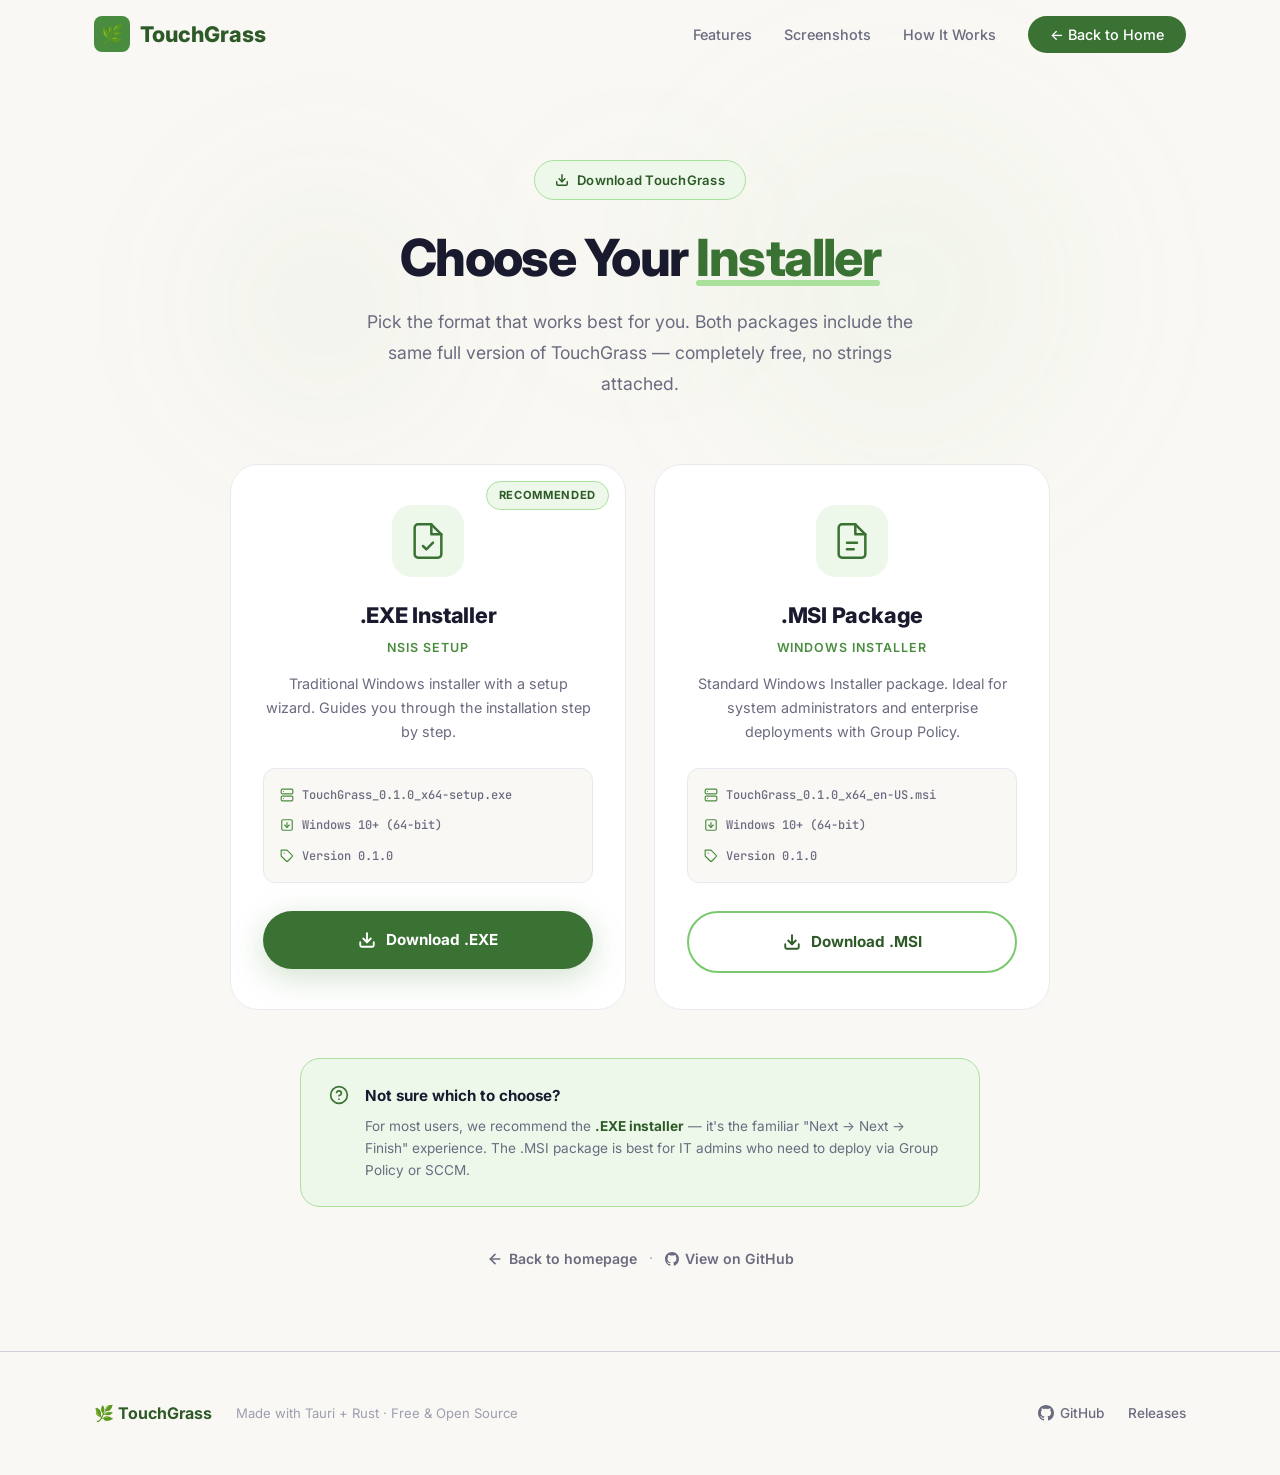
==== download.html @ 391ecb4e "Adding screenshot and creating a download page for setup" ====
<!DOCTYPE html>
<html lang="en">
<head>
  <!-- ===== Core Meta ===== -->
  <meta charset="UTF-8">
  <meta name="viewport" content="width=device-width, initial-scale=1.0">
  <title>Download TouchGrass — Choose Your Installer</title>
  <meta name="description" content="Download TouchGrass for Windows. Choose between the NSIS (.exe) installer or the MSI (.msi) package — both free and open source.">
  <meta name="keywords" content="TouchGrass download, Windows installer, exe download, msi download, screen time tracker download">
  <meta name="author" content="TouchGrass">
  <meta name="theme-color" content="#3a7234">

  <!-- ===== Canonical ===== -->
  <link rel="canonical" href="https://touchgrass.app/download.html">

  <!-- ===== Preconnect (Google Fonts) ===== -->
  <link rel="preconnect" href="https://fonts.googleapis.com">
  <link rel="preconnect" href="https://fonts.gstatic.com" crossorigin>

  <!-- ===== Favicon ===== -->
  <link rel="icon" href="data:image/svg+xml,<svg xmlns='http://www.w3.org/2000/svg' viewBox='0 0 100 100'><text y='.9em' font-size='90'>🌿</text></svg>">
  <link rel="apple-touch-icon" href="assets/apple-touch-icon.png">

  <!-- ===== Open Graph ===== -->
  <meta property="og:type" content="website">
  <meta property="og:locale" content="en_US">
  <meta property="og:title" content="Download TouchGrass — Choose Your Installer">
  <meta property="og:description" content="Download TouchGrass for Windows. Choose between the NSIS (.exe) installer or the MSI (.msi) package.">
  <meta property="og:image" content="https://touchgrass.app/assets/og-image.png">
  <meta property="og:url" content="https://touchgrass.app/download.html">
  <meta property="og:site_name" content="TouchGrass">

  <!-- ===== Font Preload ===== -->
  <link rel="preload" as="style" href="https://fonts.googleapis.com/css2?family=Inter:wght@400;500;600;700;800&family=JetBrains+Mono:wght@500&display=swap">
  <link href="https://fonts.googleapis.com/css2?family=Inter:wght@400;500;600;700;800&family=JetBrains+Mono:wght@500&display=swap" rel="stylesheet" media="print" onload="this.media='all'">
  <noscript><link href="https://fonts.googleapis.com/css2?family=Inter:wght@400;500;600;700;800&family=JetBrains+Mono:wght@500&display=swap" rel="stylesheet"></noscript>

  <!-- ===== Stylesheets ===== -->
  <link rel="preload" href="styles/main.css" as="style" onload="this.onload=null;this.rel='stylesheet'">
  <noscript><link rel="stylesheet" href="styles/main.css"></noscript>
  <link rel="preload" href="styles/download.css" as="style" onload="this.onload=null;this.rel='stylesheet'">
  <noscript><link rel="stylesheet" href="styles/download.css"></noscript>

  <!-- ===== Critical CSS ===== -->
  <style>*,*::before,*::after{margin:0;padding:0;box-sizing:border-box}:root{--green-900:#1a3a1a;--green-800:#234d23;--green-700:#2d5a27;--green-600:#3a7234;--green-500:#4a8c3f;--green-400:#5da651;--green-300:#7bc96f;--green-200:#a8e09c;--green-100:#d4f0ce;--green-50:#edf8ea;--charcoal:#1a1a2e;--dark:#232336;--gray-800:#3a3a4e;--gray-600:#6b6b80;--gray-400:#9e9eb0;--gray-200:#d1d1dc;--gray-100:#e8e8ef;--off-white:#f5f2eb;--cream:#faf8f4;--white:#fff;--amber:#d4a04a;--amber-light:#f0d48a;--bg-primary:var(--cream);--bg-section-alt:var(--off-white);--text-primary:var(--charcoal);--text-secondary:var(--gray-600);--text-muted:var(--gray-400);--border-color:var(--gray-200);--font-sans:'Inter',-apple-system,BlinkMacSystemFont,'Segoe UI',sans-serif;--font-mono:'JetBrains Mono','Cascadia Code',monospace;--section-padding:120px 0;--container-max:1140px;--container-padding:0 24px;--radius-sm:8px;--radius-md:12px;--radius-lg:20px;--radius-xl:28px;--radius-full:9999px;--shadow-sm:0 1px 3px rgba(26,26,46,.06);--shadow-md:0 4px 16px rgba(26,26,46,.08);--shadow-lg:0 8px 32px rgba(26,26,46,.10);--shadow-xl:0 16px 48px rgba(26,26,46,.12);--shadow-green:0 8px 32px rgba(74,140,63,.25);--ease-out:cubic-bezier(.16,1,.3,1);--transition-fast:.2s var(--ease-out);--transition-base:.35s var(--ease-out);--transition-slow:.6s var(--ease-out)}html{scroll-behavior:smooth;-webkit-font-smoothing:antialiased;-moz-osx-font-smoothing:grayscale;font-size:16px}body{font-family:var(--font-sans);color:var(--text-primary);background:var(--bg-primary);line-height:1.7;overflow-x:hidden}img{max-width:100%;display:block}a{text-decoration:none;color:inherit}button{border:none;cursor:pointer;font-family:inherit}.container{max-width:var(--container-max);margin:0 auto;padding:var(--container-padding)}body.loading{opacity:0}body.loaded{opacity:1;transition:opacity .6s ease}.site-header{position:fixed;top:0;left:0;right:0;z-index:100;padding:16px 0;transition:background var(--transition-base),box-shadow var(--transition-base),padding var(--transition-base)}.site-header.scrolled{background:rgba(250,248,244,.92);backdrop-filter:blur(16px);-webkit-backdrop-filter:blur(16px);box-shadow:var(--shadow-sm);padding:10px 0}.nav-inner{display:flex;align-items:center;justify-content:space-between}.logo{display:flex;align-items:center;gap:10px;font-weight:800;font-size:1.35rem;color:var(--green-700)}.logo-icon{width:36px;height:36px;background:var(--green-500);border-radius:var(--radius-sm);display:flex;align-items:center;justify-content:center;color:#fff;font-size:1.1rem}.nav-links{display:flex;align-items:center;gap:32px;list-style:none}.nav-links a{font-size:.9rem;font-weight:500;color:var(--text-secondary);transition:color var(--transition-fast);position:relative}.nav-cta{background:var(--green-600);color:#fff!important;padding:10px 22px;border-radius:var(--radius-full);font-weight:600;font-size:.875rem}.nav-toggle{display:none;flex-direction:column;gap:5px;background:none;padding:4px}.nav-toggle span{width:24px;height:2px;background:var(--charcoal);border-radius:2px}</style>
</head>
<body class="loading">

  <!-- ===== HEADER ===== -->
  <header class="site-header" id="site-header">
    <div class="container">
      <nav class="nav-inner" aria-label="Main navigation">
        <a href="index.html" class="logo" aria-label="TouchGrass Home">
          <span class="logo-icon">🌿</span>
          TouchGrass
        </a>

        <ul class="nav-links" id="nav-links">
          <li><a href="index.html#features">Features</a></li>
          <li><a href="index.html#screenshots">Screenshots</a></li>
          <li><a href="index.html#how-it-works">How It Works</a></li>
          <li><a href="index.html" class="nav-cta">← Back to Home</a></li>
        </ul>

        <button class="nav-toggle" id="nav-toggle" aria-label="Toggle navigation" aria-expanded="false">
          <span></span><span></span><span></span>
        </button>
      </nav>
    </div>
  </header>

  <main>
    <!-- ===== DOWNLOAD HERO ===== -->
    <section class="dl-hero" id="dl-hero">
      <div class="container">
        <div class="dl-hero-content">
          <!-- Animated background orbs -->
          <div class="dl-orb dl-orb-1" aria-hidden="true"></div>
          <div class="dl-orb dl-orb-2" aria-hidden="true"></div>
          <div class="dl-orb dl-orb-3" aria-hidden="true"></div>

          <div class="dl-badge">
            <svg width="14" height="14" viewBox="0 0 24 24" fill="none" stroke="currentColor" stroke-width="2.5" stroke-linecap="round" stroke-linejoin="round"><path d="M21 15v4a2 2 0 0 1-2 2H5a2 2 0 0 1-2-2v-4"/><polyline points="7 10 12 15 17 10"/><line x1="12" y1="15" x2="12" y2="3"/></svg>
            Download TouchGrass
          </div>

          <h1>Choose Your <span class="accent">Installer</span></h1>
          <p class="dl-subtitle">
            Pick the format that works best for you. Both packages include the same full version of TouchGrass — completely free, no strings attached.
          </p>
        </div>

        <!-- ===== INSTALLER CARDS ===== -->
        <div class="dl-cards">

          <!-- EXE Card -->
          <div class="dl-card" id="dl-card-exe">
            <div class="dl-card-badge dl-card-badge--recommended">Recommended</div>
            <div class="dl-card-icon">
              <svg width="40" height="40" viewBox="0 0 24 24" fill="none" stroke="currentColor" stroke-width="1.5" stroke-linecap="round" stroke-linejoin="round">
                <path d="M14 2H6a2 2 0 0 0-2 2v16a2 2 0 0 0 2 2h12a2 2 0 0 0 2-2V8z"/>
                <polyline points="14 2 14 8 20 8"/>
                <path d="M9 15l2 2 4-4"/>
              </svg>
            </div>
            <h2 class="dl-card-title">.EXE Installer</h2>
            <p class="dl-card-format">NSIS Setup</p>
            <p class="dl-card-desc">
              Traditional Windows installer with a setup wizard. Guides you through the installation step by step.
            </p>

            <div class="dl-card-details">
              <div class="dl-card-detail">
                <svg width="14" height="14" viewBox="0 0 24 24" fill="none" stroke="currentColor" stroke-width="2" stroke-linecap="round" stroke-linejoin="round"><rect x="2" y="2" width="20" height="8" rx="2"/><rect x="2" y="14" width="20" height="8" rx="2"/><line x1="6" y1="6" x2="6.01" y2="6"/><line x1="6" y1="18" x2="6.01" y2="18"/></svg>
                <span>TouchGrass_0.1.0_x64-setup.exe</span>
              </div>
              <div class="dl-card-detail">
                <svg width="14" height="14" viewBox="0 0 24 24" fill="none" stroke="currentColor" stroke-width="2" stroke-linecap="round" stroke-linejoin="round"><rect x="3" y="3" width="18" height="18" rx="2"/><polyline points="8 12 12 16 16 12"/><line x1="12" y1="8" x2="12" y2="16"/></svg>
                <span>Windows 10+ (64-bit)</span>
              </div>
              <div class="dl-card-detail">
                <svg width="14" height="14" viewBox="0 0 24 24" fill="none" stroke="currentColor" stroke-width="2" stroke-linecap="round" stroke-linejoin="round"><path d="M20.59 13.41l-7.17 7.17a2 2 0 0 1-2.83 0L2 12V2h10l8.59 8.59a2 2 0 0 1 0 2.82z"/><line x1="7" y1="7" x2="7.01" y2="7"/></svg>
                <span>Version 0.1.0</span>
              </div>
            </div>

            <a href="assets/setups/nsis/TouchGrass_0.1.0_x64-setup.exe" class="dl-card-btn dl-card-btn--primary" id="download-exe-btn" download>
              <svg width="18" height="18" viewBox="0 0 24 24" fill="none" stroke="currentColor" stroke-width="2.5" stroke-linecap="round" stroke-linejoin="round"><path d="M21 15v4a2 2 0 0 1-2 2H5a2 2 0 0 1-2-2v-4"/><polyline points="7 10 12 15 17 10"/><line x1="12" y1="15" x2="12" y2="3"/></svg>
              Download .EXE
            </a>
          </div>

          <!-- MSI Card -->
          <div class="dl-card" id="dl-card-msi">
            <div class="dl-card-icon">
              <svg width="40" height="40" viewBox="0 0 24 24" fill="none" stroke="currentColor" stroke-width="1.5" stroke-linecap="round" stroke-linejoin="round">
                <path d="M14 2H6a2 2 0 0 0-2 2v16a2 2 0 0 0 2 2h12a2 2 0 0 0 2-2V8z"/>
                <polyline points="14 2 14 8 20 8"/>
                <line x1="9" y1="13" x2="15" y2="13"/>
                <line x1="9" y1="17" x2="13" y2="17"/>
              </svg>
            </div>
            <h2 class="dl-card-title">.MSI Package</h2>
            <p class="dl-card-format">Windows Installer</p>
            <p class="dl-card-desc">
              Standard Windows Installer package. Ideal for system administrators and enterprise deployments with Group Policy.
            </p>

            <div class="dl-card-details">
              <div class="dl-card-detail">
                <svg width="14" height="14" viewBox="0 0 24 24" fill="none" stroke="currentColor" stroke-width="2" stroke-linecap="round" stroke-linejoin="round"><rect x="2" y="2" width="20" height="8" rx="2"/><rect x="2" y="14" width="20" height="8" rx="2"/><line x1="6" y1="6" x2="6.01" y2="6"/><line x1="6" y1="18" x2="6.01" y2="18"/></svg>
                <span>TouchGrass_0.1.0_x64_en-US.msi</span>
              </div>
              <div class="dl-card-detail">
                <svg width="14" height="14" viewBox="0 0 24 24" fill="none" stroke="currentColor" stroke-width="2" stroke-linecap="round" stroke-linejoin="round"><rect x="3" y="3" width="18" height="18" rx="2"/><polyline points="8 12 12 16 16 12"/><line x1="12" y1="8" x2="12" y2="16"/></svg>
                <span>Windows 10+ (64-bit)</span>
              </div>
              <div class="dl-card-detail">
                <svg width="14" height="14" viewBox="0 0 24 24" fill="none" stroke="currentColor" stroke-width="2" stroke-linecap="round" stroke-linejoin="round"><path d="M20.59 13.41l-7.17 7.17a2 2 0 0 1-2.83 0L2 12V2h10l8.59 8.59a2 2 0 0 1 0 2.82z"/><line x1="7" y1="7" x2="7.01" y2="7"/></svg>
                <span>Version 0.1.0</span>
              </div>
            </div>

            <a href="assets/setups/msi/TouchGrass_0.1.0_x64_en-US.msi" class="dl-card-btn dl-card-btn--secondary" id="download-msi-btn" download>
              <svg width="18" height="18" viewBox="0 0 24 24" fill="none" stroke="currentColor" stroke-width="2.5" stroke-linecap="round" stroke-linejoin="round"><path d="M21 15v4a2 2 0 0 1-2 2H5a2 2 0 0 1-2-2v-4"/><polyline points="7 10 12 15 17 10"/><line x1="12" y1="15" x2="12" y2="3"/></svg>
              Download .MSI
            </a>
          </div>

        </div>

        <!-- ===== HELP SECTION ===== -->
        <div class="dl-help">
          <div class="dl-help-card">
            <svg width="20" height="20" viewBox="0 0 24 24" fill="none" stroke="currentColor" stroke-width="2" stroke-linecap="round" stroke-linejoin="round"><circle cx="12" cy="12" r="10"/><path d="M9.09 9a3 3 0 0 1 5.83 1c0 2-3 3-3 3"/><line x1="12" y1="17" x2="12.01" y2="17"/></svg>
            <div>
              <h3>Not sure which to choose?</h3>
              <p>For most users, we recommend the <strong>.EXE installer</strong> — it's the familiar "Next → Next → Finish" experience. The .MSI package is best for IT admins who need to deploy via Group Policy or SCCM.</p>
            </div>
          </div>
        </div>

        <!-- ===== BACK LINK ===== -->
        <div class="dl-back">
          <a href="index.html" class="dl-back-link" id="back-home-btn">
            <svg width="16" height="16" viewBox="0 0 24 24" fill="none" stroke="currentColor" stroke-width="2.5" stroke-linecap="round" stroke-linejoin="round"><line x1="19" y1="12" x2="5" y2="12"/><polyline points="12 19 5 12 12 5"/></svg>
            Back to homepage
          </a>
          <span class="dl-back-divider">·</span>
          <a href="https://github.com/Pranayy1/TouchGrass" class="dl-back-link" target="_blank" rel="noopener noreferrer">
            <svg width="14" height="14" viewBox="0 0 24 24" fill="currentColor"><path d="M12 0c-6.626 0-12 5.373-12 12 0 5.302 3.438 9.8 8.207 11.387.599.111.793-.261.793-.577v-2.234c-3.338.726-4.033-1.416-4.033-1.416-.546-1.387-1.333-1.756-1.333-1.756-1.089-.745.083-.729.083-.729 1.205.084 1.839 1.237 1.839 1.237 1.07 1.834 2.807 1.304 3.492.997.107-.775.418-1.305.762-1.604-2.665-.305-5.467-1.334-5.467-5.931 0-1.311.469-2.381 1.236-3.221-.124-.303-.535-1.524.117-3.176 0 0 1.008-.322 3.301 1.23.957-.266 1.983-.399 3.003-.404 1.02.005 2.047.138 3.006.404 2.291-1.552 3.297-1.23 3.297-1.23.653 1.653.242 2.874.118 3.176.77.84 1.235 1.911 1.235 3.221 0 4.609-2.807 5.624-5.479 5.921.43.372.823 1.102.823 2.222v3.293c0 .319.192.694.801.576 4.765-1.589 8.199-6.086 8.199-11.386 0-6.627-5.373-12-12-12z"/></svg>
            View on GitHub
          </a>
        </div>

      </div>
    </section>
  </main>

  <!-- ===== FOOTER ===== -->
  <footer class="site-footer">
    <div class="container">
      <div class="footer-inner">
        <div class="footer-left">
          <div class="footer-brand">🌿 TouchGrass</div>
          <span class="footer-text">Made with Tauri + Rust · Free & Open Source</span>
        </div>
        <div class="footer-links">
          <a href="https://github.com/Pranayy1/TouchGrass" target="_blank" rel="noopener noreferrer">
            <svg width="16" height="16" viewBox="0 0 24 24" fill="currentColor"><path d="M12 0c-6.626 0-12 5.373-12 12 0 5.302 3.438 9.8 8.207 11.387.599.111.793-.261.793-.577v-2.234c-3.338.726-4.033-1.416-4.033-1.416-.546-1.387-1.333-1.756-1.333-1.756-1.089-.745.083-.729.083-.729 1.205.084 1.839 1.237 1.839 1.237 1.07 1.834 2.807 1.304 3.492.997.107-.775.418-1.305.762-1.604-2.665-.305-5.467-1.334-5.467-5.931 0-1.311.469-2.381 1.236-3.221-.124-.303-.535-1.524.117-3.176 0 0 1.008-.322 3.301 1.23.957-.266 1.983-.399 3.003-.404 1.02.005 2.047.138 3.006.404 2.291-1.552 3.297-1.23 3.297-1.23.653 1.653.242 2.874.118 3.176.77.84 1.235 1.911 1.235 3.221 0 4.609-2.807 5.624-5.479 5.921.43.372.823 1.102.823 2.222v3.293c0 .319.192.694.801.576 4.765-1.589 8.199-6.086 8.199-11.386 0-6.627-5.373-12-12-12z"/></svg>
            GitHub
          </a>
          <a href="https://github.com/Pranayy1/TouchGrass/releases/latest">
            Releases
          </a>
        </div>
      </div>
    </div>
  </footer>

  <script src="scripts/main.js" defer></script>
  <script src="scripts/download.js" defer></script>
</body>
</html>
---- styles/main.css ----
/* ========================================
   TouchGrass Landing Page — Design System
   ======================================== */

/* --- Google Fonts loaded via <link> in HTML head with preconnect --- */

/* --- CSS Custom Properties --- */
:root {
  /* Earthy Greens */
  --green-900: #1a3a1a;
  --green-800: #234d23;
  --green-700: #2d5a27;
  --green-600: #3a7234;
  --green-500: #4a8c3f;
  --green-400: #5da651;
  --green-300: #7bc96f;
  --green-200: #a8e09c;
  --green-100: #d4f0ce;
  --green-50:  #edf8ea;

  /* Neutrals */
  --charcoal: #1a1a2e;
  --dark: #232336;
  --gray-800: #3a3a4e;
  --gray-600: #6b6b80;
  --gray-400: #9e9eb0;
  --gray-200: #d1d1dc;
  --gray-100: #e8e8ef;
  --off-white: #f5f2eb;
  --cream: #faf8f4;
  --white: #ffffff;

  /* Accents */
  --amber: #d4a04a;
  --amber-light: #f0d48a;

  /* Functional */
  --bg-primary: var(--cream);
  --bg-section-alt: var(--off-white);
  --text-primary: var(--charcoal);
  --text-secondary: var(--gray-600);
  --text-muted: var(--gray-400);
  --border-color: var(--gray-200);

  /* Typography */
  --font-sans: 'Inter', -apple-system, BlinkMacSystemFont, 'Segoe UI', sans-serif;
  --font-mono: 'JetBrains Mono', 'Cascadia Code', monospace;

  /* Spacing */
  --section-padding: 120px 0;
  --container-max: 1140px;
  --container-padding: 0 24px;

  /* Radius */
  --radius-sm: 8px;
  --radius-md: 12px;
  --radius-lg: 20px;
  --radius-xl: 28px;
  --radius-full: 9999px;

  /* Shadows */
  --shadow-sm: 0 1px 3px rgba(26,26,46,0.06);
  --shadow-md: 0 4px 16px rgba(26,26,46,0.08);
  --shadow-lg: 0 8px 32px rgba(26,26,46,0.10);
  --shadow-xl: 0 16px 48px rgba(26,26,46,0.12);
  --shadow-green: 0 8px 32px rgba(74,140,63,0.25);

  /* Transitions */
  --ease-out: cubic-bezier(0.16, 1, 0.3, 1);
  --transition-fast: 0.2s var(--ease-out);
  --transition-base: 0.35s var(--ease-out);
  --transition-slow: 0.6s var(--ease-out);
}

/* --- Reset & Base --- */
*,*::before,*::after { margin:0; padding:0; box-sizing:border-box; }

html {
  scroll-behavior: smooth;
  -webkit-font-smoothing: antialiased;
  -moz-osx-font-smoothing: grayscale;
  font-size: 16px;
}

body {
  font-family: var(--font-sans);
  color: var(--text-primary);
  background: var(--bg-primary);
  line-height: 1.7;
  overflow-x: hidden;
}

img { max-width:100%; display:block; }
a { text-decoration:none; color:inherit; }
button { border:none; cursor:pointer; font-family:inherit; }

/* --- Utility --- */
.container {
  max-width: var(--container-max);
  margin: 0 auto;
  padding: var(--container-padding);
}

.sr-only {
  position:absolute; width:1px; height:1px;
  padding:0; margin:-1px; overflow:hidden;
  clip:rect(0,0,0,0); border:0;
}

/* --- Reveal Animation --- */
.reveal {
  opacity: 0;
  transform: translateY(32px);
  transition: opacity 0.7s var(--ease-out), transform 0.7s var(--ease-out);
}
.reveal.visible {
  opacity: 1;
  transform: translateY(0);
}
.reveal-delay-1 { transition-delay: 0.1s; }
.reveal-delay-2 { transition-delay: 0.2s; }
.reveal-delay-3 { transition-delay: 0.3s; }
.reveal-delay-4 { transition-delay: 0.4s; }

/* --- Page Load Fade --- */
body.loading { opacity: 0; }
body.loaded {
  opacity: 1;
  transition: opacity 0.6s ease;
}

/* ========================================
   HEADER / NAV
   ======================================== */
.site-header {
  position: fixed;
  top: 0; left: 0; right: 0;
  z-index: 100;
  padding: 16px 0;
  transition: background var(--transition-base), box-shadow var(--transition-base), padding var(--transition-base);
}
.site-header.scrolled {
  background: rgba(250,248,244,0.92);
  backdrop-filter: blur(16px);
  -webkit-backdrop-filter: blur(16px);
  box-shadow: var(--shadow-sm);
  padding: 10px 0;
}

.nav-inner {
  display: flex;
  align-items: center;
  justify-content: space-between;
}

.logo {
  display: flex;
  align-items: center;
  gap: 10px;
  font-weight: 800;
  font-size: 1.35rem;
  color: var(--green-700);
}
.logo-icon {
  width: 36px; height: 36px;
  background: var(--green-500);
  border-radius: var(--radius-sm);
  display: flex;
  align-items: center;
  justify-content: center;
  color: white;
  font-size: 1.1rem;
}

.nav-links {
  display: flex;
  align-items: center;
  gap: 32px;
  list-style: none;
}
.nav-links a {
  font-size: 0.9rem;
  font-weight: 500;
  color: var(--text-secondary);
  transition: color var(--transition-fast);
  position: relative;
}
.nav-links a::after {
  content:'';
  position:absolute;
  bottom:-4px; left:0;
  width:0; height:2px;
  background: var(--green-500);
  transition: width var(--transition-base);
  border-radius: 2px;
}
.nav-links a:hover { color: var(--green-700); }
.nav-links a:hover::after { width:100%; }

.nav-cta {
  background: var(--green-600);
  color: white !important;
  padding: 10px 22px;
  border-radius: var(--radius-full);
  font-weight: 600;
  font-size: 0.875rem;
  transition: background var(--transition-fast), transform var(--transition-fast), box-shadow var(--transition-fast);
}
.nav-cta::after { display:none !important; }
.nav-cta:hover {
  background: var(--green-700);
  transform: translateY(-1px);
  box-shadow: var(--shadow-green);
}

/* Mobile nav toggle */
.nav-toggle {
  display: none;
  flex-direction: column;
  gap: 5px;
  background: none;
  padding: 4px;
}
.nav-toggle span {
  width: 24px; height: 2px;
  background: var(--charcoal);
  border-radius: 2px;
  transition: var(--transition-fast);
}

/* ========================================
   HERO
   ======================================== */
.hero {
  padding: 160px 0 100px;
  position: relative;
  overflow: hidden;
}
.hero::before {
  content: '';
  position: absolute;
  top: -200px; right: -200px;
  width: 600px; height: 600px;
  background: radial-gradient(circle, rgba(123,201,111,0.12) 0%, transparent 70%);
  border-radius: 50%;
  pointer-events: none;
}
.hero::after {
  content: '';
  position: absolute;
  bottom: -100px; left: -150px;
  width: 400px; height: 400px;
  background: radial-gradient(circle, rgba(74,140,63,0.08) 0%, transparent 70%);
  border-radius: 50%;
  pointer-events: none;
}

.hero-inner {
  display: grid;
  grid-template-columns: 1fr 1fr;
  gap: 64px;
  align-items: center;
}

.hero-badge {
  display: inline-flex;
  align-items: center;
  gap: 8px;
  background: var(--green-50);
  border: 1px solid var(--green-200);
  color: var(--green-700);
  padding: 6px 16px;
  border-radius: var(--radius-full);
  font-size: 0.8rem;
  font-weight: 600;
  margin-bottom: 24px;
  letter-spacing: 0.02em;
}
.hero-badge svg { flex-shrink: 0; }

.hero h1 {
  font-size: clamp(2.4rem, 5vw, 3.5rem);
  font-weight: 800;
  line-height: 1.12;
  color: var(--charcoal);
  margin-bottom: 20px;
  letter-spacing: -0.03em;
}
.hero h1 .accent {
  color: var(--green-600);
  position: relative;
}
.hero h1 .accent::after {
  content: '';
  position: absolute;
  bottom: 2px; left: 0; right: 0;
  height: 6px;
  background: var(--green-200);
  border-radius: 3px;
  z-index: -1;
}

.hero-subtitle {
  font-size: 1.15rem;
  color: var(--text-secondary);
  line-height: 1.75;
  margin-bottom: 36px;
  max-width: 520px;
}

.hero-actions {
  display: flex;
  align-items: center;
  gap: 16px;
  flex-wrap: wrap;
}

.btn-primary {
  display: inline-flex;
  align-items: center;
  gap: 10px;
  background: var(--green-600);
  color: white;
  padding: 16px 32px;
  border-radius: var(--radius-full);
  font-weight: 700;
  font-size: 1rem;
  transition: background var(--transition-fast), transform var(--transition-fast), box-shadow var(--transition-fast);
  box-shadow: var(--shadow-green);
}
.btn-primary:hover {
  background: var(--green-700);
  transform: translateY(-2px);
  box-shadow: 0 12px 40px rgba(74,140,63,0.35);
}
.btn-primary svg { flex-shrink:0; }

.btn-secondary {
  display: inline-flex;
  align-items: center;
  gap: 8px;
  background: transparent;
  color: var(--text-secondary);
  padding: 16px 24px;
  border-radius: var(--radius-full);
  font-weight: 600;
  font-size: 0.95rem;
  border: 1.5px solid var(--border-color);
  transition: border-color var(--transition-fast), color var(--transition-fast), background var(--transition-fast);
}
.btn-secondary:hover {
  border-color: var(--green-400);
  color: var(--green-700);
  background: var(--green-50);
}

.hero-image {
  display: flex;
  justify-content: center;
  position: relative;
}
.hero-image img {
  width: 100%;
  max-width: 520px;
  border-radius: var(--radius-lg);
  filter: drop-shadow(0 20px 60px rgba(26,26,46,0.10));
}

.hero-stats {
  display: flex;
  gap: 40px;
  margin-top: 48px;
  padding-top: 32px;
  border-top: 1px solid var(--border-color);
}
.hero-stat-value {
  font-size: 1.5rem;
  font-weight: 800;
  color: var(--green-700);
}
.hero-stat-label {
  font-size: 0.8rem;
  color: var(--text-muted);
  margin-top: 2px;
  font-weight: 500;
}

/* ========================================
   FEATURES
   ======================================== */
.features {
  padding: var(--section-padding);
  background: var(--bg-section-alt);
}

.section-header {
  text-align: center;
  margin-bottom: 64px;
}
.section-label {
  display: inline-flex;
  align-items: center;
  gap: 6px;
  font-size: 0.8rem;
  font-weight: 700;
  text-transform: uppercase;
  letter-spacing: 0.1em;
  color: var(--green-600);
  margin-bottom: 16px;
}
.section-title {
  font-size: clamp(1.8rem, 3.5vw, 2.5rem);
  font-weight: 800;
  color: var(--charcoal);
  letter-spacing: -0.02em;
  margin-bottom: 16px;
}
.section-desc {
  font-size: 1.05rem;
  color: var(--text-secondary);
  max-width: 560px;
  margin: 0 auto;
}

.features-grid {
  display: grid;
  grid-template-columns: repeat(4, 1fr);
  gap: 24px;
}

.feature-card {
  background: var(--white);
  border-radius: var(--radius-lg);
  padding: 36px 28px;
  border: 1px solid var(--gray-100);
  transition: transform var(--transition-base), box-shadow var(--transition-base), border-color var(--transition-base);
  position: relative;
  overflow: hidden;
}
.feature-card::before {
  content: '';
  position: absolute;
  top: 0; left: 0; right: 0;
  height: 3px;
  background: linear-gradient(90deg, var(--green-400), var(--green-300));
  opacity: 0;
  transition: opacity var(--transition-base);
}
.feature-card:hover {
  transform: translateY(-6px);
  box-shadow: var(--shadow-lg);
  border-color: var(--green-100);
}
.feature-card:hover::before { opacity: 1; }

.feature-icon {
  width: 56px; height: 56px;
  border-radius: var(--radius-md);
  display: flex;
  align-items: center;
  justify-content: center;
  margin-bottom: 20px;
  font-size: 1.5rem;
}
.feature-icon.green { background: var(--green-50); color: var(--green-600); }
.feature-icon.amber { background: #fef7e6; color: var(--amber); }
.feature-icon.teal  { background: #e6f7f5; color: #2a9d8f; }
.feature-icon.blue  { background: #e8f0fe; color: #4a7fd4; }

.feature-card h3 {
  font-size: 1.1rem;
  font-weight: 700;
  margin-bottom: 10px;
  color: var(--charcoal);
}
.feature-card p {
  font-size: 0.9rem;
  color: var(--text-secondary);
  line-height: 1.65;
}

/* ========================================
   SCREENSHOTS
   ======================================== */
.screenshots {
  padding: var(--section-padding);
}

.screenshots-grid {
  display: grid;
  grid-template-columns: repeat(3, 1fr);
  gap: 24px;
}

.screenshot-slot {
  aspect-ratio: 16/10;
  background: linear-gradient(135deg, var(--green-50), var(--off-white));
  border: 2px dashed var(--green-200);
  border-radius: var(--radius-lg);
  display: flex;
  flex-direction: column;
  align-items: center;
  justify-content: center;
  gap: 12px;
  color: var(--green-500);
  font-size: 0.85rem;
  font-weight: 500;
  transition: border-color var(--transition-fast), background var(--transition-fast);
}
.screenshot-slot:hover {
  border-color: var(--green-400);
  background: linear-gradient(135deg, var(--green-100), var(--green-50));
}
.screenshot-slot svg { opacity: 0.6; }
.screenshot-slot span { opacity: 0.7; }

/* ========================================
   HOW IT WORKS
   ======================================== */
.how-it-works {
  padding: var(--section-padding);
  background: var(--bg-section-alt);
}

.steps-grid {
  display: grid;
  grid-template-columns: repeat(3, 1fr);
  gap: 32px;
  position: relative;
}
.steps-grid::before {
  content: '';
  position: absolute;
  top: 44px;
  left: calc(16.66% + 32px);
  right: calc(16.66% + 32px);
  height: 2px;
  background: linear-gradient(90deg, var(--green-200), var(--green-400), var(--green-200));
  z-index: 0;
}

.step-card {
  text-align: center;
  position: relative;
  z-index: 1;
}
.step-number {
  width: 56px; height: 56px;
  border-radius: 50%;
  background: var(--white);
  border: 2px solid var(--green-400);
  display: flex;
  align-items: center;
  justify-content: center;
  margin: 0 auto 24px;
  font-weight: 800;
  font-size: 1.2rem;
  color: var(--green-600);
  transition: background var(--transition-base), color var(--transition-base);
}
.step-card:hover .step-number {
  background: var(--green-500);
  color: white;
}
.step-card h3 {
  font-size: 1.15rem;
  font-weight: 700;
  margin-bottom: 8px;
  color: var(--charcoal);
}
.step-card p {
  font-size: 0.9rem;
  color: var(--text-secondary);
  max-width: 280px;
  margin: 0 auto;
}

/* ========================================
   DOWNLOAD
   ======================================== */
.download {
  padding: var(--section-padding);
  position: relative;
}

.download-card {
  background: linear-gradient(135deg, var(--green-800), var(--green-900));
  border-radius: var(--radius-xl);
  padding: 72px 48px;
  text-align: center;
  color: white;
  position: relative;
  overflow: hidden;
}
.download-card::before {
  content: '';
  position: absolute;
  top: -50%; left: -50%;
  width: 200%; height: 200%;
  background: radial-gradient(circle at 30% 40%, rgba(123,201,111,0.15) 0%, transparent 50%),
              radial-gradient(circle at 70% 80%, rgba(93,166,81,0.1) 0%, transparent 40%);
  pointer-events: none;
}

.download-card h2 {
  font-size: clamp(1.8rem, 3.5vw, 2.5rem);
  font-weight: 800;
  margin-bottom: 16px;
  position: relative;
  letter-spacing: -0.02em;
}
.download-card > p {
  font-size: 1.05rem;
  color: rgba(255,255,255,0.75);
  margin-bottom: 40px;
  max-width: 480px;
  margin-left: auto;
  margin-right: auto;
  position: relative;
}

.download-meta {
  display: flex;
  justify-content: center;
  gap: 32px;
  margin-bottom: 36px;
  position: relative;
}
.download-meta-item {
  display: flex;
  align-items: center;
  gap: 6px;
  font-size: 0.85rem;
  color: rgba(255,255,255,0.6);
  font-weight: 500;
}
.download-meta-item span {
  color: rgba(255,255,255,0.9);
  font-weight: 600;
}

.btn-download {
  display: inline-flex;
  align-items: center;
  gap: 10px;
  background: var(--green-400);
  color: var(--green-900);
  padding: 18px 40px;
  border-radius: var(--radius-full);
  font-weight: 800;
  font-size: 1.05rem;
  transition: background var(--transition-fast), transform var(--transition-fast), box-shadow var(--transition-fast);
  position: relative;
}
.btn-download:hover {
  background: var(--green-300);
  transform: translateY(-2px);
  box-shadow: 0 12px 40px rgba(123,201,111,0.3);
}

.download-sublink {
  display: block;
  margin-top: 20px;
  font-size: 0.85rem;
  color: rgba(255,255,255,0.5);
  position: relative;
}
.download-sublink a {
  color: rgba(255,255,255,0.7);
  text-decoration: underline;
  text-underline-offset: 3px;
  transition: color var(--transition-fast);
}
.download-sublink a:hover { color: white; }

/* ========================================
   FOOTER
   ======================================== */
.site-footer {
  padding: 48px 0;
  border-top: 1px solid var(--border-color);
}
.footer-inner {
  display: flex;
  align-items: center;
  justify-content: space-between;
  flex-wrap: wrap;
  gap: 16px;
}
.footer-left {
  display: flex;
  align-items: center;
  gap: 24px;
}
.footer-brand {
  font-weight: 700;
  font-size: 1rem;
  color: var(--green-700);
  display: flex;
  align-items: center;
  gap: 8px;
}
.footer-text {
  font-size: 0.82rem;
  color: var(--text-muted);
}
.footer-links {
  display: flex;
  gap: 24px;
}
.footer-links a {
  display: flex;
  align-items: center;
  gap: 6px;
  font-size: 0.85rem;
  color: var(--text-secondary);
  font-weight: 500;
  transition: color var(--transition-fast);
}
.footer-links a:hover { color: var(--green-600); }

/* ========================================
   RESPONSIVE
   ======================================== */
@media (max-width: 1024px) {
  .features-grid { grid-template-columns: repeat(2, 1fr); }
}

@media (max-width: 768px) {
  :root {
    --section-padding: 80px 0;
  }
  .nav-links { display: none; }
  .nav-toggle { display: flex; }

  /* Mobile menu */
  .nav-links.active {
    display: flex;
    flex-direction: column;
    position: absolute;
    top: 100%; left: 0; right: 0;
    background: rgba(250,248,244,0.98);
    backdrop-filter: blur(16px);
    padding: 24px;
    gap: 20px;
    box-shadow: var(--shadow-lg);
    border-bottom-left-radius: var(--radius-lg);
    border-bottom-right-radius: var(--radius-lg);
  }

  .hero { padding: 120px 0 80px; }
  .hero-inner {
    grid-template-columns: 1fr;
    gap: 48px;
    text-align: center;
  }
  .hero-subtitle { margin-left:auto; margin-right:auto; }
  .hero-actions { justify-content: center; }
  .hero-stats { justify-content: center; }
  .hero-image { order: -1; }

  .features-grid { grid-template-columns: 1fr; max-width: 400px; margin: 0 auto; }
  .screenshots-grid { grid-template-columns: 1fr; max-width: 500px; margin: 0 auto; }

  .steps-grid { grid-template-columns: 1fr; max-width: 360px; margin: 0 auto; }
  .steps-grid::before { display: none; }

  .download-card { padding: 48px 24px; }
  .download-meta { flex-direction: column; gap: 12px; align-items: center; }

  .footer-inner { flex-direction: column; text-align: center; }
  .footer-left { flex-direction: column; }
}

@media (max-width: 480px) {
  .hero h1 { font-size: 2rem; }
  .hero-actions { flex-direction: column; width: 100%; }
  .btn-primary, .btn-secondary { width: 100%; justify-content: center; }
}
---- styles/main.css ----
/* ========================================
   TouchGrass Landing Page — Design System
   ======================================== */

/* --- Google Fonts loaded via <link> in HTML head with preconnect --- */

/* --- CSS Custom Properties --- */
:root {
  /* Earthy Greens */
  --green-900: #1a3a1a;
  --green-800: #234d23;
  --green-700: #2d5a27;
  --green-600: #3a7234;
  --green-500: #4a8c3f;
  --green-400: #5da651;
  --green-300: #7bc96f;
  --green-200: #a8e09c;
  --green-100: #d4f0ce;
  --green-50:  #edf8ea;

  /* Neutrals */
  --charcoal: #1a1a2e;
  --dark: #232336;
  --gray-800: #3a3a4e;
  --gray-600: #6b6b80;
  --gray-400: #9e9eb0;
  --gray-200: #d1d1dc;
  --gray-100: #e8e8ef;
  --off-white: #f5f2eb;
  --cream: #faf8f4;
  --white: #ffffff;

  /* Accents */
  --amber: #d4a04a;
  --amber-light: #f0d48a;

  /* Functional */
  --bg-primary: var(--cream);
  --bg-section-alt: var(--off-white);
  --text-primary: var(--charcoal);
  --text-secondary: var(--gray-600);
  --text-muted: var(--gray-400);
  --border-color: var(--gray-200);

  /* Typography */
  --font-sans: 'Inter', -apple-system, BlinkMacSystemFont, 'Segoe UI', sans-serif;
  --font-mono: 'JetBrains Mono', 'Cascadia Code', monospace;

  /* Spacing */
  --section-padding: 120px 0;
  --container-max: 1140px;
  --container-padding: 0 24px;

  /* Radius */
  --radius-sm: 8px;
  --radius-md: 12px;
  --radius-lg: 20px;
  --radius-xl: 28px;
  --radius-full: 9999px;

  /* Shadows */
  --shadow-sm: 0 1px 3px rgba(26,26,46,0.06);
  --shadow-md: 0 4px 16px rgba(26,26,46,0.08);
  --shadow-lg: 0 8px 32px rgba(26,26,46,0.10);
  --shadow-xl: 0 16px 48px rgba(26,26,46,0.12);
  --shadow-green: 0 8px 32px rgba(74,140,63,0.25);

  /* Transitions */
  --ease-out: cubic-bezier(0.16, 1, 0.3, 1);
  --transition-fast: 0.2s var(--ease-out);
  --transition-base: 0.35s var(--ease-out);
  --transition-slow: 0.6s var(--ease-out);
}

/* --- Reset & Base --- */
*,*::before,*::after { margin:0; padding:0; box-sizing:border-box; }

html {
  scroll-behavior: smooth;
  -webkit-font-smoothing: antialiased;
  -moz-osx-font-smoothing: grayscale;
  font-size: 16px;
}

body {
  font-family: var(--font-sans);
  color: var(--text-primary);
  background: var(--bg-primary);
  line-height: 1.7;
  overflow-x: hidden;
}

img { max-width:100%; display:block; }
a { text-decoration:none; color:inherit; }
button { border:none; cursor:pointer; font-family:inherit; }

/* --- Utility --- */
.container {
  max-width: var(--container-max);
  margin: 0 auto;
  padding: var(--container-padding);
}

.sr-only {
  position:absolute; width:1px; height:1px;
  padding:0; margin:-1px; overflow:hidden;
  clip:rect(0,0,0,0); border:0;
}

/* --- Reveal Animation --- */
.reveal {
  opacity: 0;
  transform: translateY(32px);
  transition: opacity 0.7s var(--ease-out), transform 0.7s var(--ease-out);
}
.reveal.visible {
  opacity: 1;
  transform: translateY(0);
}
.reveal-delay-1 { transition-delay: 0.1s; }
.reveal-delay-2 { transition-delay: 0.2s; }
.reveal-delay-3 { transition-delay: 0.3s; }
.reveal-delay-4 { transition-delay: 0.4s; }

/* --- Page Load Fade --- */
body.loading { opacity: 0; }
body.loaded {
  opacity: 1;
  transition: opacity 0.6s ease;
}

/* ========================================
   HEADER / NAV
   ======================================== */
.site-header {
  position: fixed;
  top: 0; left: 0; right: 0;
  z-index: 100;
  padding: 16px 0;
  transition: background var(--transition-base), box-shadow var(--transition-base), padding var(--transition-base);
}
.site-header.scrolled {
  background: rgba(250,248,244,0.92);
  backdrop-filter: blur(16px);
  -webkit-backdrop-filter: blur(16px);
  box-shadow: var(--shadow-sm);
  padding: 10px 0;
}

.nav-inner {
  display: flex;
  align-items: center;
  justify-content: space-between;
}

.logo {
  display: flex;
  align-items: center;
  gap: 10px;
  font-weight: 800;
  font-size: 1.35rem;
  color: var(--green-700);
}
.logo-icon {
  width: 36px; height: 36px;
  background: var(--green-500);
  border-radius: var(--radius-sm);
  display: flex;
  align-items: center;
  justify-content: center;
  color: white;
  font-size: 1.1rem;
}

.nav-links {
  display: flex;
  align-items: center;
  gap: 32px;
  list-style: none;
}
.nav-links a {
  font-size: 0.9rem;
  font-weight: 500;
  color: var(--text-secondary);
  transition: color var(--transition-fast);
  position: relative;
}
.nav-links a::after {
  content:'';
  position:absolute;
  bottom:-4px; left:0;
  width:0; height:2px;
  background: var(--green-500);
  transition: width var(--transition-base);
  border-radius: 2px;
}
.nav-links a:hover { color: var(--green-700); }
.nav-links a:hover::after { width:100%; }

.nav-cta {
  background: var(--green-600);
  color: white !important;
  padding: 10px 22px;
  border-radius: var(--radius-full);
  font-weight: 600;
  font-size: 0.875rem;
  transition: background var(--transition-fast), transform var(--transition-fast), box-shadow var(--transition-fast);
}
.nav-cta::after { display:none !important; }
.nav-cta:hover {
  background: var(--green-700);
  transform: translateY(-1px);
  box-shadow: var(--shadow-green);
}

/* Mobile nav toggle */
.nav-toggle {
  display: none;
  flex-direction: column;
  gap: 5px;
  background: none;
  padding: 4px;
}
.nav-toggle span {
  width: 24px; height: 2px;
  background: var(--charcoal);
  border-radius: 2px;
  transition: var(--transition-fast);
}

/* ========================================
   HERO
   ======================================== */
.hero {
  padding: 160px 0 100px;
  position: relative;
  overflow: hidden;
}
.hero::before {
  content: '';
  position: absolute;
  top: -200px; right: -200px;
  width: 600px; height: 600px;
  background: radial-gradient(circle, rgba(123,201,111,0.12) 0%, transparent 70%);
  border-radius: 50%;
  pointer-events: none;
}
.hero::after {
  content: '';
  position: absolute;
  bottom: -100px; left: -150px;
  width: 400px; height: 400px;
  background: radial-gradient(circle, rgba(74,140,63,0.08) 0%, transparent 70%);
  border-radius: 50%;
  pointer-events: none;
}

.hero-inner {
  display: grid;
  grid-template-columns: 1fr 1fr;
  gap: 64px;
  align-items: center;
}

.hero-badge {
  display: inline-flex;
  align-items: center;
  gap: 8px;
  background: var(--green-50);
  border: 1px solid var(--green-200);
  color: var(--green-700);
  padding: 6px 16px;
  border-radius: var(--radius-full);
  font-size: 0.8rem;
  font-weight: 600;
  margin-bottom: 24px;
  letter-spacing: 0.02em;
}
.hero-badge svg { flex-shrink: 0; }

.hero h1 {
  font-size: clamp(2.4rem, 5vw, 3.5rem);
  font-weight: 800;
  line-height: 1.12;
  color: var(--charcoal);
  margin-bottom: 20px;
  letter-spacing: -0.03em;
}
.hero h1 .accent {
  color: var(--green-600);
  position: relative;
}
.hero h1 .accent::after {
  content: '';
  position: absolute;
  bottom: 2px; left: 0; right: 0;
  height: 6px;
  background: var(--green-200);
  border-radius: 3px;
  z-index: -1;
}

.hero-subtitle {
  font-size: 1.15rem;
  color: var(--text-secondary);
  line-height: 1.75;
  margin-bottom: 36px;
  max-width: 520px;
}

.hero-actions {
  display: flex;
  align-items: center;
  gap: 16px;
  flex-wrap: wrap;
}

.btn-primary {
  display: inline-flex;
  align-items: center;
  gap: 10px;
  background: var(--green-600);
  color: white;
  padding: 16px 32px;
  border-radius: var(--radius-full);
  font-weight: 700;
  font-size: 1rem;
  transition: background var(--transition-fast), transform var(--transition-fast), box-shadow var(--transition-fast);
  box-shadow: var(--shadow-green);
}
.btn-primary:hover {
  background: var(--green-700);
  transform: translateY(-2px);
  box-shadow: 0 12px 40px rgba(74,140,63,0.35);
}
.btn-primary svg { flex-shrink:0; }

.btn-secondary {
  display: inline-flex;
  align-items: center;
  gap: 8px;
  background: transparent;
  color: var(--text-secondary);
  padding: 16px 24px;
  border-radius: var(--radius-full);
  font-weight: 600;
  font-size: 0.95rem;
  border: 1.5px solid var(--border-color);
  transition: border-color var(--transition-fast), color var(--transition-fast), background var(--transition-fast);
}
.btn-secondary:hover {
  border-color: var(--green-400);
  color: var(--green-700);
  background: var(--green-50);
}

.hero-image {
  display: flex;
  justify-content: center;
  position: relative;
}
.hero-image img {
  width: 100%;
  max-width: 520px;
  border-radius: var(--radius-lg);
  filter: drop-shadow(0 20px 60px rgba(26,26,46,0.10));
}

.hero-stats {
  display: flex;
  gap: 40px;
  margin-top: 48px;
  padding-top: 32px;
  border-top: 1px solid var(--border-color);
}
.hero-stat-value {
  font-size: 1.5rem;
  font-weight: 800;
  color: var(--green-700);
}
.hero-stat-label {
  font-size: 0.8rem;
  color: var(--text-muted);
  margin-top: 2px;
  font-weight: 500;
}

/* ========================================
   FEATURES
   ======================================== */
.features {
  padding: var(--section-padding);
  background: var(--bg-section-alt);
}

.section-header {
  text-align: center;
  margin-bottom: 64px;
}
.section-label {
  display: inline-flex;
  align-items: center;
  gap: 6px;
  font-size: 0.8rem;
  font-weight: 700;
  text-transform: uppercase;
  letter-spacing: 0.1em;
  color: var(--green-600);
  margin-bottom: 16px;
}
.section-title {
  font-size: clamp(1.8rem, 3.5vw, 2.5rem);
  font-weight: 800;
  color: var(--charcoal);
  letter-spacing: -0.02em;
  margin-bottom: 16px;
}
.section-desc {
  font-size: 1.05rem;
  color: var(--text-secondary);
  max-width: 560px;
  margin: 0 auto;
}

.features-grid {
  display: grid;
  grid-template-columns: repeat(4, 1fr);
  gap: 24px;
}

.feature-card {
  background: var(--white);
  border-radius: var(--radius-lg);
  padding: 36px 28px;
  border: 1px solid var(--gray-100);
  transition: transform var(--transition-base), box-shadow var(--transition-base), border-color var(--transition-base);
  position: relative;
  overflow: hidden;
}
.feature-card::before {
  content: '';
  position: absolute;
  top: 0; left: 0; right: 0;
  height: 3px;
  background: linear-gradient(90deg, var(--green-400), var(--green-300));
  opacity: 0;
  transition: opacity var(--transition-base);
}
.feature-card:hover {
  transform: translateY(-6px);
  box-shadow: var(--shadow-lg);
  border-color: var(--green-100);
}
.feature-card:hover::before { opacity: 1; }

.feature-icon {
  width: 56px; height: 56px;
  border-radius: var(--radius-md);
  display: flex;
  align-items: center;
  justify-content: center;
  margin-bottom: 20px;
  font-size: 1.5rem;
}
.feature-icon.green { background: var(--green-50); color: var(--green-600); }
.feature-icon.amber { background: #fef7e6; color: var(--amber); }
.feature-icon.teal  { background: #e6f7f5; color: #2a9d8f; }
.feature-icon.blue  { background: #e8f0fe; color: #4a7fd4; }

.feature-card h3 {
  font-size: 1.1rem;
  font-weight: 700;
  margin-bottom: 10px;
  color: var(--charcoal);
}
.feature-card p {
  font-size: 0.9rem;
  color: var(--text-secondary);
  line-height: 1.65;
}

/* ========================================
   SCREENSHOTS
   ======================================== */
.screenshots {
  padding: var(--section-padding);
}

.screenshots-grid {
  display: grid;
  grid-template-columns: repeat(3, 1fr);
  gap: 24px;
}

.screenshot-slot {
  aspect-ratio: 16/10;
  background: linear-gradient(135deg, var(--green-50), var(--off-white));
  border: 2px dashed var(--green-200);
  border-radius: var(--radius-lg);
  display: flex;
  flex-direction: column;
  align-items: center;
  justify-content: center;
  gap: 12px;
  color: var(--green-500);
  font-size: 0.85rem;
  font-weight: 500;
  transition: border-color var(--transition-fast), background var(--transition-fast);
}
.screenshot-slot:hover {
  border-color: var(--green-400);
  background: linear-gradient(135deg, var(--green-100), var(--green-50));
}
.screenshot-slot svg { opacity: 0.6; }
.screenshot-slot span { opacity: 0.7; }

/* ========================================
   HOW IT WORKS
   ======================================== */
.how-it-works {
  padding: var(--section-padding);
  background: var(--bg-section-alt);
}

.steps-grid {
  display: grid;
  grid-template-columns: repeat(3, 1fr);
  gap: 32px;
  position: relative;
}
.steps-grid::before {
  content: '';
  position: absolute;
  top: 44px;
  left: calc(16.66% + 32px);
  right: calc(16.66% + 32px);
  height: 2px;
  background: linear-gradient(90deg, var(--green-200), var(--green-400), var(--green-200));
  z-index: 0;
}

.step-card {
  text-align: center;
  position: relative;
  z-index: 1;
}
.step-number {
  width: 56px; height: 56px;
  border-radius: 50%;
  background: var(--white);
  border: 2px solid var(--green-400);
  display: flex;
  align-items: center;
  justify-content: center;
  margin: 0 auto 24px;
  font-weight: 800;
  font-size: 1.2rem;
  color: var(--green-600);
  transition: background var(--transition-base), color var(--transition-base);
}
.step-card:hover .step-number {
  background: var(--green-500);
  color: white;
}
.step-card h3 {
  font-size: 1.15rem;
  font-weight: 700;
  margin-bottom: 8px;
  color: var(--charcoal);
}
.step-card p {
  font-size: 0.9rem;
  color: var(--text-secondary);
  max-width: 280px;
  margin: 0 auto;
}

/* ========================================
   DOWNLOAD
   ======================================== */
.download {
  padding: var(--section-padding);
  position: relative;
}

.download-card {
  background: linear-gradient(135deg, var(--green-800), var(--green-900));
  border-radius: var(--radius-xl);
  padding: 72px 48px;
  text-align: center;
  color: white;
  position: relative;
  overflow: hidden;
}
.download-card::before {
  content: '';
  position: absolute;
  top: -50%; left: -50%;
  width: 200%; height: 200%;
  background: radial-gradient(circle at 30% 40%, rgba(123,201,111,0.15) 0%, transparent 50%),
              radial-gradient(circle at 70% 80%, rgba(93,166,81,0.1) 0%, transparent 40%);
  pointer-events: none;
}

.download-card h2 {
  font-size: clamp(1.8rem, 3.5vw, 2.5rem);
  font-weight: 800;
  margin-bottom: 16px;
  position: relative;
  letter-spacing: -0.02em;
}
.download-card > p {
  font-size: 1.05rem;
  color: rgba(255,255,255,0.75);
  margin-bottom: 40px;
  max-width: 480px;
  margin-left: auto;
  margin-right: auto;
  position: relative;
}

.download-meta {
  display: flex;
  justify-content: center;
  gap: 32px;
  margin-bottom: 36px;
  position: relative;
}
.download-meta-item {
  display: flex;
  align-items: center;
  gap: 6px;
  font-size: 0.85rem;
  color: rgba(255,255,255,0.6);
  font-weight: 500;
}
.download-meta-item span {
  color: rgba(255,255,255,0.9);
  font-weight: 600;
}

.btn-download {
  display: inline-flex;
  align-items: center;
  gap: 10px;
  background: var(--green-400);
  color: var(--green-900);
  padding: 18px 40px;
  border-radius: var(--radius-full);
  font-weight: 800;
  font-size: 1.05rem;
  transition: background var(--transition-fast), transform var(--transition-fast), box-shadow var(--transition-fast);
  position: relative;
}
.btn-download:hover {
  background: var(--green-300);
  transform: translateY(-2px);
  box-shadow: 0 12px 40px rgba(123,201,111,0.3);
}

.download-sublink {
  display: block;
  margin-top: 20px;
  font-size: 0.85rem;
  color: rgba(255,255,255,0.5);
  position: relative;
}
.download-sublink a {
  color: rgba(255,255,255,0.7);
  text-decoration: underline;
  text-underline-offset: 3px;
  transition: color var(--transition-fast);
}
.download-sublink a:hover { color: white; }

/* ========================================
   FOOTER
   ======================================== */
.site-footer {
  padding: 48px 0;
  border-top: 1px solid var(--border-color);
}
.footer-inner {
  display: flex;
  align-items: center;
  justify-content: space-between;
  flex-wrap: wrap;
  gap: 16px;
}
.footer-left {
  display: flex;
  align-items: center;
  gap: 24px;
}
.footer-brand {
  font-weight: 700;
  font-size: 1rem;
  color: var(--green-700);
  display: flex;
  align-items: center;
  gap: 8px;
}
.footer-text {
  font-size: 0.82rem;
  color: var(--text-muted);
}
.footer-links {
  display: flex;
  gap: 24px;
}
.footer-links a {
  display: flex;
  align-items: center;
  gap: 6px;
  font-size: 0.85rem;
  color: var(--text-secondary);
  font-weight: 500;
  transition: color var(--transition-fast);
}
.footer-links a:hover { color: var(--green-600); }

/* ========================================
   RESPONSIVE
   ======================================== */
@media (max-width: 1024px) {
  .features-grid { grid-template-columns: repeat(2, 1fr); }
}

@media (max-width: 768px) {
  :root {
    --section-padding: 80px 0;
  }
  .nav-links { display: none; }
  .nav-toggle { display: flex; }

  /* Mobile menu */
  .nav-links.active {
    display: flex;
    flex-direction: column;
    position: absolute;
    top: 100%; left: 0; right: 0;
    background: rgba(250,248,244,0.98);
    backdrop-filter: blur(16px);
    padding: 24px;
    gap: 20px;
    box-shadow: var(--shadow-lg);
    border-bottom-left-radius: var(--radius-lg);
    border-bottom-right-radius: var(--radius-lg);
  }

  .hero { padding: 120px 0 80px; }
  .hero-inner {
    grid-template-columns: 1fr;
    gap: 48px;
    text-align: center;
  }
  .hero-subtitle { margin-left:auto; margin-right:auto; }
  .hero-actions { justify-content: center; }
  .hero-stats { justify-content: center; }
  .hero-image { order: -1; }

  .features-grid { grid-template-columns: 1fr; max-width: 400px; margin: 0 auto; }
  .screenshots-grid { grid-template-columns: 1fr; max-width: 500px; margin: 0 auto; }

  .steps-grid { grid-template-columns: 1fr; max-width: 360px; margin: 0 auto; }
  .steps-grid::before { display: none; }

  .download-card { padding: 48px 24px; }
  .download-meta { flex-direction: column; gap: 12px; align-items: center; }

  .footer-inner { flex-direction: column; text-align: center; }
  .footer-left { flex-direction: column; }
}

@media (max-width: 480px) {
  .hero h1 { font-size: 2rem; }
  .hero-actions { flex-direction: column; width: 100%; }
  .btn-primary, .btn-secondary { width: 100%; justify-content: center; }
}
---- styles/download.css ----
/* ========================================
   TouchGrass Download Page Styles
   ======================================== */

/* --- Download Hero --- */
.dl-hero {
  padding: 160px 0 80px;
  position: relative;
  overflow: hidden;
  min-height: 100vh;
  display: flex;
  align-items: flex-start;
}

.dl-hero .container {
  position: relative;
  z-index: 1;
}

/* --- Animated Background Orbs --- */
.dl-orb {
  position: absolute;
  border-radius: 50%;
  pointer-events: none;
  filter: blur(80px);
  opacity: 0.5;
  animation: dl-float 12s ease-in-out infinite;
}

.dl-orb-1 {
  width: 500px; height: 500px;
  top: -120px; right: -100px;
  background: radial-gradient(circle, rgba(123,201,111,0.2) 0%, transparent 70%);
  animation-delay: 0s;
}
.dl-orb-2 {
  width: 350px; height: 350px;
  bottom: -80px; left: -80px;
  background: radial-gradient(circle, rgba(74,140,63,0.15) 0%, transparent 70%);
  animation-delay: -4s;
}
.dl-orb-3 {
  width: 250px; height: 250px;
  top: 40%; left: 50%;
  transform: translate(-50%, -50%);
  background: radial-gradient(circle, rgba(93,166,81,0.1) 0%, transparent 70%);
  animation-delay: -8s;
}

@keyframes dl-float {
  0%, 100% { transform: translate(0, 0) scale(1); }
  25%      { transform: translate(20px, -30px) scale(1.05); }
  50%      { transform: translate(-15px, 15px) scale(0.95); }
  75%      { transform: translate(10px, 20px) scale(1.02); }
}

/* --- Hero Content --- */
.dl-hero-content {
  text-align: center;
  margin-bottom: 64px;
  position: relative;
}

.dl-badge {
  display: inline-flex;
  align-items: center;
  gap: 8px;
  background: var(--green-50);
  border: 1px solid var(--green-200);
  color: var(--green-700);
  padding: 8px 20px;
  border-radius: var(--radius-full);
  font-size: 0.82rem;
  font-weight: 600;
  margin-bottom: 28px;
  letter-spacing: 0.02em;
  animation: dl-fadeUp 0.7s var(--ease-out) both;
}

.dl-hero h1 {
  font-size: clamp(2.2rem, 4.5vw, 3.2rem);
  font-weight: 800;
  line-height: 1.15;
  color: var(--charcoal);
  margin-bottom: 20px;
  letter-spacing: -0.03em;
  animation: dl-fadeUp 0.7s var(--ease-out) 0.1s both;
}

.dl-hero h1 .accent {
  color: var(--green-600);
  position: relative;
}
.dl-hero h1 .accent::after {
  content: '';
  position: absolute;
  bottom: 2px; left: 0; right: 0;
  height: 6px;
  background: var(--green-200);
  border-radius: 3px;
  z-index: -1;
}

.dl-subtitle {
  font-size: 1.1rem;
  color: var(--text-secondary);
  line-height: 1.75;
  max-width: 560px;
  margin: 0 auto;
  animation: dl-fadeUp 0.7s var(--ease-out) 0.2s both;
}

@keyframes dl-fadeUp {
  from { opacity: 0; transform: translateY(24px); }
  to   { opacity: 1; transform: translateY(0); }
}

/* --- Installer Cards Grid --- */
.dl-cards {
  display: grid;
  grid-template-columns: repeat(2, 1fr);
  gap: 28px;
  max-width: 820px;
  margin: 0 auto 48px;
  animation: dl-fadeUp 0.7s var(--ease-out) 0.3s both;
}

/* --- Single Card --- */
.dl-card {
  background: var(--white);
  border: 1.5px solid var(--gray-100);
  border-radius: var(--radius-xl);
  padding: 40px 32px 36px;
  text-align: center;
  position: relative;
  overflow: hidden;
  transition: transform var(--transition-base),
              box-shadow var(--transition-base),
              border-color var(--transition-base);
}

.dl-card::before {
  content: '';
  position: absolute;
  top: 0; left: 0; right: 0;
  height: 4px;
  background: linear-gradient(90deg, var(--green-400), var(--green-300));
  opacity: 0;
  transition: opacity var(--transition-base);
}

.dl-card:hover {
  transform: translateY(-8px);
  box-shadow: var(--shadow-xl);
  border-color: var(--green-200);
}
.dl-card:hover::before {
  opacity: 1;
}

/* --- Recommended Badge --- */
.dl-card-badge {
  position: absolute;
  top: 16px; right: 16px;
  font-size: 0.7rem;
  font-weight: 700;
  text-transform: uppercase;
  letter-spacing: 0.06em;
  padding: 4px 12px;
  border-radius: var(--radius-full);
}
.dl-card-badge--recommended {
  background: var(--green-50);
  color: var(--green-700);
  border: 1px solid var(--green-200);
}

/* --- Card Icon --- */
.dl-card-icon {
  width: 72px; height: 72px;
  border-radius: var(--radius-lg);
  display: flex;
  align-items: center;
  justify-content: center;
  margin: 0 auto 20px;
  background: var(--green-50);
  color: var(--green-600);
  transition: background var(--transition-base), transform var(--transition-base);
}
.dl-card:hover .dl-card-icon {
  background: var(--green-100);
  transform: scale(1.08);
}

/* --- Card Text --- */
.dl-card-title {
  font-size: 1.35rem;
  font-weight: 800;
  color: var(--charcoal);
  margin-bottom: 4px;
  letter-spacing: -0.01em;
}

.dl-card-format {
  font-size: 0.78rem;
  font-weight: 600;
  text-transform: uppercase;
  letter-spacing: 0.08em;
  color: var(--green-500);
  margin-bottom: 14px;
}

.dl-card-desc {
  font-size: 0.9rem;
  color: var(--text-secondary);
  line-height: 1.65;
  margin-bottom: 24px;
  min-height: 3.3em;
}

/* --- Card Details --- */
.dl-card-details {
  display: flex;
  flex-direction: column;
  gap: 10px;
  margin-bottom: 28px;
  padding: 16px;
  background: var(--cream);
  border-radius: var(--radius-md);
  border: 1px solid var(--gray-100);
}

.dl-card-detail {
  display: flex;
  align-items: center;
  gap: 8px;
  font-size: 0.8rem;
  color: var(--text-secondary);
  font-weight: 500;
}
.dl-card-detail svg {
  flex-shrink: 0;
  color: var(--green-500);
}
.dl-card-detail span {
  font-family: var(--font-mono);
  font-size: 0.75rem;
  word-break: break-all;
}

/* --- Card Buttons --- */
.dl-card-btn {
  display: inline-flex;
  align-items: center;
  justify-content: center;
  gap: 10px;
  width: 100%;
  padding: 16px 28px;
  border-radius: var(--radius-full);
  font-weight: 700;
  font-size: 0.95rem;
  transition: background var(--transition-fast),
              transform var(--transition-fast),
              box-shadow var(--transition-fast),
              border-color var(--transition-fast);
  position: relative;
  overflow: hidden;
}

.dl-card-btn::after {
  content: '';
  position: absolute;
  inset: 0;
  background: linear-gradient(135deg, rgba(255,255,255,0.15) 0%, transparent 50%);
  opacity: 0;
  transition: opacity var(--transition-fast);
}
.dl-card-btn:hover::after {
  opacity: 1;
}

.dl-card-btn--primary {
  background: var(--green-600);
  color: white;
  box-shadow: var(--shadow-green);
}
.dl-card-btn--primary:hover {
  background: var(--green-700);
  transform: translateY(-2px);
  box-shadow: 0 12px 40px rgba(74,140,63,0.35);
}

.dl-card-btn--secondary {
  background: transparent;
  color: var(--green-700);
  border: 2px solid var(--green-300);
}
.dl-card-btn--secondary:hover {
  background: var(--green-50);
  border-color: var(--green-500);
  transform: translateY(-2px);
  box-shadow: 0 8px 24px rgba(74,140,63,0.15);
}

.dl-card-btn svg {
  flex-shrink: 0;
  position: relative;
  z-index: 1;
}

/* --- Pulse animation on recommended card --- */
#dl-card-exe {
  animation: dl-pulse-border 3s ease-in-out infinite;
}

@keyframes dl-pulse-border {
  0%, 100% { border-color: var(--gray-100); }
  50%      { border-color: var(--green-200); }
}

#dl-card-exe:hover {
  animation: none;
}

/* --- Help Section --- */
.dl-help {
  max-width: 680px;
  margin: 0 auto 40px;
  animation: dl-fadeUp 0.7s var(--ease-out) 0.4s both;
}

.dl-help-card {
  display: flex;
  align-items: flex-start;
  gap: 16px;
  padding: 24px 28px;
  background: var(--green-50);
  border: 1px solid var(--green-200);
  border-radius: var(--radius-lg);
}

.dl-help-card > svg {
  flex-shrink: 0;
  color: var(--green-600);
  margin-top: 2px;
}

.dl-help-card h3 {
  font-size: 0.95rem;
  font-weight: 700;
  color: var(--charcoal);
  margin-bottom: 6px;
}
.dl-help-card p {
  font-size: 0.85rem;
  color: var(--text-secondary);
  line-height: 1.65;
}
.dl-help-card strong {
  color: var(--green-700);
  font-weight: 700;
}

/* --- Back Link --- */
.dl-back {
  text-align: center;
  animation: dl-fadeUp 0.7s var(--ease-out) 0.5s both;
  display: flex;
  align-items: center;
  justify-content: center;
  gap: 12px;
}

.dl-back-link {
  display: inline-flex;
  align-items: center;
  gap: 6px;
  font-size: 0.88rem;
  font-weight: 600;
  color: var(--text-secondary);
  transition: color var(--transition-fast);
}
.dl-back-link:hover {
  color: var(--green-600);
}

.dl-back-divider {
  color: var(--gray-400);
  font-size: 0.85rem;
}

/* ========================================
   RESPONSIVE
   ======================================== */
@media (max-width: 768px) {
  .dl-hero {
    padding: 120px 0 60px;
  }
  .dl-cards {
    grid-template-columns: 1fr;
    max-width: 420px;
  }
  .dl-card {
    padding: 32px 24px 28px;
  }
  .dl-help-card {
    flex-direction: column;
    text-align: center;
    align-items: center;
  }
  .dl-back {
    flex-direction: column;
    gap: 8px;
  }
  .dl-back-divider {
    display: none;
  }

  /* Mobile nav */
  .nav-links { display: none; }
  .nav-toggle { display: flex; }
  .nav-links.active {
    display: flex;
    flex-direction: column;
    position: absolute;
    top: 100%; left: 0; right: 0;
    background: rgba(250,248,244,0.98);
    backdrop-filter: blur(16px);
    padding: 24px;
    gap: 20px;
    box-shadow: var(--shadow-lg);
    border-bottom-left-radius: var(--radius-lg);
    border-bottom-right-radius: var(--radius-lg);
  }
}

@media (max-width: 480px) {
  .dl-hero h1 {
    font-size: 1.85rem;
  }
  .dl-card-detail span {
    font-size: 0.68rem;
  }
}
---- styles/download.css ----
/* ========================================
   TouchGrass Download Page Styles
   ======================================== */

/* --- Download Hero --- */
.dl-hero {
  padding: 160px 0 80px;
  position: relative;
  overflow: hidden;
  min-height: 100vh;
  display: flex;
  align-items: flex-start;
}

.dl-hero .container {
  position: relative;
  z-index: 1;
}

/* --- Animated Background Orbs --- */
.dl-orb {
  position: absolute;
  border-radius: 50%;
  pointer-events: none;
  filter: blur(80px);
  opacity: 0.5;
  animation: dl-float 12s ease-in-out infinite;
}

.dl-orb-1 {
  width: 500px; height: 500px;
  top: -120px; right: -100px;
  background: radial-gradient(circle, rgba(123,201,111,0.2) 0%, transparent 70%);
  animation-delay: 0s;
}
.dl-orb-2 {
  width: 350px; height: 350px;
  bottom: -80px; left: -80px;
  background: radial-gradient(circle, rgba(74,140,63,0.15) 0%, transparent 70%);
  animation-delay: -4s;
}
.dl-orb-3 {
  width: 250px; height: 250px;
  top: 40%; left: 50%;
  transform: translate(-50%, -50%);
  background: radial-gradient(circle, rgba(93,166,81,0.1) 0%, transparent 70%);
  animation-delay: -8s;
}

@keyframes dl-float {
  0%, 100% { transform: translate(0, 0) scale(1); }
  25%      { transform: translate(20px, -30px) scale(1.05); }
  50%      { transform: translate(-15px, 15px) scale(0.95); }
  75%      { transform: translate(10px, 20px) scale(1.02); }
}

/* --- Hero Content --- */
.dl-hero-content {
  text-align: center;
  margin-bottom: 64px;
  position: relative;
}

.dl-badge {
  display: inline-flex;
  align-items: center;
  gap: 8px;
  background: var(--green-50);
  border: 1px solid var(--green-200);
  color: var(--green-700);
  padding: 8px 20px;
  border-radius: var(--radius-full);
  font-size: 0.82rem;
  font-weight: 600;
  margin-bottom: 28px;
  letter-spacing: 0.02em;
  animation: dl-fadeUp 0.7s var(--ease-out) both;
}

.dl-hero h1 {
  font-size: clamp(2.2rem, 4.5vw, 3.2rem);
  font-weight: 800;
  line-height: 1.15;
  color: var(--charcoal);
  margin-bottom: 20px;
  letter-spacing: -0.03em;
  animation: dl-fadeUp 0.7s var(--ease-out) 0.1s both;
}

.dl-hero h1 .accent {
  color: var(--green-600);
  position: relative;
}
.dl-hero h1 .accent::after {
  content: '';
  position: absolute;
  bottom: 2px; left: 0; right: 0;
  height: 6px;
  background: var(--green-200);
  border-radius: 3px;
  z-index: -1;
}

.dl-subtitle {
  font-size: 1.1rem;
  color: var(--text-secondary);
  line-height: 1.75;
  max-width: 560px;
  margin: 0 auto;
  animation: dl-fadeUp 0.7s var(--ease-out) 0.2s both;
}

@keyframes dl-fadeUp {
  from { opacity: 0; transform: translateY(24px); }
  to   { opacity: 1; transform: translateY(0); }
}

/* --- Installer Cards Grid --- */
.dl-cards {
  display: grid;
  grid-template-columns: repeat(2, 1fr);
  gap: 28px;
  max-width: 820px;
  margin: 0 auto 48px;
  animation: dl-fadeUp 0.7s var(--ease-out) 0.3s both;
}

/* --- Single Card --- */
.dl-card {
  background: var(--white);
  border: 1.5px solid var(--gray-100);
  border-radius: var(--radius-xl);
  padding: 40px 32px 36px;
  text-align: center;
  position: relative;
  overflow: hidden;
  transition: transform var(--transition-base),
              box-shadow var(--transition-base),
              border-color var(--transition-base);
}

.dl-card::before {
  content: '';
  position: absolute;
  top: 0; left: 0; right: 0;
  height: 4px;
  background: linear-gradient(90deg, var(--green-400), var(--green-300));
  opacity: 0;
  transition: opacity var(--transition-base);
}

.dl-card:hover {
  transform: translateY(-8px);
  box-shadow: var(--shadow-xl);
  border-color: var(--green-200);
}
.dl-card:hover::before {
  opacity: 1;
}

/* --- Recommended Badge --- */
.dl-card-badge {
  position: absolute;
  top: 16px; right: 16px;
  font-size: 0.7rem;
  font-weight: 700;
  text-transform: uppercase;
  letter-spacing: 0.06em;
  padding: 4px 12px;
  border-radius: var(--radius-full);
}
.dl-card-badge--recommended {
  background: var(--green-50);
  color: var(--green-700);
  border: 1px solid var(--green-200);
}

/* --- Card Icon --- */
.dl-card-icon {
  width: 72px; height: 72px;
  border-radius: var(--radius-lg);
  display: flex;
  align-items: center;
  justify-content: center;
  margin: 0 auto 20px;
  background: var(--green-50);
  color: var(--green-600);
  transition: background var(--transition-base), transform var(--transition-base);
}
.dl-card:hover .dl-card-icon {
  background: var(--green-100);
  transform: scale(1.08);
}

/* --- Card Text --- */
.dl-card-title {
  font-size: 1.35rem;
  font-weight: 800;
  color: var(--charcoal);
  margin-bottom: 4px;
  letter-spacing: -0.01em;
}

.dl-card-format {
  font-size: 0.78rem;
  font-weight: 600;
  text-transform: uppercase;
  letter-spacing: 0.08em;
  color: var(--green-500);
  margin-bottom: 14px;
}

.dl-card-desc {
  font-size: 0.9rem;
  color: var(--text-secondary);
  line-height: 1.65;
  margin-bottom: 24px;
  min-height: 3.3em;
}

/* --- Card Details --- */
.dl-card-details {
  display: flex;
  flex-direction: column;
  gap: 10px;
  margin-bottom: 28px;
  padding: 16px;
  background: var(--cream);
  border-radius: var(--radius-md);
  border: 1px solid var(--gray-100);
}

.dl-card-detail {
  display: flex;
  align-items: center;
  gap: 8px;
  font-size: 0.8rem;
  color: var(--text-secondary);
  font-weight: 500;
}
.dl-card-detail svg {
  flex-shrink: 0;
  color: var(--green-500);
}
.dl-card-detail span {
  font-family: var(--font-mono);
  font-size: 0.75rem;
  word-break: break-all;
}

/* --- Card Buttons --- */
.dl-card-btn {
  display: inline-flex;
  align-items: center;
  justify-content: center;
  gap: 10px;
  width: 100%;
  padding: 16px 28px;
  border-radius: var(--radius-full);
  font-weight: 700;
  font-size: 0.95rem;
  transition: background var(--transition-fast),
              transform var(--transition-fast),
              box-shadow var(--transition-fast),
              border-color var(--transition-fast);
  position: relative;
  overflow: hidden;
}

.dl-card-btn::after {
  content: '';
  position: absolute;
  inset: 0;
  background: linear-gradient(135deg, rgba(255,255,255,0.15) 0%, transparent 50%);
  opacity: 0;
  transition: opacity var(--transition-fast);
}
.dl-card-btn:hover::after {
  opacity: 1;
}

.dl-card-btn--primary {
  background: var(--green-600);
  color: white;
  box-shadow: var(--shadow-green);
}
.dl-card-btn--primary:hover {
  background: var(--green-700);
  transform: translateY(-2px);
  box-shadow: 0 12px 40px rgba(74,140,63,0.35);
}

.dl-card-btn--secondary {
  background: transparent;
  color: var(--green-700);
  border: 2px solid var(--green-300);
}
.dl-card-btn--secondary:hover {
  background: var(--green-50);
  border-color: var(--green-500);
  transform: translateY(-2px);
  box-shadow: 0 8px 24px rgba(74,140,63,0.15);
}

.dl-card-btn svg {
  flex-shrink: 0;
  position: relative;
  z-index: 1;
}

/* --- Pulse animation on recommended card --- */
#dl-card-exe {
  animation: dl-pulse-border 3s ease-in-out infinite;
}

@keyframes dl-pulse-border {
  0%, 100% { border-color: var(--gray-100); }
  50%      { border-color: var(--green-200); }
}

#dl-card-exe:hover {
  animation: none;
}

/* --- Help Section --- */
.dl-help {
  max-width: 680px;
  margin: 0 auto 40px;
  animation: dl-fadeUp 0.7s var(--ease-out) 0.4s both;
}

.dl-help-card {
  display: flex;
  align-items: flex-start;
  gap: 16px;
  padding: 24px 28px;
  background: var(--green-50);
  border: 1px solid var(--green-200);
  border-radius: var(--radius-lg);
}

.dl-help-card > svg {
  flex-shrink: 0;
  color: var(--green-600);
  margin-top: 2px;
}

.dl-help-card h3 {
  font-size: 0.95rem;
  font-weight: 700;
  color: var(--charcoal);
  margin-bottom: 6px;
}
.dl-help-card p {
  font-size: 0.85rem;
  color: var(--text-secondary);
  line-height: 1.65;
}
.dl-help-card strong {
  color: var(--green-700);
  font-weight: 700;
}

/* --- Back Link --- */
.dl-back {
  text-align: center;
  animation: dl-fadeUp 0.7s var(--ease-out) 0.5s both;
  display: flex;
  align-items: center;
  justify-content: center;
  gap: 12px;
}

.dl-back-link {
  display: inline-flex;
  align-items: center;
  gap: 6px;
  font-size: 0.88rem;
  font-weight: 600;
  color: var(--text-secondary);
  transition: color var(--transition-fast);
}
.dl-back-link:hover {
  color: var(--green-600);
}

.dl-back-divider {
  color: var(--gray-400);
  font-size: 0.85rem;
}

/* ========================================
   RESPONSIVE
   ======================================== */
@media (max-width: 768px) {
  .dl-hero {
    padding: 120px 0 60px;
  }
  .dl-cards {
    grid-template-columns: 1fr;
    max-width: 420px;
  }
  .dl-card {
    padding: 32px 24px 28px;
  }
  .dl-help-card {
    flex-direction: column;
    text-align: center;
    align-items: center;
  }
  .dl-back {
    flex-direction: column;
    gap: 8px;
  }
  .dl-back-divider {
    display: none;
  }

  /* Mobile nav */
  .nav-links { display: none; }
  .nav-toggle { display: flex; }
  .nav-links.active {
    display: flex;
    flex-direction: column;
    position: absolute;
    top: 100%; left: 0; right: 0;
    background: rgba(250,248,244,0.98);
    backdrop-filter: blur(16px);
    padding: 24px;
    gap: 20px;
    box-shadow: var(--shadow-lg);
    border-bottom-left-radius: var(--radius-lg);
    border-bottom-right-radius: var(--radius-lg);
  }
}

@media (max-width: 480px) {
  .dl-hero h1 {
    font-size: 1.85rem;
  }
  .dl-card-detail span {
    font-size: 0.68rem;
  }
}
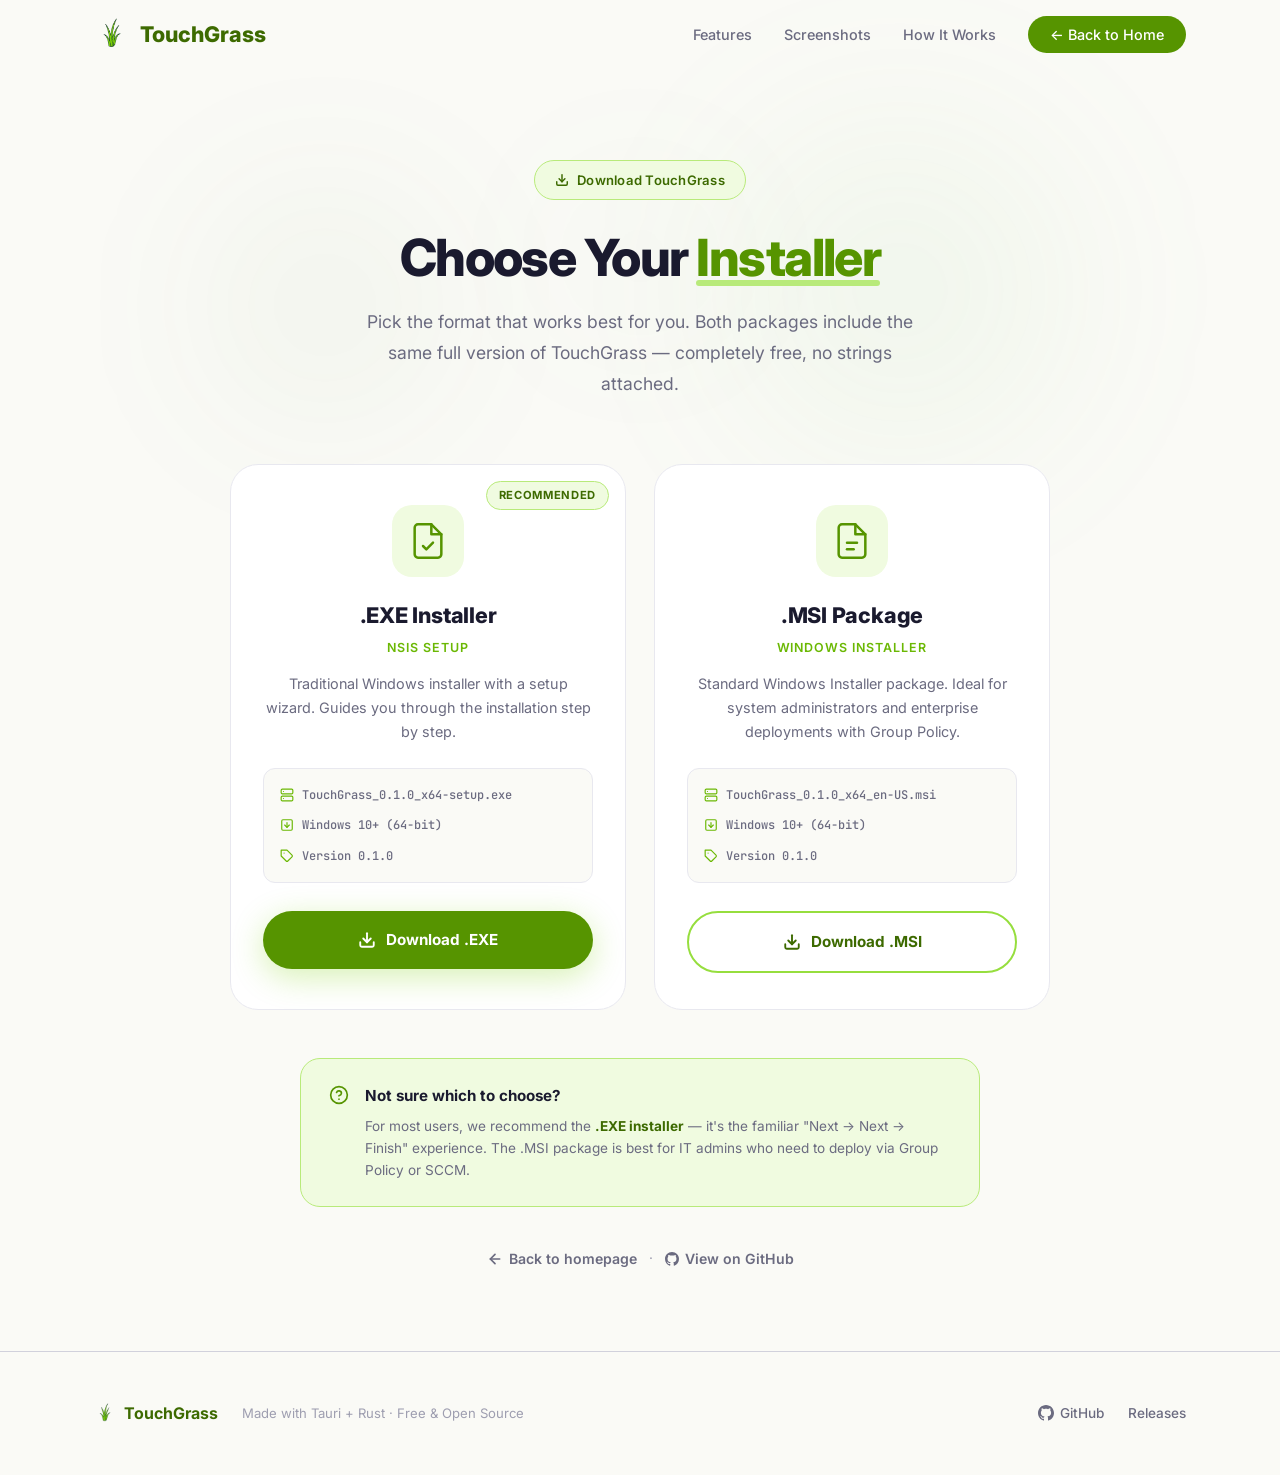
==== commit bf198d45: "Added palette- will work more on it, added the updated setups binaries and made changes to the ui, a" ====
--- a/download.html
+++ b/download.html
@@ -8,7 +8,7 @@
   <meta name="description" content="Download TouchGrass for Windows. Choose between the NSIS (.exe) installer or the MSI (.msi) package — both free and open source.">
   <meta name="keywords" content="TouchGrass download, Windows installer, exe download, msi download, screen time tracker download">
   <meta name="author" content="TouchGrass">
-  <meta name="theme-color" content="#3a7234">
+  <meta name="theme-color" content="#7CD106">
 
   <!-- ===== Canonical ===== -->
   <link rel="canonical" href="https://touchgrass.app/download.html">
@@ -18,8 +18,8 @@
   <link rel="preconnect" href="https://fonts.gstatic.com" crossorigin>
 
   <!-- ===== Favicon ===== -->
-  <link rel="icon" href="data:image/svg+xml,<svg xmlns='http://www.w3.org/2000/svg' viewBox='0 0 100 100'><text y='.9em' font-size='90'>🌿</text></svg>">
-  <link rel="apple-touch-icon" href="assets/apple-touch-icon.png">
+  <link rel="icon" type="image/png" href="assets/icon.png">
+  <link rel="apple-touch-icon" href="assets/icon.png">
 
   <!-- ===== Open Graph ===== -->
   <meta property="og:type" content="website">
@@ -42,7 +42,7 @@
   <noscript><link rel="stylesheet" href="styles/download.css"></noscript>
 
   <!-- ===== Critical CSS ===== -->
-  <style>*,*::before,*::after{margin:0;padding:0;box-sizing:border-box}:root{--green-900:#1a3a1a;--green-800:#234d23;--green-700:#2d5a27;--green-600:#3a7234;--green-500:#4a8c3f;--green-400:#5da651;--green-300:#7bc96f;--green-200:#a8e09c;--green-100:#d4f0ce;--green-50:#edf8ea;--charcoal:#1a1a2e;--dark:#232336;--gray-800:#3a3a4e;--gray-600:#6b6b80;--gray-400:#9e9eb0;--gray-200:#d1d1dc;--gray-100:#e8e8ef;--off-white:#f5f2eb;--cream:#faf8f4;--white:#fff;--amber:#d4a04a;--amber-light:#f0d48a;--bg-primary:var(--cream);--bg-section-alt:var(--off-white);--text-primary:var(--charcoal);--text-secondary:var(--gray-600);--text-muted:var(--gray-400);--border-color:var(--gray-200);--font-sans:'Inter',-apple-system,BlinkMacSystemFont,'Segoe UI',sans-serif;--font-mono:'JetBrains Mono','Cascadia Code',monospace;--section-padding:120px 0;--container-max:1140px;--container-padding:0 24px;--radius-sm:8px;--radius-md:12px;--radius-lg:20px;--radius-xl:28px;--radius-full:9999px;--shadow-sm:0 1px 3px rgba(26,26,46,.06);--shadow-md:0 4px 16px rgba(26,26,46,.08);--shadow-lg:0 8px 32px rgba(26,26,46,.10);--shadow-xl:0 16px 48px rgba(26,26,46,.12);--shadow-green:0 8px 32px rgba(74,140,63,.25);--ease-out:cubic-bezier(.16,1,.3,1);--transition-fast:.2s var(--ease-out);--transition-base:.35s var(--ease-out);--transition-slow:.6s var(--ease-out)}html{scroll-behavior:smooth;-webkit-font-smoothing:antialiased;-moz-osx-font-smoothing:grayscale;font-size:16px}body{font-family:var(--font-sans);color:var(--text-primary);background:var(--bg-primary);line-height:1.7;overflow-x:hidden}img{max-width:100%;display:block}a{text-decoration:none;color:inherit}button{border:none;cursor:pointer;font-family:inherit}.container{max-width:var(--container-max);margin:0 auto;padding:var(--container-padding)}body.loading{opacity:0}body.loaded{opacity:1;transition:opacity .6s ease}.site-header{position:fixed;top:0;left:0;right:0;z-index:100;padding:16px 0;transition:background var(--transition-base),box-shadow var(--transition-base),padding var(--transition-base)}.site-header.scrolled{background:rgba(250,248,244,.92);backdrop-filter:blur(16px);-webkit-backdrop-filter:blur(16px);box-shadow:var(--shadow-sm);padding:10px 0}.nav-inner{display:flex;align-items:center;justify-content:space-between}.logo{display:flex;align-items:center;gap:10px;font-weight:800;font-size:1.35rem;color:var(--green-700)}.logo-icon{width:36px;height:36px;background:var(--green-500);border-radius:var(--radius-sm);display:flex;align-items:center;justify-content:center;color:#fff;font-size:1.1rem}.nav-links{display:flex;align-items:center;gap:32px;list-style:none}.nav-links a{font-size:.9rem;font-weight:500;color:var(--text-secondary);transition:color var(--transition-fast);position:relative}.nav-cta{background:var(--green-600);color:#fff!important;padding:10px 22px;border-radius:var(--radius-full);font-weight:600;font-size:.875rem}.nav-toggle{display:none;flex-direction:column;gap:5px;background:none;padding:4px}.nav-toggle span{width:24px;height:2px;background:var(--charcoal);border-radius:2px}</style>
+  <style>*,*::before,*::after{margin:0;padding:0;box-sizing:border-box}:root{--green-900:#1e3500;--green-800:#2d4f00;--green-700:#3d6a00;--green-600:#569400;--green-500:#6bb804;--green-400:#7CD106;--green-300:#96de3e;--green-200:#b8ea7a;--green-100:#daf5b8;--green-50:#f0fbe0;--charcoal:#1a1a2e;--dark:#232336;--gray-800:#3a3a4e;--gray-600:#6b6b80;--gray-400:#9e9eb0;--gray-200:#d1d1dc;--gray-100:#e8e8ef;--off-white:#f5f5f0;--cream:#fafaf6;--white:#fff;--amber:#d4a04a;--amber-light:#f0d48a;--bg-primary:var(--cream);--bg-section-alt:var(--off-white);--text-primary:var(--charcoal);--text-secondary:var(--gray-600);--text-muted:var(--gray-400);--border-color:var(--gray-200);--font-sans:'Inter',-apple-system,BlinkMacSystemFont,'Segoe UI',sans-serif;--font-mono:'JetBrains Mono','Cascadia Code',monospace;--section-padding:120px 0;--container-max:1140px;--container-padding:0 24px;--radius-sm:8px;--radius-md:12px;--radius-lg:20px;--radius-xl:28px;--radius-full:9999px;--shadow-sm:0 1px 3px rgba(26,26,46,.06);--shadow-md:0 4px 16px rgba(26,26,46,.08);--shadow-lg:0 8px 32px rgba(26,26,46,.10);--shadow-xl:0 16px 48px rgba(26,26,46,.12);--shadow-green:0 8px 32px rgba(124,209,6,.30);--ease-out:cubic-bezier(.16,1,.3,1);--transition-fast:.2s var(--ease-out);--transition-base:.35s var(--ease-out);--transition-slow:.6s var(--ease-out)}html{scroll-behavior:smooth;-webkit-font-smoothing:antialiased;-moz-osx-font-smoothing:grayscale;font-size:16px}body{font-family:var(--font-sans);color:var(--text-primary);background:var(--bg-primary);line-height:1.7;overflow-x:hidden}img{max-width:100%;display:block}a{text-decoration:none;color:inherit}button{border:none;cursor:pointer;font-family:inherit}.container{max-width:var(--container-max);margin:0 auto;padding:var(--container-padding)}body.loading{opacity:0}body.loaded{opacity:1;transition:opacity .6s ease}.site-header{position:fixed;top:0;left:0;right:0;z-index:100;padding:16px 0;transition:background var(--transition-base),box-shadow var(--transition-base),padding var(--transition-base)}.site-header.scrolled{background:rgba(250,250,246,.92);backdrop-filter:blur(16px);-webkit-backdrop-filter:blur(16px);box-shadow:var(--shadow-sm);padding:10px 0}.nav-inner{display:flex;align-items:center;justify-content:space-between}.logo{display:flex;align-items:center;gap:10px;font-weight:800;font-size:1.35rem;color:var(--green-700)}.logo-icon-img{width:36px;height:36px;border-radius:var(--radius-sm);object-fit:contain}.nav-links{display:flex;align-items:center;gap:32px;list-style:none}.nav-links a{font-size:.9rem;font-weight:500;color:var(--text-secondary);transition:color var(--transition-fast);position:relative}.nav-cta{background:var(--green-600);color:#fff!important;padding:10px 22px;border-radius:var(--radius-full);font-weight:600;font-size:.875rem}.nav-toggle{display:none;flex-direction:column;gap:5px;background:none;padding:4px}.nav-toggle span{width:24px;height:2px;background:var(--charcoal);border-radius:2px}</style>
 </head>
 <body class="loading">
 
@@ -51,7 +51,7 @@
     <div class="container">
       <nav class="nav-inner" aria-label="Main navigation">
         <a href="index.html" class="logo" aria-label="TouchGrass Home">
-          <span class="logo-icon">🌿</span>
+          <img src="assets/icon.png" alt="TouchGrass" class="logo-icon-img">
           TouchGrass
         </a>
 
@@ -202,7 +202,7 @@
     <div class="container">
       <div class="footer-inner">
         <div class="footer-left">
-          <div class="footer-brand">🌿 TouchGrass</div>
+          <div class="footer-brand"><img src="assets/icon.png" alt="" width="22" height="22"> TouchGrass</div>
           <span class="footer-text">Made with Tauri + Rust · Free & Open Source</span>
         </div>
         <div class="footer-links">
--- a/styles/main.css
+++ b/styles/main.css
@@ -6,17 +6,17 @@
 
 /* --- CSS Custom Properties --- */
 :root {
-  /* Earthy Greens */
-  --green-900: #1a3a1a;
-  --green-800: #234d23;
-  --green-700: #2d5a27;
-  --green-600: #3a7234;
-  --green-500: #4a8c3f;
-  --green-400: #5da651;
-  --green-300: #7bc96f;
-  --green-200: #a8e09c;
-  --green-100: #d4f0ce;
-  --green-50:  #edf8ea;
+  /* Lime Greens — built from #7CD106 */
+  --green-900: #1e3500;
+  --green-800: #2d4f00;
+  --green-700: #3d6a00;
+  --green-600: #569400;
+  --green-500: #6bb804;
+  --green-400: #7CD106;
+  --green-300: #96de3e;
+  --green-200: #b8ea7a;
+  --green-100: #daf5b8;
+  --green-50:  #f0fbe0;
 
   /* Neutrals */
   --charcoal: #1a1a2e;
@@ -26,8 +26,8 @@
   --gray-400: #9e9eb0;
   --gray-200: #d1d1dc;
   --gray-100: #e8e8ef;
-  --off-white: #f5f2eb;
-  --cream: #faf8f4;
+  --off-white: #f5f5f0;
+  --cream: #fafaf6;
   --white: #ffffff;
 
   /* Accents */
@@ -63,7 +63,7 @@
   --shadow-md: 0 4px 16px rgba(26,26,46,0.08);
   --shadow-lg: 0 8px 32px rgba(26,26,46,0.10);
   --shadow-xl: 0 16px 48px rgba(26,26,46,0.12);
-  --shadow-green: 0 8px 32px rgba(74,140,63,0.25);
+  --shadow-green: 0 8px 32px rgba(124,209,6,0.30);
 
   /* Transitions */
   --ease-out: cubic-bezier(0.16, 1, 0.3, 1);
@@ -161,15 +161,10 @@
   font-size: 1.35rem;
   color: var(--green-700);
 }
-.logo-icon {
+.logo-icon-img {
   width: 36px; height: 36px;
-  background: var(--green-500);
   border-radius: var(--radius-sm);
-  display: flex;
-  align-items: center;
-  justify-content: center;
-  color: white;
-  font-size: 1.1rem;
+  object-fit: contain;
 }
 
 .nav-links {
@@ -486,33 +481,76 @@
   padding: var(--section-padding);
 }
 
-.screenshots-grid {
+/* --- Carousel Container --- */
+.screenshots-carousel {
+  position: relative;
+}
+
+.screenshots-track {
   display: grid;
   grid-template-columns: repeat(3, 1fr);
-  gap: 24px;
-}
-
-.screenshot-slot {
-  aspect-ratio: 16/10;
-  background: linear-gradient(135deg, var(--green-50), var(--off-white));
-  border: 2px dashed var(--green-200);
+  gap: 28px;
+}
+
+/* --- Single Screenshot Item --- */
+.screenshot-item {
+  margin: 0;
+  text-align: center;
+}
+
+.screenshot-frame {
+  position: relative;
   border-radius: var(--radius-lg);
-  display: flex;
-  flex-direction: column;
-  align-items: center;
-  justify-content: center;
-  gap: 12px;
-  color: var(--green-500);
-  font-size: 0.85rem;
-  font-weight: 500;
-  transition: border-color var(--transition-fast), background var(--transition-fast);
-}
-.screenshot-slot:hover {
-  border-color: var(--green-400);
-  background: linear-gradient(135deg, var(--green-100), var(--green-50));
-}
-.screenshot-slot svg { opacity: 0.6; }
-.screenshot-slot span { opacity: 0.7; }
+  overflow: hidden;
+  background: var(--white);
+  cursor: pointer;
+  box-shadow:
+    0 4px 16px rgba(26,26,46,0.08),
+    0 12px 40px rgba(26,26,46,0.06);
+  transition: transform var(--transition-base), box-shadow var(--transition-base);
+}
+
+.screenshot-frame:hover {
+  transform: translateY(-6px) scale(1.01);
+  box-shadow:
+    0 8px 28px rgba(26,26,46,0.10),
+    0 20px 60px rgba(26,26,46,0.08);
+}
+
+.screenshot-frame::after {
+  content: '';
+  position: absolute;
+  inset: 0;
+  background: rgba(26,26,46,0);
+  transition: background var(--transition-fast);
+  pointer-events: none;
+  border-radius: var(--radius-lg);
+}
+.screenshot-frame:hover::after {
+  background: rgba(26,26,46,0.04);
+}
+
+.screenshot-frame img {
+  width: 100%;
+  height: auto;
+  display: block;
+  border-radius: var(--radius-lg);
+}
+
+.screenshot-item figcaption {
+  margin-top: 16px;
+  font-size: 0.9rem;
+  font-weight: 700;
+  color: var(--charcoal);
+  letter-spacing: 0.01em;
+}
+
+.screenshot-desc {
+  font-size: 0.82rem;
+  color: var(--text-secondary);
+  line-height: 1.55;
+  margin-top: 6px;
+}
 
 /* ========================================
    HOW IT WORKS
@@ -718,6 +756,118 @@
   transition: color var(--transition-fast);
 }
 .footer-links a:hover { color: var(--green-600); }
+
+.footer-brand img {
+  width: 22px;
+  height: 22px;
+  object-fit: contain;
+}
+
+/* ========================================
+   LIGHTBOX
+   ======================================== */
+.lightbox {
+  position: fixed;
+  inset: 0;
+  z-index: 1000;
+  background: rgba(26,26,46,0.88);
+  backdrop-filter: blur(12px);
+  -webkit-backdrop-filter: blur(12px);
+  display: flex;
+  align-items: center;
+  justify-content: center;
+  opacity: 0;
+  visibility: hidden;
+  transition: opacity 0.3s ease, visibility 0.3s ease;
+}
+.lightbox[hidden] {
+  display: flex;
+  opacity: 0;
+  visibility: hidden;
+  pointer-events: none;
+}
+.lightbox.active {
+  opacity: 1;
+  visibility: visible;
+  pointer-events: auto;
+}
+
+.lightbox-body {
+  max-width: 90vw;
+  max-height: 85vh;
+  display: flex;
+  flex-direction: column;
+  align-items: center;
+  animation: lb-zoom-in 0.35s var(--ease-out);
+}
+
+@keyframes lb-zoom-in {
+  from { transform: scale(0.92); opacity: 0; }
+  to   { transform: scale(1); opacity: 1; }
+}
+
+.lightbox-img {
+  max-width: 100%;
+  max-height: 75vh;
+  border-radius: var(--radius-lg);
+  box-shadow: 0 24px 80px rgba(0,0,0,0.4);
+  object-fit: contain;
+}
+
+.lightbox-caption {
+  margin-top: 20px;
+  font-size: 0.95rem;
+  color: rgba(255,255,255,0.8);
+  text-align: center;
+  max-width: 600px;
+  line-height: 1.6;
+  font-weight: 500;
+}
+
+.lightbox-close {
+  position: absolute;
+  top: 20px; right: 24px;
+  width: 44px; height: 44px;
+  background: rgba(255,255,255,0.12);
+  border: none;
+  border-radius: 50%;
+  color: white;
+  font-size: 1.6rem;
+  display: flex;
+  align-items: center;
+  justify-content: center;
+  cursor: pointer;
+  transition: background var(--transition-fast), transform var(--transition-fast);
+  z-index: 10;
+}
+.lightbox-close:hover {
+  background: rgba(255,255,255,0.22);
+  transform: scale(1.1);
+}
+
+.lightbox-nav {
+  position: absolute;
+  top: 50%;
+  transform: translateY(-50%);
+  width: 48px; height: 48px;
+  background: rgba(255,255,255,0.1);
+  border: none;
+  border-radius: 50%;
+  color: white;
+  font-size: 2rem;
+  display: flex;
+  align-items: center;
+  justify-content: center;
+  cursor: pointer;
+  transition: background var(--transition-fast), transform var(--transition-fast);
+  line-height: 1;
+}
+.lightbox-nav:hover {
+  background: rgba(255,255,255,0.2);
+  transform: translateY(-50%) scale(1.1);
+}
+.lightbox-prev { left: 20px; }
+.lightbox-next { right: 20px; }
 
 /* ========================================
    RESPONSIVE
@@ -760,7 +910,31 @@
   .hero-image { order: -1; }
 
   .features-grid { grid-template-columns: 1fr; max-width: 400px; margin: 0 auto; }
-  .screenshots-grid { grid-template-columns: 1fr; max-width: 500px; margin: 0 auto; }
+  /* Screenshot carousel: horizontal scroll on mobile */
+  .screenshots-track {
+    display: flex;
+    gap: 20px;
+    overflow-x: auto;
+    scroll-snap-type: x mandatory;
+    -webkit-overflow-scrolling: touch;
+    scroll-padding: 0 24px;
+    padding-bottom: 16px;
+  }
+  .screenshots-track::-webkit-scrollbar {
+    height: 6px;
+  }
+  .screenshots-track::-webkit-scrollbar-track {
+    background: var(--gray-100);
+    border-radius: 3px;
+  }
+  .screenshots-track::-webkit-scrollbar-thumb {
+    background: var(--green-300);
+    border-radius: 3px;
+  }
+  .screenshot-item {
+    flex: 0 0 85%;
+    scroll-snap-align: center;
+  }
 
   .steps-grid { grid-template-columns: 1fr; max-width: 360px; margin: 0 auto; }
   .steps-grid::before { display: none; }
--- a/styles/main.css
+++ b/styles/main.css
@@ -6,17 +6,17 @@
 
 /* --- CSS Custom Properties --- */
 :root {
-  /* Earthy Greens */
-  --green-900: #1a3a1a;
-  --green-800: #234d23;
-  --green-700: #2d5a27;
-  --green-600: #3a7234;
-  --green-500: #4a8c3f;
-  --green-400: #5da651;
-  --green-300: #7bc96f;
-  --green-200: #a8e09c;
-  --green-100: #d4f0ce;
-  --green-50:  #edf8ea;
+  /* Lime Greens — built from #7CD106 */
+  --green-900: #1e3500;
+  --green-800: #2d4f00;
+  --green-700: #3d6a00;
+  --green-600: #569400;
+  --green-500: #6bb804;
+  --green-400: #7CD106;
+  --green-300: #96de3e;
+  --green-200: #b8ea7a;
+  --green-100: #daf5b8;
+  --green-50:  #f0fbe0;
 
   /* Neutrals */
   --charcoal: #1a1a2e;
@@ -26,8 +26,8 @@
   --gray-400: #9e9eb0;
   --gray-200: #d1d1dc;
   --gray-100: #e8e8ef;
-  --off-white: #f5f2eb;
-  --cream: #faf8f4;
+  --off-white: #f5f5f0;
+  --cream: #fafaf6;
   --white: #ffffff;
 
   /* Accents */
@@ -63,7 +63,7 @@
   --shadow-md: 0 4px 16px rgba(26,26,46,0.08);
   --shadow-lg: 0 8px 32px rgba(26,26,46,0.10);
   --shadow-xl: 0 16px 48px rgba(26,26,46,0.12);
-  --shadow-green: 0 8px 32px rgba(74,140,63,0.25);
+  --shadow-green: 0 8px 32px rgba(124,209,6,0.30);
 
   /* Transitions */
   --ease-out: cubic-bezier(0.16, 1, 0.3, 1);
@@ -161,15 +161,10 @@
   font-size: 1.35rem;
   color: var(--green-700);
 }
-.logo-icon {
+.logo-icon-img {
   width: 36px; height: 36px;
-  background: var(--green-500);
   border-radius: var(--radius-sm);
-  display: flex;
-  align-items: center;
-  justify-content: center;
-  color: white;
-  font-size: 1.1rem;
+  object-fit: contain;
 }
 
 .nav-links {
@@ -486,33 +481,76 @@
   padding: var(--section-padding);
 }
 
-.screenshots-grid {
+/* --- Carousel Container --- */
+.screenshots-carousel {
+  position: relative;
+}
+
+.screenshots-track {
   display: grid;
   grid-template-columns: repeat(3, 1fr);
-  gap: 24px;
-}
-
-.screenshot-slot {
-  aspect-ratio: 16/10;
-  background: linear-gradient(135deg, var(--green-50), var(--off-white));
-  border: 2px dashed var(--green-200);
+  gap: 28px;
+}
+
+/* --- Single Screenshot Item --- */
+.screenshot-item {
+  margin: 0;
+  text-align: center;
+}
+
+.screenshot-frame {
+  position: relative;
   border-radius: var(--radius-lg);
-  display: flex;
-  flex-direction: column;
-  align-items: center;
-  justify-content: center;
-  gap: 12px;
-  color: var(--green-500);
-  font-size: 0.85rem;
-  font-weight: 500;
-  transition: border-color var(--transition-fast), background var(--transition-fast);
-}
-.screenshot-slot:hover {
-  border-color: var(--green-400);
-  background: linear-gradient(135deg, var(--green-100), var(--green-50));
-}
-.screenshot-slot svg { opacity: 0.6; }
-.screenshot-slot span { opacity: 0.7; }
+  overflow: hidden;
+  background: var(--white);
+  cursor: pointer;
+  box-shadow:
+    0 4px 16px rgba(26,26,46,0.08),
+    0 12px 40px rgba(26,26,46,0.06);
+  transition: transform var(--transition-base), box-shadow var(--transition-base);
+}
+
+.screenshot-frame:hover {
+  transform: translateY(-6px) scale(1.01);
+  box-shadow:
+    0 8px 28px rgba(26,26,46,0.10),
+    0 20px 60px rgba(26,26,46,0.08);
+}
+
+.screenshot-frame::after {
+  content: '';
+  position: absolute;
+  inset: 0;
+  background: rgba(26,26,46,0);
+  transition: background var(--transition-fast);
+  pointer-events: none;
+  border-radius: var(--radius-lg);
+}
+.screenshot-frame:hover::after {
+  background: rgba(26,26,46,0.04);
+}
+
+.screenshot-frame img {
+  width: 100%;
+  height: auto;
+  display: block;
+  border-radius: var(--radius-lg);
+}
+
+.screenshot-item figcaption {
+  margin-top: 16px;
+  font-size: 0.9rem;
+  font-weight: 700;
+  color: var(--charcoal);
+  letter-spacing: 0.01em;
+}
+
+.screenshot-desc {
+  font-size: 0.82rem;
+  color: var(--text-secondary);
+  line-height: 1.55;
+  margin-top: 6px;
+}
 
 /* ========================================
    HOW IT WORKS
@@ -718,6 +756,118 @@
   transition: color var(--transition-fast);
 }
 .footer-links a:hover { color: var(--green-600); }
+
+.footer-brand img {
+  width: 22px;
+  height: 22px;
+  object-fit: contain;
+}
+
+/* ========================================
+   LIGHTBOX
+   ======================================== */
+.lightbox {
+  position: fixed;
+  inset: 0;
+  z-index: 1000;
+  background: rgba(26,26,46,0.88);
+  backdrop-filter: blur(12px);
+  -webkit-backdrop-filter: blur(12px);
+  display: flex;
+  align-items: center;
+  justify-content: center;
+  opacity: 0;
+  visibility: hidden;
+  transition: opacity 0.3s ease, visibility 0.3s ease;
+}
+.lightbox[hidden] {
+  display: flex;
+  opacity: 0;
+  visibility: hidden;
+  pointer-events: none;
+}
+.lightbox.active {
+  opacity: 1;
+  visibility: visible;
+  pointer-events: auto;
+}
+
+.lightbox-body {
+  max-width: 90vw;
+  max-height: 85vh;
+  display: flex;
+  flex-direction: column;
+  align-items: center;
+  animation: lb-zoom-in 0.35s var(--ease-out);
+}
+
+@keyframes lb-zoom-in {
+  from { transform: scale(0.92); opacity: 0; }
+  to   { transform: scale(1); opacity: 1; }
+}
+
+.lightbox-img {
+  max-width: 100%;
+  max-height: 75vh;
+  border-radius: var(--radius-lg);
+  box-shadow: 0 24px 80px rgba(0,0,0,0.4);
+  object-fit: contain;
+}
+
+.lightbox-caption {
+  margin-top: 20px;
+  font-size: 0.95rem;
+  color: rgba(255,255,255,0.8);
+  text-align: center;
+  max-width: 600px;
+  line-height: 1.6;
+  font-weight: 500;
+}
+
+.lightbox-close {
+  position: absolute;
+  top: 20px; right: 24px;
+  width: 44px; height: 44px;
+  background: rgba(255,255,255,0.12);
+  border: none;
+  border-radius: 50%;
+  color: white;
+  font-size: 1.6rem;
+  display: flex;
+  align-items: center;
+  justify-content: center;
+  cursor: pointer;
+  transition: background var(--transition-fast), transform var(--transition-fast);
+  z-index: 10;
+}
+.lightbox-close:hover {
+  background: rgba(255,255,255,0.22);
+  transform: scale(1.1);
+}
+
+.lightbox-nav {
+  position: absolute;
+  top: 50%;
+  transform: translateY(-50%);
+  width: 48px; height: 48px;
+  background: rgba(255,255,255,0.1);
+  border: none;
+  border-radius: 50%;
+  color: white;
+  font-size: 2rem;
+  display: flex;
+  align-items: center;
+  justify-content: center;
+  cursor: pointer;
+  transition: background var(--transition-fast), transform var(--transition-fast);
+  line-height: 1;
+}
+.lightbox-nav:hover {
+  background: rgba(255,255,255,0.2);
+  transform: translateY(-50%) scale(1.1);
+}
+.lightbox-prev { left: 20px; }
+.lightbox-next { right: 20px; }
 
 /* ========================================
    RESPONSIVE
@@ -760,7 +910,31 @@
   .hero-image { order: -1; }
 
   .features-grid { grid-template-columns: 1fr; max-width: 400px; margin: 0 auto; }
-  .screenshots-grid { grid-template-columns: 1fr; max-width: 500px; margin: 0 auto; }
+  /* Screenshot carousel: horizontal scroll on mobile */
+  .screenshots-track {
+    display: flex;
+    gap: 20px;
+    overflow-x: auto;
+    scroll-snap-type: x mandatory;
+    -webkit-overflow-scrolling: touch;
+    scroll-padding: 0 24px;
+    padding-bottom: 16px;
+  }
+  .screenshots-track::-webkit-scrollbar {
+    height: 6px;
+  }
+  .screenshots-track::-webkit-scrollbar-track {
+    background: var(--gray-100);
+    border-radius: 3px;
+  }
+  .screenshots-track::-webkit-scrollbar-thumb {
+    background: var(--green-300);
+    border-radius: 3px;
+  }
+  .screenshot-item {
+    flex: 0 0 85%;
+    scroll-snap-align: center;
+  }
 
   .steps-grid { grid-template-columns: 1fr; max-width: 360px; margin: 0 auto; }
   .steps-grid::before { display: none; }
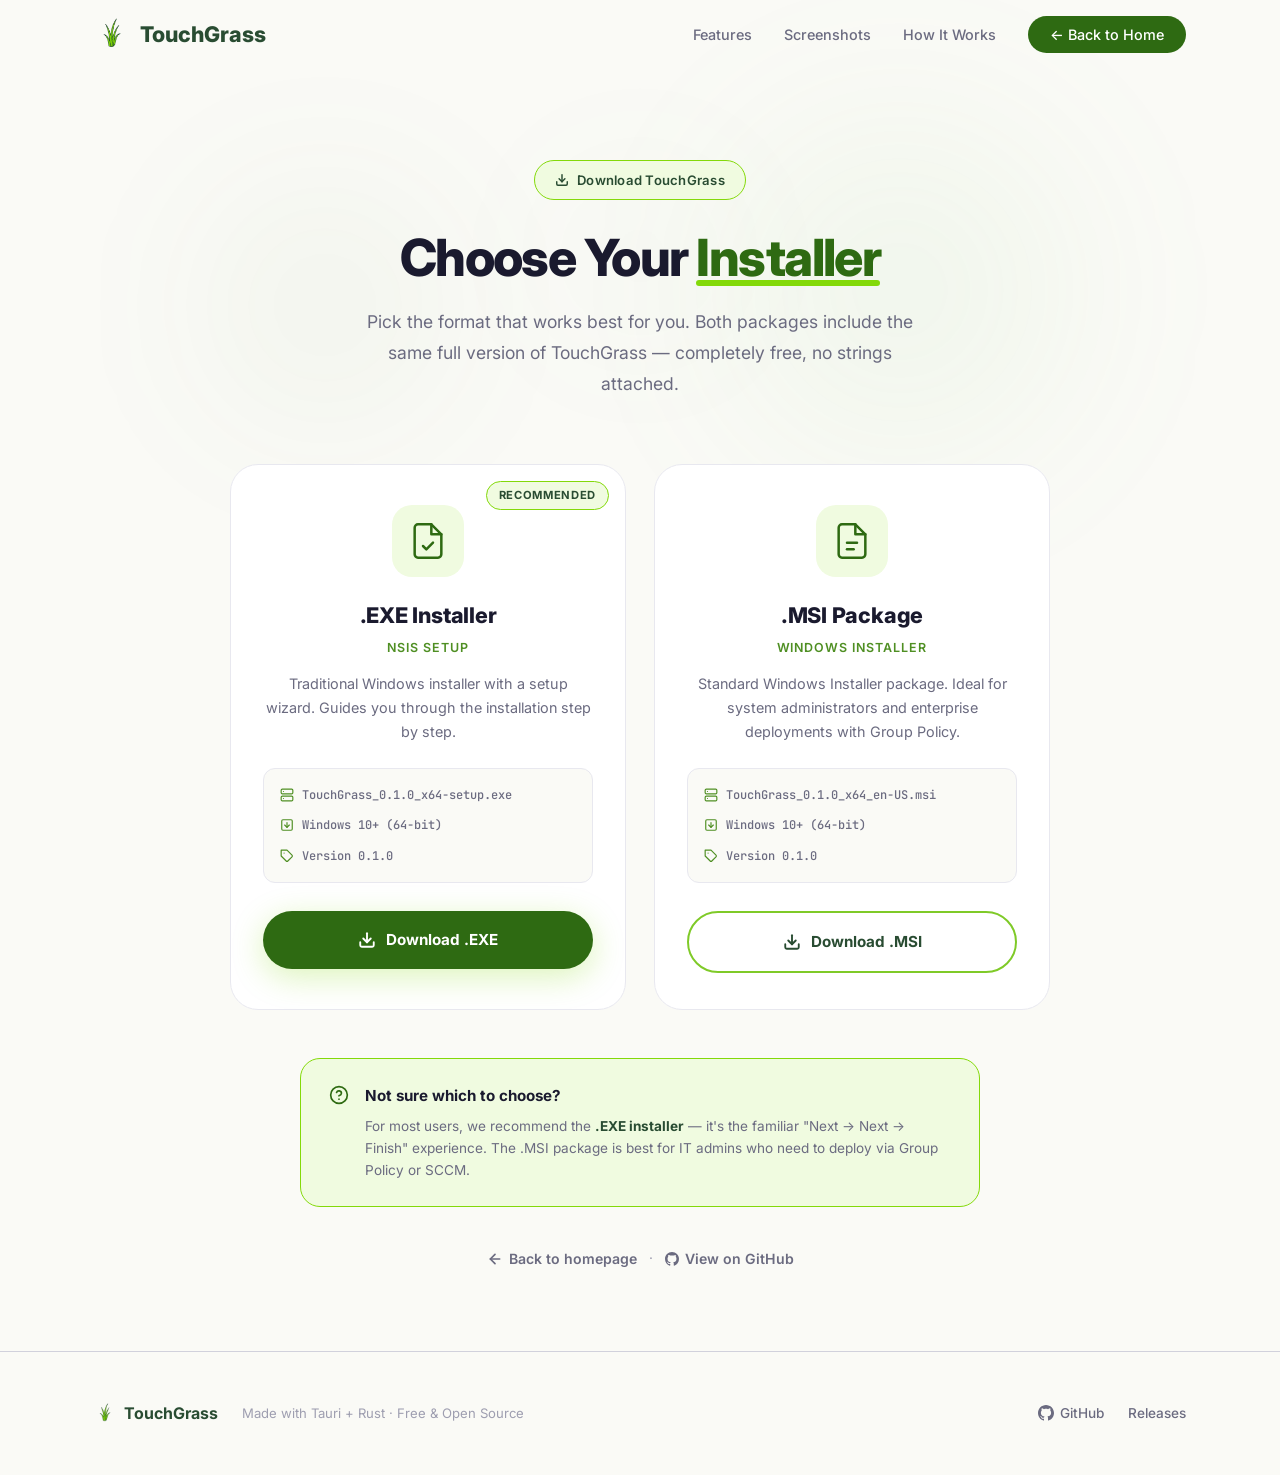
==== commit ebe8c820: "Added palette, darken the colour of site, added the updated setup binaries and added a bug report ca" ====
--- a/download.html
+++ b/download.html
@@ -42,7 +42,7 @@
   <noscript><link rel="stylesheet" href="styles/download.css"></noscript>
 
   <!-- ===== Critical CSS ===== -->
-  <style>*,*::before,*::after{margin:0;padding:0;box-sizing:border-box}:root{--green-900:#1e3500;--green-800:#2d4f00;--green-700:#3d6a00;--green-600:#569400;--green-500:#6bb804;--green-400:#7CD106;--green-300:#96de3e;--green-200:#b8ea7a;--green-100:#daf5b8;--green-50:#f0fbe0;--charcoal:#1a1a2e;--dark:#232336;--gray-800:#3a3a4e;--gray-600:#6b6b80;--gray-400:#9e9eb0;--gray-200:#d1d1dc;--gray-100:#e8e8ef;--off-white:#f5f5f0;--cream:#fafaf6;--white:#fff;--amber:#d4a04a;--amber-light:#f0d48a;--bg-primary:var(--cream);--bg-section-alt:var(--off-white);--text-primary:var(--charcoal);--text-secondary:var(--gray-600);--text-muted:var(--gray-400);--border-color:var(--gray-200);--font-sans:'Inter',-apple-system,BlinkMacSystemFont,'Segoe UI',sans-serif;--font-mono:'JetBrains Mono','Cascadia Code',monospace;--section-padding:120px 0;--container-max:1140px;--container-padding:0 24px;--radius-sm:8px;--radius-md:12px;--radius-lg:20px;--radius-xl:28px;--radius-full:9999px;--shadow-sm:0 1px 3px rgba(26,26,46,.06);--shadow-md:0 4px 16px rgba(26,26,46,.08);--shadow-lg:0 8px 32px rgba(26,26,46,.10);--shadow-xl:0 16px 48px rgba(26,26,46,.12);--shadow-green:0 8px 32px rgba(124,209,6,.30);--ease-out:cubic-bezier(.16,1,.3,1);--transition-fast:.2s var(--ease-out);--transition-base:.35s var(--ease-out);--transition-slow:.6s var(--ease-out)}html{scroll-behavior:smooth;-webkit-font-smoothing:antialiased;-moz-osx-font-smoothing:grayscale;font-size:16px}body{font-family:var(--font-sans);color:var(--text-primary);background:var(--bg-primary);line-height:1.7;overflow-x:hidden}img{max-width:100%;display:block}a{text-decoration:none;color:inherit}button{border:none;cursor:pointer;font-family:inherit}.container{max-width:var(--container-max);margin:0 auto;padding:var(--container-padding)}body.loading{opacity:0}body.loaded{opacity:1;transition:opacity .6s ease}.site-header{position:fixed;top:0;left:0;right:0;z-index:100;padding:16px 0;transition:background var(--transition-base),box-shadow var(--transition-base),padding var(--transition-base)}.site-header.scrolled{background:rgba(250,250,246,.92);backdrop-filter:blur(16px);-webkit-backdrop-filter:blur(16px);box-shadow:var(--shadow-sm);padding:10px 0}.nav-inner{display:flex;align-items:center;justify-content:space-between}.logo{display:flex;align-items:center;gap:10px;font-weight:800;font-size:1.35rem;color:var(--green-700)}.logo-icon-img{width:36px;height:36px;border-radius:var(--radius-sm);object-fit:contain}.nav-links{display:flex;align-items:center;gap:32px;list-style:none}.nav-links a{font-size:.9rem;font-weight:500;color:var(--text-secondary);transition:color var(--transition-fast);position:relative}.nav-cta{background:var(--green-600);color:#fff!important;padding:10px 22px;border-radius:var(--radius-full);font-weight:600;font-size:.875rem}.nav-toggle{display:none;flex-direction:column;gap:5px;background:none;padding:4px}.nav-toggle span{width:24px;height:2px;background:var(--charcoal);border-radius:2px}</style>
+  <style>*,*::before,*::after{margin:0;padding:0;box-sizing:border-box}:root{--green-900:#1a3d12;--green-800:#22571a;--green-700:#294c32;--green-600:#2e6a12;--green-500:#4f8f23;--green-400:#74b836;--green-300:#7fca28;--green-200:#83d909;--green-100:#b8ea7a;--green-50:#f0fbe0;--charcoal:#1a1a2e;--dark:#232336;--gray-800:#3a3a4e;--gray-600:#6b6b80;--gray-400:#9e9eb0;--gray-200:#d1d1dc;--gray-100:#e8e8ef;--off-white:#f5f5f0;--cream:#fafaf6;--white:#fff;--amber:#d4a04a;--amber-light:#f0d48a;--bg-primary:var(--cream);--bg-section-alt:var(--off-white);--text-primary:var(--charcoal);--text-secondary:var(--gray-600);--text-muted:var(--gray-400);--border-color:var(--gray-200);--font-sans:'Inter',-apple-system,BlinkMacSystemFont,'Segoe UI',sans-serif;--font-mono:'JetBrains Mono','Cascadia Code',monospace;--section-padding:120px 0;--container-max:1140px;--container-padding:0 24px;--radius-sm:8px;--radius-md:12px;--radius-lg:20px;--radius-xl:28px;--radius-full:9999px;--shadow-sm:0 1px 3px rgba(26,26,46,.06);--shadow-md:0 4px 16px rgba(26,26,46,.08);--shadow-lg:0 8px 32px rgba(26,26,46,.10);--shadow-xl:0 16px 48px rgba(26,26,46,.12);--shadow-green:0 8px 32px rgba(131,217,9,.28);--ease-out:cubic-bezier(.16,1,.3,1);--transition-fast:.2s var(--ease-out);--transition-base:.35s var(--ease-out);--transition-slow:.6s var(--ease-out)}html{scroll-behavior:smooth;-webkit-font-smoothing:antialiased;-moz-osx-font-smoothing:grayscale;font-size:16px}body{font-family:var(--font-sans);color:var(--text-primary);background:var(--bg-primary);line-height:1.7;overflow-x:hidden}img{max-width:100%;display:block}a{text-decoration:none;color:inherit}button{border:none;cursor:pointer;font-family:inherit}.container{max-width:var(--container-max);margin:0 auto;padding:var(--container-padding)}body.loading{opacity:0}body.loaded{opacity:1;transition:opacity .6s ease}.site-header{position:fixed;top:0;left:0;right:0;z-index:100;padding:16px 0;transition:background var(--transition-base),box-shadow var(--transition-base),padding var(--transition-base)}.site-header.scrolled{background:rgba(250,250,246,.92);backdrop-filter:blur(16px);-webkit-backdrop-filter:blur(16px);box-shadow:var(--shadow-sm);padding:10px 0}.nav-inner{display:flex;align-items:center;justify-content:space-between}.logo{display:flex;align-items:center;gap:10px;font-weight:800;font-size:1.35rem;color:var(--green-700)}.logo-icon-img{width:36px;height:36px;border-radius:var(--radius-sm);object-fit:contain}.nav-links{display:flex;align-items:center;gap:32px;list-style:none}.nav-links a{font-size:.9rem;font-weight:500;color:var(--text-secondary);transition:color var(--transition-fast);position:relative}.nav-cta{background:var(--green-600);color:#fff!important;padding:10px 22px;border-radius:var(--radius-full);font-weight:600;font-size:.875rem}.nav-toggle{display:none;flex-direction:column;gap:5px;background:none;padding:4px}.nav-toggle span{width:24px;height:2px;background:var(--charcoal);border-radius:2px}</style>
 </head>
 <body class="loading">
 
--- a/styles/main.css
+++ b/styles/main.css
@@ -6,16 +6,16 @@
 
 /* --- CSS Custom Properties --- */
 :root {
-  /* Lime Greens — built from #7CD106 */
-  --green-900: #1e3500;
-  --green-800: #2d4f00;
-  --green-700: #3d6a00;
-  --green-600: #569400;
-  --green-500: #6bb804;
-  --green-400: #7CD106;
-  --green-300: #96de3e;
-  --green-200: #b8ea7a;
-  --green-100: #daf5b8;
+  /* TouchGrass Greens — from brand palette */
+  --green-900: #1a3d12;
+  --green-800: #22571a;
+  --green-700: #294c32;
+  --green-600: #2e6a12;
+  --green-500: #4f8f23;
+  --green-400: #74b836;
+  --green-300: #7fca28;
+  --green-200: #83d909;
+  --green-100: #b8ea7a;
   --green-50:  #f0fbe0;
 
   /* Neutrals */
@@ -63,7 +63,7 @@
   --shadow-md: 0 4px 16px rgba(26,26,46,0.08);
   --shadow-lg: 0 8px 32px rgba(26,26,46,0.10);
   --shadow-xl: 0 16px 48px rgba(26,26,46,0.12);
-  --shadow-green: 0 8px 32px rgba(124,209,6,0.30);
+  --shadow-green: 0 8px 32px rgba(131,217,9,0.28);
 
   /* Transitions */
   --ease-out: cubic-bezier(0.16, 1, 0.3, 1);
@@ -710,6 +710,94 @@
   transition: color var(--transition-fast);
 }
 .download-sublink a:hover { color: white; }
+
+/* ========================================
+   FEEDBACK / BUG REPORT
+   ======================================== */
+.feedback {
+  padding: 0 0 100px;
+}
+
+.feedback-card {
+  display: flex;
+  align-items: flex-start;
+  gap: 24px;
+  background: var(--white);
+  border: 1px solid var(--border-color);
+  border-radius: var(--radius-lg);
+  padding: 36px 40px;
+  box-shadow: var(--shadow-sm);
+  transition: box-shadow var(--transition-base), border-color var(--transition-base);
+}
+.feedback-card:hover {
+  box-shadow: var(--shadow-md);
+  border-color: var(--green-100);
+}
+
+.feedback-icon {
+  flex-shrink: 0;
+  width: 52px; height: 52px;
+  background: linear-gradient(135deg, var(--green-50), var(--green-100));
+  border-radius: var(--radius-md);
+  display: flex;
+  align-items: center;
+  justify-content: center;
+  color: var(--green-600);
+}
+
+.feedback-body h2 {
+  font-size: 1.15rem;
+  font-weight: 700;
+  color: var(--charcoal);
+  margin-bottom: 8px;
+}
+.feedback-body p {
+  font-size: 0.9rem;
+  color: var(--text-secondary);
+  line-height: 1.65;
+  margin-bottom: 20px;
+  max-width: 600px;
+}
+
+.feedback-actions {
+  display: flex;
+  gap: 12px;
+  flex-wrap: wrap;
+}
+
+.btn-feedback {
+  display: inline-flex;
+  align-items: center;
+  gap: 8px;
+  padding: 10px 20px;
+  border-radius: var(--radius-full);
+  font-weight: 600;
+  font-size: 0.85rem;
+  transition: background var(--transition-fast), transform var(--transition-fast), box-shadow var(--transition-fast);
+}
+.btn-feedback:hover {
+  transform: translateY(-1px);
+}
+
+.btn-feedback--bug {
+  background: #fef2f2;
+  color: #b91c1c;
+  border: 1px solid #fecaca;
+}
+.btn-feedback--bug:hover {
+  background: #fee2e2;
+  box-shadow: 0 4px 12px rgba(185,28,28,0.12);
+}
+
+.btn-feedback--feature {
+  background: var(--green-50);
+  color: var(--green-700);
+  border: 1px solid var(--green-100);
+}
+.btn-feedback--feature:hover {
+  background: var(--green-100);
+  box-shadow: 0 4px 12px rgba(79,143,35,0.12);
+}
 
 /* ========================================
    FOOTER
@@ -944,6 +1032,10 @@
 
   .footer-inner { flex-direction: column; text-align: center; }
   .footer-left { flex-direction: column; }
+
+  .feedback-card { flex-direction: column; padding: 28px 24px; }
+  .feedback-actions { flex-direction: column; }
+  .btn-feedback { width: 100%; justify-content: center; }
 }
 
 @media (max-width: 480px) {
--- a/styles/main.css
+++ b/styles/main.css
@@ -6,16 +6,16 @@
 
 /* --- CSS Custom Properties --- */
 :root {
-  /* Lime Greens — built from #7CD106 */
-  --green-900: #1e3500;
-  --green-800: #2d4f00;
-  --green-700: #3d6a00;
-  --green-600: #569400;
-  --green-500: #6bb804;
-  --green-400: #7CD106;
-  --green-300: #96de3e;
-  --green-200: #b8ea7a;
-  --green-100: #daf5b8;
+  /* TouchGrass Greens — from brand palette */
+  --green-900: #1a3d12;
+  --green-800: #22571a;
+  --green-700: #294c32;
+  --green-600: #2e6a12;
+  --green-500: #4f8f23;
+  --green-400: #74b836;
+  --green-300: #7fca28;
+  --green-200: #83d909;
+  --green-100: #b8ea7a;
   --green-50:  #f0fbe0;
 
   /* Neutrals */
@@ -63,7 +63,7 @@
   --shadow-md: 0 4px 16px rgba(26,26,46,0.08);
   --shadow-lg: 0 8px 32px rgba(26,26,46,0.10);
   --shadow-xl: 0 16px 48px rgba(26,26,46,0.12);
-  --shadow-green: 0 8px 32px rgba(124,209,6,0.30);
+  --shadow-green: 0 8px 32px rgba(131,217,9,0.28);
 
   /* Transitions */
   --ease-out: cubic-bezier(0.16, 1, 0.3, 1);
@@ -710,6 +710,94 @@
   transition: color var(--transition-fast);
 }
 .download-sublink a:hover { color: white; }
+
+/* ========================================
+   FEEDBACK / BUG REPORT
+   ======================================== */
+.feedback {
+  padding: 0 0 100px;
+}
+
+.feedback-card {
+  display: flex;
+  align-items: flex-start;
+  gap: 24px;
+  background: var(--white);
+  border: 1px solid var(--border-color);
+  border-radius: var(--radius-lg);
+  padding: 36px 40px;
+  box-shadow: var(--shadow-sm);
+  transition: box-shadow var(--transition-base), border-color var(--transition-base);
+}
+.feedback-card:hover {
+  box-shadow: var(--shadow-md);
+  border-color: var(--green-100);
+}
+
+.feedback-icon {
+  flex-shrink: 0;
+  width: 52px; height: 52px;
+  background: linear-gradient(135deg, var(--green-50), var(--green-100));
+  border-radius: var(--radius-md);
+  display: flex;
+  align-items: center;
+  justify-content: center;
+  color: var(--green-600);
+}
+
+.feedback-body h2 {
+  font-size: 1.15rem;
+  font-weight: 700;
+  color: var(--charcoal);
+  margin-bottom: 8px;
+}
+.feedback-body p {
+  font-size: 0.9rem;
+  color: var(--text-secondary);
+  line-height: 1.65;
+  margin-bottom: 20px;
+  max-width: 600px;
+}
+
+.feedback-actions {
+  display: flex;
+  gap: 12px;
+  flex-wrap: wrap;
+}
+
+.btn-feedback {
+  display: inline-flex;
+  align-items: center;
+  gap: 8px;
+  padding: 10px 20px;
+  border-radius: var(--radius-full);
+  font-weight: 600;
+  font-size: 0.85rem;
+  transition: background var(--transition-fast), transform var(--transition-fast), box-shadow var(--transition-fast);
+}
+.btn-feedback:hover {
+  transform: translateY(-1px);
+}
+
+.btn-feedback--bug {
+  background: #fef2f2;
+  color: #b91c1c;
+  border: 1px solid #fecaca;
+}
+.btn-feedback--bug:hover {
+  background: #fee2e2;
+  box-shadow: 0 4px 12px rgba(185,28,28,0.12);
+}
+
+.btn-feedback--feature {
+  background: var(--green-50);
+  color: var(--green-700);
+  border: 1px solid var(--green-100);
+}
+.btn-feedback--feature:hover {
+  background: var(--green-100);
+  box-shadow: 0 4px 12px rgba(79,143,35,0.12);
+}
 
 /* ========================================
    FOOTER
@@ -944,6 +1032,10 @@
 
   .footer-inner { flex-direction: column; text-align: center; }
   .footer-left { flex-direction: column; }
+
+  .feedback-card { flex-direction: column; padding: 28px 24px; }
+  .feedback-actions { flex-direction: column; }
+  .btn-feedback { width: 100%; justify-content: center; }
 }
 
 @media (max-width: 480px) {
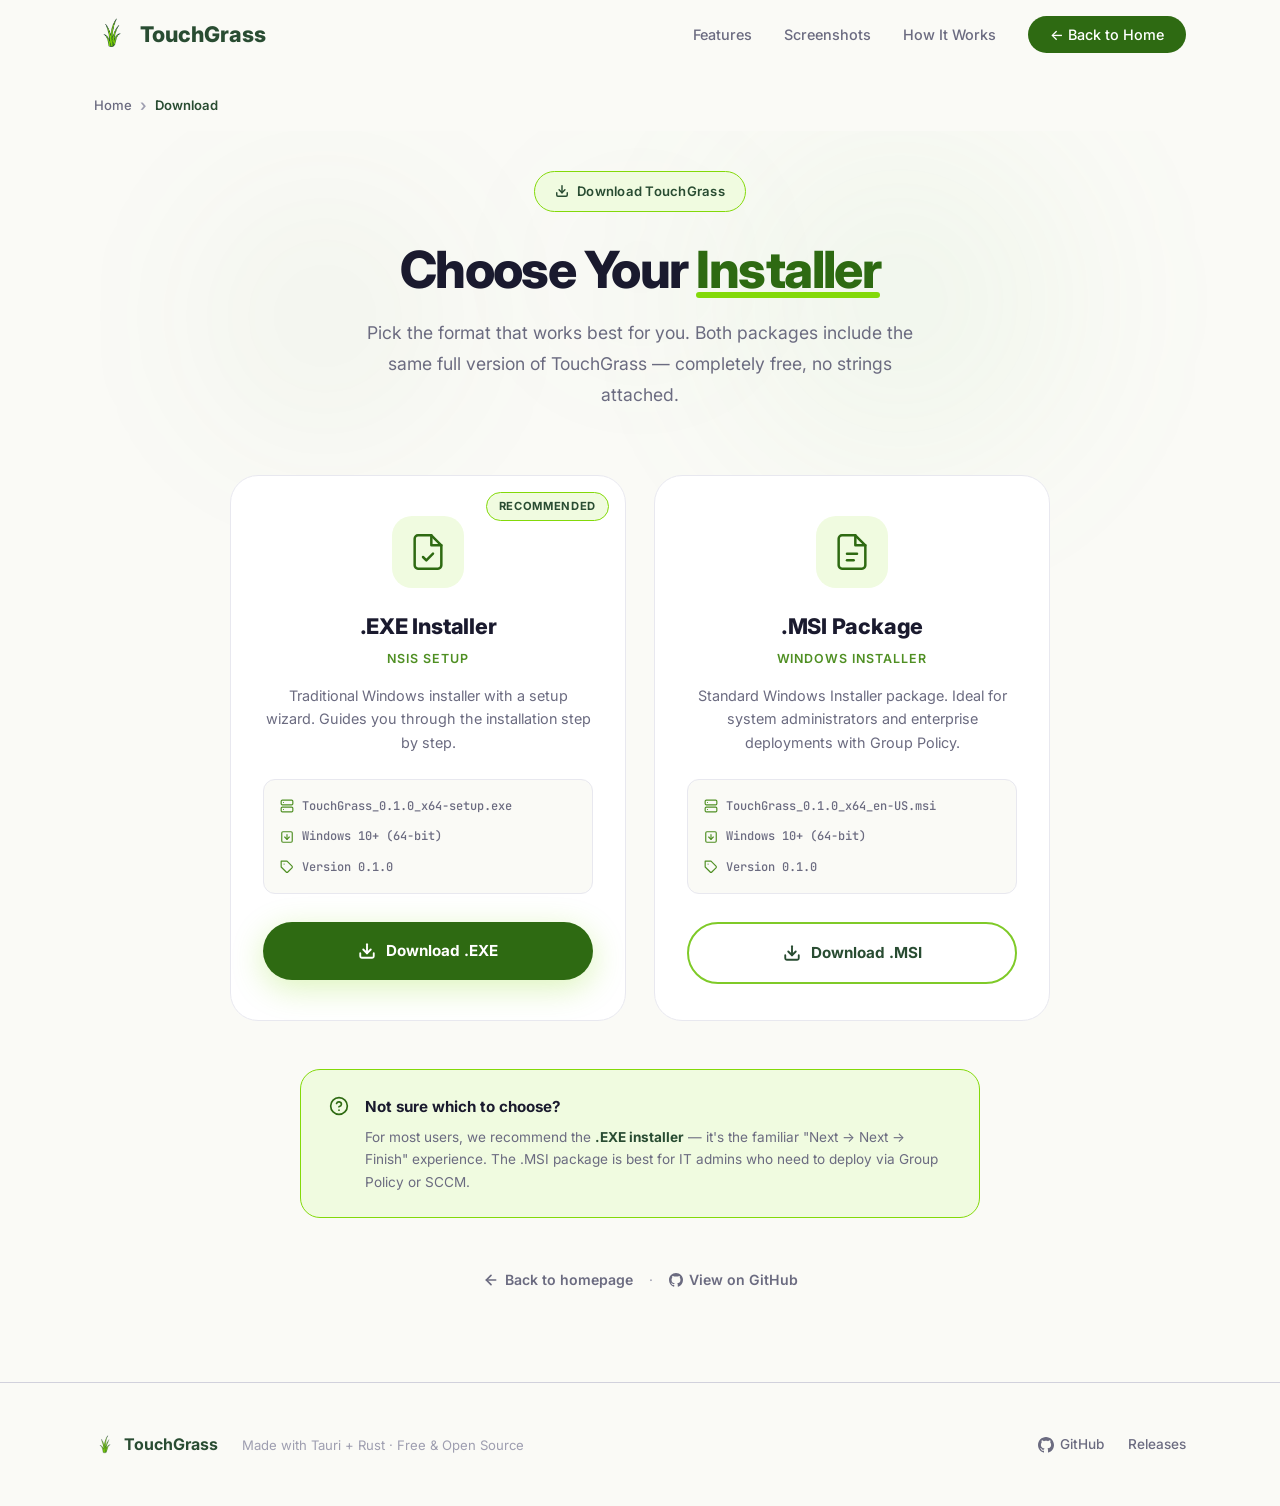
==== commit 9bee7603: "Seo and mobile responsible download site" ====
--- a/download.html
+++ b/download.html
@@ -4,11 +4,12 @@
   <!-- ===== Core Meta ===== -->
   <meta charset="UTF-8">
   <meta name="viewport" content="width=device-width, initial-scale=1.0">
-  <title>Download TouchGrass — Choose Your Installer</title>
-  <meta name="description" content="Download TouchGrass for Windows. Choose between the NSIS (.exe) installer or the MSI (.msi) package — both free and open source.">
-  <meta name="keywords" content="TouchGrass download, Windows installer, exe download, msi download, screen time tracker download">
+  <title>Download TouchGrass — Free Screen Time Tracker for Windows</title>
+  <meta name="description" content="Download TouchGrass for Windows — a free, open-source screen time tracker. Choose between the NSIS (.exe) installer or the MSI (.msi) package.">
+  <meta name="keywords" content="TouchGrass download, Windows installer, exe download, msi download, screen time tracker download, digital wellbeing app">
   <meta name="author" content="TouchGrass">
   <meta name="theme-color" content="#7CD106">
+  <meta name="robots" content="index, follow">
 
   <!-- ===== Canonical ===== -->
   <link rel="canonical" href="https://touchgrass.app/download.html">
@@ -24,25 +25,79 @@
   <!-- ===== Open Graph ===== -->
   <meta property="og:type" content="website">
   <meta property="og:locale" content="en_US">
-  <meta property="og:title" content="Download TouchGrass — Choose Your Installer">
-  <meta property="og:description" content="Download TouchGrass for Windows. Choose between the NSIS (.exe) installer or the MSI (.msi) package.">
+  <meta property="og:title" content="Download TouchGrass — Free Screen Time Tracker for Windows">
+  <meta property="og:description" content="Download TouchGrass for Windows. Choose between the NSIS (.exe) installer or the MSI (.msi) package — both free and open source.">
   <meta property="og:image" content="https://touchgrass.app/assets/og-image.png">
   <meta property="og:url" content="https://touchgrass.app/download.html">
   <meta property="og:site_name" content="TouchGrass">
+
+  <!-- ===== Twitter Card ===== -->
+  <meta name="twitter:card" content="summary_large_image">
+  <meta name="twitter:title" content="Download TouchGrass — Free Screen Time Tracker for Windows">
+  <meta name="twitter:description" content="Download TouchGrass for Windows. Choose between the NSIS (.exe) or MSI (.msi) installer — free and open source.">
+  <meta name="twitter:image" content="https://touchgrass.app/assets/og-image.png">
 
   <!-- ===== Font Preload ===== -->
   <link rel="preload" as="style" href="https://fonts.googleapis.com/css2?family=Inter:wght@400;500;600;700;800&family=JetBrains+Mono:wght@500&display=swap">
   <link href="https://fonts.googleapis.com/css2?family=Inter:wght@400;500;600;700;800&family=JetBrains+Mono:wght@500&display=swap" rel="stylesheet" media="print" onload="this.media='all'">
   <noscript><link href="https://fonts.googleapis.com/css2?family=Inter:wght@400;500;600;700;800&family=JetBrains+Mono:wght@500&display=swap" rel="stylesheet"></noscript>
 
-  <!-- ===== Stylesheets ===== -->
-  <link rel="preload" href="styles/main.css" as="style" onload="this.onload=null;this.rel='stylesheet'">
-  <noscript><link rel="stylesheet" href="styles/main.css"></noscript>
-  <link rel="preload" href="styles/download.css" as="style" onload="this.onload=null;this.rel='stylesheet'">
-  <noscript><link rel="stylesheet" href="styles/download.css"></noscript>
+  <!-- ===== Stylesheets (render-blocking for no FOUC) ===== -->
+  <link rel="stylesheet" href="styles/main.css">
+  <link rel="stylesheet" href="styles/download.css">
 
   <!-- ===== Critical CSS ===== -->
-  <style>*,*::before,*::after{margin:0;padding:0;box-sizing:border-box}:root{--green-900:#1a3d12;--green-800:#22571a;--green-700:#294c32;--green-600:#2e6a12;--green-500:#4f8f23;--green-400:#74b836;--green-300:#7fca28;--green-200:#83d909;--green-100:#b8ea7a;--green-50:#f0fbe0;--charcoal:#1a1a2e;--dark:#232336;--gray-800:#3a3a4e;--gray-600:#6b6b80;--gray-400:#9e9eb0;--gray-200:#d1d1dc;--gray-100:#e8e8ef;--off-white:#f5f5f0;--cream:#fafaf6;--white:#fff;--amber:#d4a04a;--amber-light:#f0d48a;--bg-primary:var(--cream);--bg-section-alt:var(--off-white);--text-primary:var(--charcoal);--text-secondary:var(--gray-600);--text-muted:var(--gray-400);--border-color:var(--gray-200);--font-sans:'Inter',-apple-system,BlinkMacSystemFont,'Segoe UI',sans-serif;--font-mono:'JetBrains Mono','Cascadia Code',monospace;--section-padding:120px 0;--container-max:1140px;--container-padding:0 24px;--radius-sm:8px;--radius-md:12px;--radius-lg:20px;--radius-xl:28px;--radius-full:9999px;--shadow-sm:0 1px 3px rgba(26,26,46,.06);--shadow-md:0 4px 16px rgba(26,26,46,.08);--shadow-lg:0 8px 32px rgba(26,26,46,.10);--shadow-xl:0 16px 48px rgba(26,26,46,.12);--shadow-green:0 8px 32px rgba(131,217,9,.28);--ease-out:cubic-bezier(.16,1,.3,1);--transition-fast:.2s var(--ease-out);--transition-base:.35s var(--ease-out);--transition-slow:.6s var(--ease-out)}html{scroll-behavior:smooth;-webkit-font-smoothing:antialiased;-moz-osx-font-smoothing:grayscale;font-size:16px}body{font-family:var(--font-sans);color:var(--text-primary);background:var(--bg-primary);line-height:1.7;overflow-x:hidden}img{max-width:100%;display:block}a{text-decoration:none;color:inherit}button{border:none;cursor:pointer;font-family:inherit}.container{max-width:var(--container-max);margin:0 auto;padding:var(--container-padding)}body.loading{opacity:0}body.loaded{opacity:1;transition:opacity .6s ease}.site-header{position:fixed;top:0;left:0;right:0;z-index:100;padding:16px 0;transition:background var(--transition-base),box-shadow var(--transition-base),padding var(--transition-base)}.site-header.scrolled{background:rgba(250,250,246,.92);backdrop-filter:blur(16px);-webkit-backdrop-filter:blur(16px);box-shadow:var(--shadow-sm);padding:10px 0}.nav-inner{display:flex;align-items:center;justify-content:space-between}.logo{display:flex;align-items:center;gap:10px;font-weight:800;font-size:1.35rem;color:var(--green-700)}.logo-icon-img{width:36px;height:36px;border-radius:var(--radius-sm);object-fit:contain}.nav-links{display:flex;align-items:center;gap:32px;list-style:none}.nav-links a{font-size:.9rem;font-weight:500;color:var(--text-secondary);transition:color var(--transition-fast);position:relative}.nav-cta{background:var(--green-600);color:#fff!important;padding:10px 22px;border-radius:var(--radius-full);font-weight:600;font-size:.875rem}.nav-toggle{display:none;flex-direction:column;gap:5px;background:none;padding:4px}.nav-toggle span{width:24px;height:2px;background:var(--charcoal);border-radius:2px}</style>
+  <style>body.loading{opacity:0}body.loaded{opacity:1;transition:opacity .6s ease}</style>
+
+  <!-- ===== JSON-LD Structured Data ===== -->
+  <script type="application/ld+json">
+  {
+    "@context": "https://schema.org",
+    "@type": "SoftwareApplication",
+    "name": "TouchGrass",
+    "operatingSystem": "Windows 10+",
+    "applicationCategory": "UtilitiesApplication",
+    "applicationSubCategory": "Digital Wellbeing",
+    "description": "A free, open-source screen time tracker that helps you build healthier digital habits.",
+    "url": "https://touchgrass.app/download.html",
+    "downloadUrl": "https://touchgrass.app/assets/setups/nsis/TouchGrass_0.1.0_x64-setup.exe",
+    "softwareVersion": "0.1.0",
+    "fileSize": "10MB",
+    "offers": {
+      "@type": "Offer",
+      "price": "0",
+      "priceCurrency": "USD"
+    },
+    "author": {
+      "@type": "Organization",
+      "name": "TouchGrass",
+      "url": "https://touchgrass.app"
+    },
+    "license": "https://github.com/Pranayy1/TouchGrass/blob/main/LICENSE"
+  }
+  </script>
+
+  <!-- ===== BreadcrumbList Structured Data ===== -->
+  <script type="application/ld+json">
+  {
+    "@context": "https://schema.org",
+    "@type": "BreadcrumbList",
+    "itemListElement": [
+      {
+        "@type": "ListItem",
+        "position": 1,
+        "name": "Home",
+        "item": "https://touchgrass.app/"
+      },
+      {
+        "@type": "ListItem",
+        "position": 2,
+        "name": "Download",
+        "item": "https://touchgrass.app/download.html"
+      }
+    ]
+  }
+  </script>
 </head>
 <body class="loading">
 
@@ -51,7 +106,7 @@
     <div class="container">
       <nav class="nav-inner" aria-label="Main navigation">
         <a href="index.html" class="logo" aria-label="TouchGrass Home">
-          <img src="assets/icon.png" alt="TouchGrass" class="logo-icon-img">
+          <img src="assets/icon.png" alt="TouchGrass logo" class="logo-icon-img" width="36" height="36">
           TouchGrass
         </a>
 
@@ -62,16 +117,26 @@
           <li><a href="index.html" class="nav-cta">← Back to Home</a></li>
         </ul>
 
-        <button class="nav-toggle" id="nav-toggle" aria-label="Toggle navigation" aria-expanded="false">
+        <button class="nav-toggle" id="nav-toggle" aria-label="Toggle navigation menu" aria-expanded="false">
           <span></span><span></span><span></span>
         </button>
       </nav>
     </div>
   </header>
 
-  <main>
+  <!-- ===== Breadcrumb ===== -->
+  <nav class="breadcrumb" aria-label="Breadcrumb">
+    <div class="container">
+      <ol class="breadcrumb-list">
+        <li><a href="index.html">Home</a></li>
+        <li aria-current="page">Download</li>
+      </ol>
+    </div>
+  </nav>
+
+  <main id="main-content">
     <!-- ===== DOWNLOAD HERO ===== -->
-    <section class="dl-hero" id="dl-hero">
+    <section class="dl-hero" id="dl-hero" aria-labelledby="dl-hero-heading">
       <div class="container">
         <div class="dl-hero-content">
           <!-- Animated background orbs -->
@@ -80,23 +145,23 @@
           <div class="dl-orb dl-orb-3" aria-hidden="true"></div>
 
           <div class="dl-badge">
-            <svg width="14" height="14" viewBox="0 0 24 24" fill="none" stroke="currentColor" stroke-width="2.5" stroke-linecap="round" stroke-linejoin="round"><path d="M21 15v4a2 2 0 0 1-2 2H5a2 2 0 0 1-2-2v-4"/><polyline points="7 10 12 15 17 10"/><line x1="12" y1="15" x2="12" y2="3"/></svg>
+            <svg width="14" height="14" viewBox="0 0 24 24" fill="none" stroke="currentColor" stroke-width="2.5" stroke-linecap="round" stroke-linejoin="round" aria-hidden="true"><path d="M21 15v4a2 2 0 0 1-2 2H5a2 2 0 0 1-2-2v-4"/><polyline points="7 10 12 15 17 10"/><line x1="12" y1="15" x2="12" y2="3"/></svg>
             Download TouchGrass
           </div>
 
-          <h1>Choose Your <span class="accent">Installer</span></h1>
+          <h1 id="dl-hero-heading">Choose Your <span class="accent">Installer</span></h1>
           <p class="dl-subtitle">
             Pick the format that works best for you. Both packages include the same full version of TouchGrass — completely free, no strings attached.
           </p>
         </div>
 
         <!-- ===== INSTALLER CARDS ===== -->
-        <div class="dl-cards">
+        <div class="dl-cards" role="list">
 
           <!-- EXE Card -->
-          <div class="dl-card" id="dl-card-exe">
+          <article class="dl-card" id="dl-card-exe" role="listitem">
             <div class="dl-card-badge dl-card-badge--recommended">Recommended</div>
-            <div class="dl-card-icon">
+            <div class="dl-card-icon" aria-hidden="true">
               <svg width="40" height="40" viewBox="0 0 24 24" fill="none" stroke="currentColor" stroke-width="1.5" stroke-linecap="round" stroke-linejoin="round">
                 <path d="M14 2H6a2 2 0 0 0-2 2v16a2 2 0 0 0 2 2h12a2 2 0 0 0 2-2V8z"/>
                 <polyline points="14 2 14 8 20 8"/>
@@ -109,30 +174,39 @@
               Traditional Windows installer with a setup wizard. Guides you through the installation step by step.
             </p>
 
-            <div class="dl-card-details">
-              <div class="dl-card-detail">
-                <svg width="14" height="14" viewBox="0 0 24 24" fill="none" stroke="currentColor" stroke-width="2" stroke-linecap="round" stroke-linejoin="round"><rect x="2" y="2" width="20" height="8" rx="2"/><rect x="2" y="14" width="20" height="8" rx="2"/><line x1="6" y1="6" x2="6.01" y2="6"/><line x1="6" y1="18" x2="6.01" y2="18"/></svg>
-                <span>TouchGrass_0.1.0_x64-setup.exe</span>
-              </div>
-              <div class="dl-card-detail">
-                <svg width="14" height="14" viewBox="0 0 24 24" fill="none" stroke="currentColor" stroke-width="2" stroke-linecap="round" stroke-linejoin="round"><rect x="3" y="3" width="18" height="18" rx="2"/><polyline points="8 12 12 16 16 12"/><line x1="12" y1="8" x2="12" y2="16"/></svg>
-                <span>Windows 10+ (64-bit)</span>
-              </div>
-              <div class="dl-card-detail">
-                <svg width="14" height="14" viewBox="0 0 24 24" fill="none" stroke="currentColor" stroke-width="2" stroke-linecap="round" stroke-linejoin="round"><path d="M20.59 13.41l-7.17 7.17a2 2 0 0 1-2.83 0L2 12V2h10l8.59 8.59a2 2 0 0 1 0 2.82z"/><line x1="7" y1="7" x2="7.01" y2="7"/></svg>
-                <span>Version 0.1.0</span>
-              </div>
-            </div>
-
-            <a href="assets/setups/nsis/TouchGrass_0.1.0_x64-setup.exe" class="dl-card-btn dl-card-btn--primary" id="download-exe-btn" download>
-              <svg width="18" height="18" viewBox="0 0 24 24" fill="none" stroke="currentColor" stroke-width="2.5" stroke-linecap="round" stroke-linejoin="round"><path d="M21 15v4a2 2 0 0 1-2 2H5a2 2 0 0 1-2-2v-4"/><polyline points="7 10 12 15 17 10"/><line x1="12" y1="15" x2="12" y2="3"/></svg>
+            <dl class="dl-card-details">
+              <div class="dl-card-detail">
+                <dt class="sr-only">Filename</dt>
+                <dd>
+                  <svg width="14" height="14" viewBox="0 0 24 24" fill="none" stroke="currentColor" stroke-width="2" stroke-linecap="round" stroke-linejoin="round" aria-hidden="true"><rect x="2" y="2" width="20" height="8" rx="2"/><rect x="2" y="14" width="20" height="8" rx="2"/><line x1="6" y1="6" x2="6.01" y2="6"/><line x1="6" y1="18" x2="6.01" y2="18"/></svg>
+                  <span>TouchGrass_0.1.0_x64-setup.exe</span>
+                </dd>
+              </div>
+              <div class="dl-card-detail">
+                <dt class="sr-only">Platform</dt>
+                <dd>
+                  <svg width="14" height="14" viewBox="0 0 24 24" fill="none" stroke="currentColor" stroke-width="2" stroke-linecap="round" stroke-linejoin="round" aria-hidden="true"><rect x="3" y="3" width="18" height="18" rx="2"/><polyline points="8 12 12 16 16 12"/><line x1="12" y1="8" x2="12" y2="16"/></svg>
+                  <span>Windows 10+ (64-bit)</span>
+                </dd>
+              </div>
+              <div class="dl-card-detail">
+                <dt class="sr-only">Version</dt>
+                <dd>
+                  <svg width="14" height="14" viewBox="0 0 24 24" fill="none" stroke="currentColor" stroke-width="2" stroke-linecap="round" stroke-linejoin="round" aria-hidden="true"><path d="M20.59 13.41l-7.17 7.17a2 2 0 0 1-2.83 0L2 12V2h10l8.59 8.59a2 2 0 0 1 0 2.82z"/><line x1="7" y1="7" x2="7.01" y2="7"/></svg>
+                  <span>Version 0.1.0</span>
+                </dd>
+              </div>
+            </dl>
+
+            <a href="assets/setups/nsis/TouchGrass_0.1.0_x64-setup.exe" class="dl-card-btn dl-card-btn--primary" id="download-exe-btn" download aria-label="Download TouchGrass EXE installer">
+              <svg width="18" height="18" viewBox="0 0 24 24" fill="none" stroke="currentColor" stroke-width="2.5" stroke-linecap="round" stroke-linejoin="round" aria-hidden="true"><path d="M21 15v4a2 2 0 0 1-2 2H5a2 2 0 0 1-2-2v-4"/><polyline points="7 10 12 15 17 10"/><line x1="12" y1="15" x2="12" y2="3"/></svg>
               Download .EXE
             </a>
-          </div>
+          </article>
 
           <!-- MSI Card -->
-          <div class="dl-card" id="dl-card-msi">
-            <div class="dl-card-icon">
+          <article class="dl-card" id="dl-card-msi" role="listitem">
+            <div class="dl-card-icon" aria-hidden="true">
               <svg width="40" height="40" viewBox="0 0 24 24" fill="none" stroke="currentColor" stroke-width="1.5" stroke-linecap="round" stroke-linejoin="round">
                 <path d="M14 2H6a2 2 0 0 0-2 2v16a2 2 0 0 0 2 2h12a2 2 0 0 0 2-2V8z"/>
                 <polyline points="14 2 14 8 20 8"/>
@@ -146,52 +220,61 @@
               Standard Windows Installer package. Ideal for system administrators and enterprise deployments with Group Policy.
             </p>
 
-            <div class="dl-card-details">
-              <div class="dl-card-detail">
-                <svg width="14" height="14" viewBox="0 0 24 24" fill="none" stroke="currentColor" stroke-width="2" stroke-linecap="round" stroke-linejoin="round"><rect x="2" y="2" width="20" height="8" rx="2"/><rect x="2" y="14" width="20" height="8" rx="2"/><line x1="6" y1="6" x2="6.01" y2="6"/><line x1="6" y1="18" x2="6.01" y2="18"/></svg>
-                <span>TouchGrass_0.1.0_x64_en-US.msi</span>
-              </div>
-              <div class="dl-card-detail">
-                <svg width="14" height="14" viewBox="0 0 24 24" fill="none" stroke="currentColor" stroke-width="2" stroke-linecap="round" stroke-linejoin="round"><rect x="3" y="3" width="18" height="18" rx="2"/><polyline points="8 12 12 16 16 12"/><line x1="12" y1="8" x2="12" y2="16"/></svg>
-                <span>Windows 10+ (64-bit)</span>
-              </div>
-              <div class="dl-card-detail">
-                <svg width="14" height="14" viewBox="0 0 24 24" fill="none" stroke="currentColor" stroke-width="2" stroke-linecap="round" stroke-linejoin="round"><path d="M20.59 13.41l-7.17 7.17a2 2 0 0 1-2.83 0L2 12V2h10l8.59 8.59a2 2 0 0 1 0 2.82z"/><line x1="7" y1="7" x2="7.01" y2="7"/></svg>
-                <span>Version 0.1.0</span>
-              </div>
-            </div>
-
-            <a href="assets/setups/msi/TouchGrass_0.1.0_x64_en-US.msi" class="dl-card-btn dl-card-btn--secondary" id="download-msi-btn" download>
-              <svg width="18" height="18" viewBox="0 0 24 24" fill="none" stroke="currentColor" stroke-width="2.5" stroke-linecap="round" stroke-linejoin="round"><path d="M21 15v4a2 2 0 0 1-2 2H5a2 2 0 0 1-2-2v-4"/><polyline points="7 10 12 15 17 10"/><line x1="12" y1="15" x2="12" y2="3"/></svg>
+            <dl class="dl-card-details">
+              <div class="dl-card-detail">
+                <dt class="sr-only">Filename</dt>
+                <dd>
+                  <svg width="14" height="14" viewBox="0 0 24 24" fill="none" stroke="currentColor" stroke-width="2" stroke-linecap="round" stroke-linejoin="round" aria-hidden="true"><rect x="2" y="2" width="20" height="8" rx="2"/><rect x="2" y="14" width="20" height="8" rx="2"/><line x1="6" y1="6" x2="6.01" y2="6"/><line x1="6" y1="18" x2="6.01" y2="18"/></svg>
+                  <span>TouchGrass_0.1.0_x64_en-US.msi</span>
+                </dd>
+              </div>
+              <div class="dl-card-detail">
+                <dt class="sr-only">Platform</dt>
+                <dd>
+                  <svg width="14" height="14" viewBox="0 0 24 24" fill="none" stroke="currentColor" stroke-width="2" stroke-linecap="round" stroke-linejoin="round" aria-hidden="true"><rect x="3" y="3" width="18" height="18" rx="2"/><polyline points="8 12 12 16 16 12"/><line x1="12" y1="8" x2="12" y2="16"/></svg>
+                  <span>Windows 10+ (64-bit)</span>
+                </dd>
+              </div>
+              <div class="dl-card-detail">
+                <dt class="sr-only">Version</dt>
+                <dd>
+                  <svg width="14" height="14" viewBox="0 0 24 24" fill="none" stroke="currentColor" stroke-width="2" stroke-linecap="round" stroke-linejoin="round" aria-hidden="true"><path d="M20.59 13.41l-7.17 7.17a2 2 0 0 1-2.83 0L2 12V2h10l8.59 8.59a2 2 0 0 1 0 2.82z"/><line x1="7" y1="7" x2="7.01" y2="7"/></svg>
+                  <span>Version 0.1.0</span>
+                </dd>
+              </div>
+            </dl>
+
+            <a href="assets/setups/msi/TouchGrass_0.1.0_x64_en-US.msi" class="dl-card-btn dl-card-btn--secondary" id="download-msi-btn" download aria-label="Download TouchGrass MSI package">
+              <svg width="18" height="18" viewBox="0 0 24 24" fill="none" stroke="currentColor" stroke-width="2.5" stroke-linecap="round" stroke-linejoin="round" aria-hidden="true"><path d="M21 15v4a2 2 0 0 1-2 2H5a2 2 0 0 1-2-2v-4"/><polyline points="7 10 12 15 17 10"/><line x1="12" y1="15" x2="12" y2="3"/></svg>
               Download .MSI
             </a>
-          </div>
+          </article>
 
         </div>
 
         <!-- ===== HELP SECTION ===== -->
-        <div class="dl-help">
+        <aside class="dl-help" aria-label="Installation help">
           <div class="dl-help-card">
-            <svg width="20" height="20" viewBox="0 0 24 24" fill="none" stroke="currentColor" stroke-width="2" stroke-linecap="round" stroke-linejoin="round"><circle cx="12" cy="12" r="10"/><path d="M9.09 9a3 3 0 0 1 5.83 1c0 2-3 3-3 3"/><line x1="12" y1="17" x2="12.01" y2="17"/></svg>
+            <svg width="20" height="20" viewBox="0 0 24 24" fill="none" stroke="currentColor" stroke-width="2" stroke-linecap="round" stroke-linejoin="round" aria-hidden="true"><circle cx="12" cy="12" r="10"/><path d="M9.09 9a3 3 0 0 1 5.83 1c0 2-3 3-3 3"/><line x1="12" y1="17" x2="12.01" y2="17"/></svg>
             <div>
-              <h3>Not sure which to choose?</h3>
+              <h2 class="dl-help-title">Not sure which to choose?</h2>
               <p>For most users, we recommend the <strong>.EXE installer</strong> — it's the familiar "Next → Next → Finish" experience. The .MSI package is best for IT admins who need to deploy via Group Policy or SCCM.</p>
             </div>
           </div>
-        </div>
+        </aside>
 
         <!-- ===== BACK LINK ===== -->
-        <div class="dl-back">
+        <nav class="dl-back" aria-label="Page navigation">
           <a href="index.html" class="dl-back-link" id="back-home-btn">
-            <svg width="16" height="16" viewBox="0 0 24 24" fill="none" stroke="currentColor" stroke-width="2.5" stroke-linecap="round" stroke-linejoin="round"><line x1="19" y1="12" x2="5" y2="12"/><polyline points="12 19 5 12 12 5"/></svg>
+            <svg width="16" height="16" viewBox="0 0 24 24" fill="none" stroke="currentColor" stroke-width="2.5" stroke-linecap="round" stroke-linejoin="round" aria-hidden="true"><line x1="19" y1="12" x2="5" y2="12"/><polyline points="12 19 5 12 12 5"/></svg>
             Back to homepage
           </a>
-          <span class="dl-back-divider">·</span>
+          <span class="dl-back-divider" aria-hidden="true">·</span>
           <a href="https://github.com/Pranayy1/TouchGrass" class="dl-back-link" target="_blank" rel="noopener noreferrer">
-            <svg width="14" height="14" viewBox="0 0 24 24" fill="currentColor"><path d="M12 0c-6.626 0-12 5.373-12 12 0 5.302 3.438 9.8 8.207 11.387.599.111.793-.261.793-.577v-2.234c-3.338.726-4.033-1.416-4.033-1.416-.546-1.387-1.333-1.756-1.333-1.756-1.089-.745.083-.729.083-.729 1.205.084 1.839 1.237 1.839 1.237 1.07 1.834 2.807 1.304 3.492.997.107-.775.418-1.305.762-1.604-2.665-.305-5.467-1.334-5.467-5.931 0-1.311.469-2.381 1.236-3.221-.124-.303-.535-1.524.117-3.176 0 0 1.008-.322 3.301 1.23.957-.266 1.983-.399 3.003-.404 1.02.005 2.047.138 3.006.404 2.291-1.552 3.297-1.23 3.297-1.23.653 1.653.242 2.874.118 3.176.77.84 1.235 1.911 1.235 3.221 0 4.609-2.807 5.624-5.479 5.921.43.372.823 1.102.823 2.222v3.293c0 .319.192.694.801.576 4.765-1.589 8.199-6.086 8.199-11.386 0-6.627-5.373-12-12-12z"/></svg>
+            <svg width="14" height="14" viewBox="0 0 24 24" fill="currentColor" aria-hidden="true"><path d="M12 0c-6.626 0-12 5.373-12 12 0 5.302 3.438 9.8 8.207 11.387.599.111.793-.261.793-.577v-2.234c-3.338.726-4.033-1.416-4.033-1.416-.546-1.387-1.333-1.756-1.333-1.756-1.089-.745.083-.729.083-.729 1.205.084 1.839 1.237 1.839 1.237 1.07 1.834 2.807 1.304 3.492.997.107-.775.418-1.305.762-1.604-2.665-.305-5.467-1.334-5.467-5.931 0-1.311.469-2.381 1.236-3.221-.124-.303-.535-1.524.117-3.176 0 0 1.008-.322 3.301 1.23.957-.266 1.983-.399 3.003-.404 1.02.005 2.047.138 3.006.404 2.291-1.552 3.297-1.23 3.297-1.23.653 1.653.242 2.874.118 3.176.77.84 1.235 1.911 1.235 3.221 0 4.609-2.807 5.624-5.479 5.921.43.372.823 1.102.823 2.222v3.293c0 .319.192.694.801.576 4.765-1.589 8.199-6.086 8.199-11.386 0-6.627-5.373-12-12-12z"/></svg>
             View on GitHub
           </a>
-        </div>
+        </nav>
 
       </div>
     </section>
@@ -205,15 +288,15 @@
           <div class="footer-brand"><img src="assets/icon.png" alt="" width="22" height="22"> TouchGrass</div>
           <span class="footer-text">Made with Tauri + Rust · Free & Open Source</span>
         </div>
-        <div class="footer-links">
+        <nav class="footer-links" aria-label="Footer navigation">
           <a href="https://github.com/Pranayy1/TouchGrass" target="_blank" rel="noopener noreferrer">
-            <svg width="16" height="16" viewBox="0 0 24 24" fill="currentColor"><path d="M12 0c-6.626 0-12 5.373-12 12 0 5.302 3.438 9.8 8.207 11.387.599.111.793-.261.793-.577v-2.234c-3.338.726-4.033-1.416-4.033-1.416-.546-1.387-1.333-1.756-1.333-1.756-1.089-.745.083-.729.083-.729 1.205.084 1.839 1.237 1.839 1.237 1.07 1.834 2.807 1.304 3.492.997.107-.775.418-1.305.762-1.604-2.665-.305-5.467-1.334-5.467-5.931 0-1.311.469-2.381 1.236-3.221-.124-.303-.535-1.524.117-3.176 0 0 1.008-.322 3.301 1.23.957-.266 1.983-.399 3.003-.404 1.02.005 2.047.138 3.006.404 2.291-1.552 3.297-1.23 3.297-1.23.653 1.653.242 2.874.118 3.176.77.84 1.235 1.911 1.235 3.221 0 4.609-2.807 5.624-5.479 5.921.43.372.823 1.102.823 2.222v3.293c0 .319.192.694.801.576 4.765-1.589 8.199-6.086 8.199-11.386 0-6.627-5.373-12-12-12z"/></svg>
+            <svg width="16" height="16" viewBox="0 0 24 24" fill="currentColor" aria-hidden="true"><path d="M12 0c-6.626 0-12 5.373-12 12 0 5.302 3.438 9.8 8.207 11.387.599.111.793-.261.793-.577v-2.234c-3.338.726-4.033-1.416-4.033-1.416-.546-1.387-1.333-1.756-1.333-1.756-1.089-.745.083-.729.083-.729 1.205.084 1.839 1.237 1.839 1.237 1.07 1.834 2.807 1.304 3.492.997.107-.775.418-1.305.762-1.604-2.665-.305-5.467-1.334-5.467-5.931 0-1.311.469-2.381 1.236-3.221-.124-.303-.535-1.524.117-3.176 0 0 1.008-.322 3.301 1.23.957-.266 1.983-.399 3.003-.404 1.02.005 2.047.138 3.006.404 2.291-1.552 3.297-1.23 3.297-1.23.653 1.653.242 2.874.118 3.176.77.84 1.235 1.911 1.235 3.221 0 4.609-2.807 5.624-5.479 5.921.43.372.823 1.102.823 2.222v3.293c0 .319.192.694.801.576 4.765-1.589 8.199-6.086 8.199-11.386 0-6.627-5.373-12-12-12z"/></svg>
             GitHub
           </a>
           <a href="https://github.com/Pranayy1/TouchGrass/releases/latest">
             Releases
           </a>
-        </div>
+        </nav>
       </div>
     </div>
   </footer>
--- a/styles/download.css
+++ b/styles/download.css
@@ -2,12 +2,55 @@
    TouchGrass Download Page Styles
    ======================================== */
 
+/* --- Breadcrumb --- */
+.breadcrumb {
+  padding-top: 80px;
+  padding-bottom: 0;
+}
+
+.breadcrumb-list {
+  display: flex;
+  align-items: center;
+  gap: 8px;
+  list-style: none;
+  font-size: 0.82rem;
+  color: var(--text-muted);
+  padding: 12px 0;
+}
+
+.breadcrumb-list li {
+  display: flex;
+  align-items: center;
+  gap: 8px;
+}
+
+.breadcrumb-list li + li::before {
+  content: '›';
+  color: var(--gray-400);
+  font-size: 1rem;
+}
+
+.breadcrumb-list a {
+  color: var(--text-secondary);
+  font-weight: 500;
+  transition: color var(--transition-fast);
+}
+
+.breadcrumb-list a:hover {
+  color: var(--green-600);
+}
+
+.breadcrumb-list [aria-current="page"] {
+  color: var(--green-700);
+  font-weight: 600;
+}
+
 /* --- Download Hero --- */
 .dl-hero {
-  padding: 160px 0 80px;
+  padding: 40px 0 80px;
   position: relative;
   overflow: hidden;
-  min-height: 100vh;
+  min-height: calc(100vh - 80px);
   display: flex;
   align-items: flex-start;
 }
@@ -238,6 +281,14 @@
   color: var(--text-secondary);
   font-weight: 500;
 }
+.dl-card-detail dt {
+  /* sr-only handled by global class */
+}
+.dl-card-detail dd {
+  display: flex;
+  align-items: center;
+  gap: 8px;
+}
 .dl-card-detail svg {
   flex-shrink: 0;
   color: var(--green-500);
@@ -246,6 +297,7 @@
   font-family: var(--font-mono);
   font-size: 0.75rem;
   word-break: break-all;
+  overflow-wrap: break-word;
 }
 
 /* --- Card Buttons --- */
@@ -265,6 +317,8 @@
               border-color var(--transition-fast);
   position: relative;
   overflow: hidden;
+  /* Ensure minimum tap target of 48px */
+  min-height: 48px;
 }
 
 .dl-card-btn::after {
@@ -289,6 +343,11 @@
   transform: translateY(-2px);
   box-shadow: 0 12px 40px rgba(74,140,63,0.35);
 }
+/* Active/touch state */
+.dl-card-btn--primary:active {
+  transform: translateY(0);
+  box-shadow: var(--shadow-green);
+}
 
 .dl-card-btn--secondary {
   background: transparent;
@@ -300,6 +359,10 @@
   border-color: var(--green-500);
   transform: translateY(-2px);
   box-shadow: 0 8px 24px rgba(74,140,63,0.15);
+}
+.dl-card-btn--secondary:active {
+  transform: translateY(0);
+  box-shadow: none;
 }
 
 .dl-card-btn svg {
@@ -345,7 +408,7 @@
   margin-top: 2px;
 }
 
-.dl-help-card h3 {
+.dl-help-title {
   font-size: 0.95rem;
   font-weight: 700;
   color: var(--charcoal);
@@ -379,6 +442,9 @@
   font-weight: 600;
   color: var(--text-secondary);
   transition: color var(--transition-fast);
+  /* Minimum tap target */
+  min-height: 44px;
+  padding: 8px 4px;
 }
 .dl-back-link:hover {
   color: var(--green-600);
@@ -390,28 +456,53 @@
 }
 
 /* ========================================
-   RESPONSIVE
+   RESPONSIVE — Tablet (≤ 768px)
    ======================================== */
 @media (max-width: 768px) {
+  .breadcrumb {
+    padding-top: 68px;
+  }
+
   .dl-hero {
-    padding: 120px 0 60px;
-  }
+    padding: 24px 0 60px;
+    min-height: auto;
+  }
+
+  .dl-hero-content {
+    margin-bottom: 40px;
+  }
+
   .dl-cards {
     grid-template-columns: 1fr;
-    max-width: 420px;
-  }
+    max-width: 480px;
+    gap: 20px;
+  }
+
   .dl-card {
     padding: 32px 24px 28px;
   }
+
+  .dl-card-desc {
+    min-height: auto;
+  }
+
+  /* Disable hover transforms on touch devices */
+  .dl-card:hover {
+    transform: none;
+  }
+
   .dl-help-card {
     flex-direction: column;
     text-align: center;
     align-items: center;
-  }
+    padding: 20px;
+  }
+
   .dl-back {
     flex-direction: column;
     gap: 8px;
   }
+
   .dl-back-divider {
     display: none;
   }
@@ -432,13 +523,180 @@
     border-bottom-left-radius: var(--radius-lg);
     border-bottom-right-radius: var(--radius-lg);
   }
-}
-
+
+  /* Reduce orb sizes on mobile to prevent overflow */
+  .dl-orb-1 {
+    width: 280px; height: 280px;
+    top: -60px; right: -60px;
+  }
+  .dl-orb-2 {
+    width: 200px; height: 200px;
+    bottom: -40px; left: -40px;
+  }
+  .dl-orb-3 {
+    width: 150px; height: 150px;
+  }
+}
+
+/* ========================================
+   RESPONSIVE — Small phone (≤ 480px)
+   ======================================== */
 @media (max-width: 480px) {
+  .breadcrumb-list {
+    font-size: 0.75rem;
+  }
+
   .dl-hero h1 {
     font-size: 1.85rem;
   }
+
+  .dl-subtitle {
+    font-size: 0.95rem;
+  }
+
+  .dl-badge {
+    font-size: 0.75rem;
+    padding: 6px 14px;
+  }
+
+  .dl-cards {
+    max-width: 100%;
+  }
+
+  .dl-card {
+    padding: 28px 20px 24px;
+  }
+
+  .dl-card-title {
+    font-size: 1.15rem;
+  }
+
   .dl-card-detail span {
-    font-size: 0.68rem;
-  }
-}
+    font-size: 0.65rem;
+  }
+
+  .dl-card-btn {
+    padding: 14px 20px;
+    font-size: 0.88rem;
+  }
+
+  .dl-card-icon {
+    width: 60px; height: 60px;
+  }
+  .dl-card-icon svg {
+    width: 32px; height: 32px;
+  }
+
+  .dl-help-card p {
+    font-size: 0.8rem;
+  }
+}
+
+/* ========================================
+   RESPONSIVE — Very small (≤ 360px)
+   ======================================== */
+@media (max-width: 360px) {
+  .dl-hero h1 {
+    font-size: 1.6rem;
+  }
+
+  .dl-card {
+    padding: 24px 16px 20px;
+  }
+
+  .dl-card-details {
+    padding: 12px;
+  }
+
+  .dl-card-detail span {
+    font-size: 0.6rem;
+  }
+}
+
+/* ========================================
+   TOUCH DEVICE OPTIMIZATIONS
+   ======================================== */
+@media (hover: none) and (pointer: coarse) {
+  /* Disable hover-only effects on touch devices */
+  .dl-card:hover {
+    transform: none;
+    box-shadow: var(--shadow-md);
+  }
+  .dl-card:hover::before {
+    opacity: 0;
+  }
+  .dl-card:hover .dl-card-icon {
+    transform: none;
+    background: var(--green-50);
+  }
+
+  /* Ensure active states work on touch */
+  .dl-card:active {
+    transform: scale(0.98);
+    border-color: var(--green-200);
+  }
+
+  .dl-card-btn--primary:hover {
+    transform: none;
+  }
+  .dl-card-btn--primary:active {
+    transform: scale(0.97);
+  }
+
+  .dl-card-btn--secondary:hover {
+    transform: none;
+  }
+  .dl-card-btn--secondary:active {
+    transform: scale(0.97);
+  }
+
+  /* Disable pulse animation on touch to save battery */
+  #dl-card-exe {
+    animation: none;
+    border-color: var(--green-200);
+  }
+}
+
+/* ========================================
+   REDUCED MOTION PREFERENCE
+   ======================================== */
+@media (prefers-reduced-motion: reduce) {
+  .dl-orb {
+    animation: none;
+  }
+  .dl-badge,
+  .dl-hero h1,
+  .dl-subtitle,
+  .dl-cards,
+  .dl-help,
+  .dl-back {
+    animation: none;
+    opacity: 1;
+    transform: none;
+  }
+  #dl-card-exe {
+    animation: none;
+  }
+  .dl-card {
+    transition: none;
+  }
+  .dl-card-btn {
+    transition: none;
+  }
+}
+
+/* ========================================
+   LANDSCAPE PHONE
+   ======================================== */
+@media (max-height: 500px) and (orientation: landscape) {
+  .dl-hero {
+    padding: 20px 0 40px;
+    min-height: auto;
+  }
+  .dl-hero-content {
+    margin-bottom: 32px;
+  }
+  .dl-cards {
+    grid-template-columns: repeat(2, 1fr);
+  }
+}
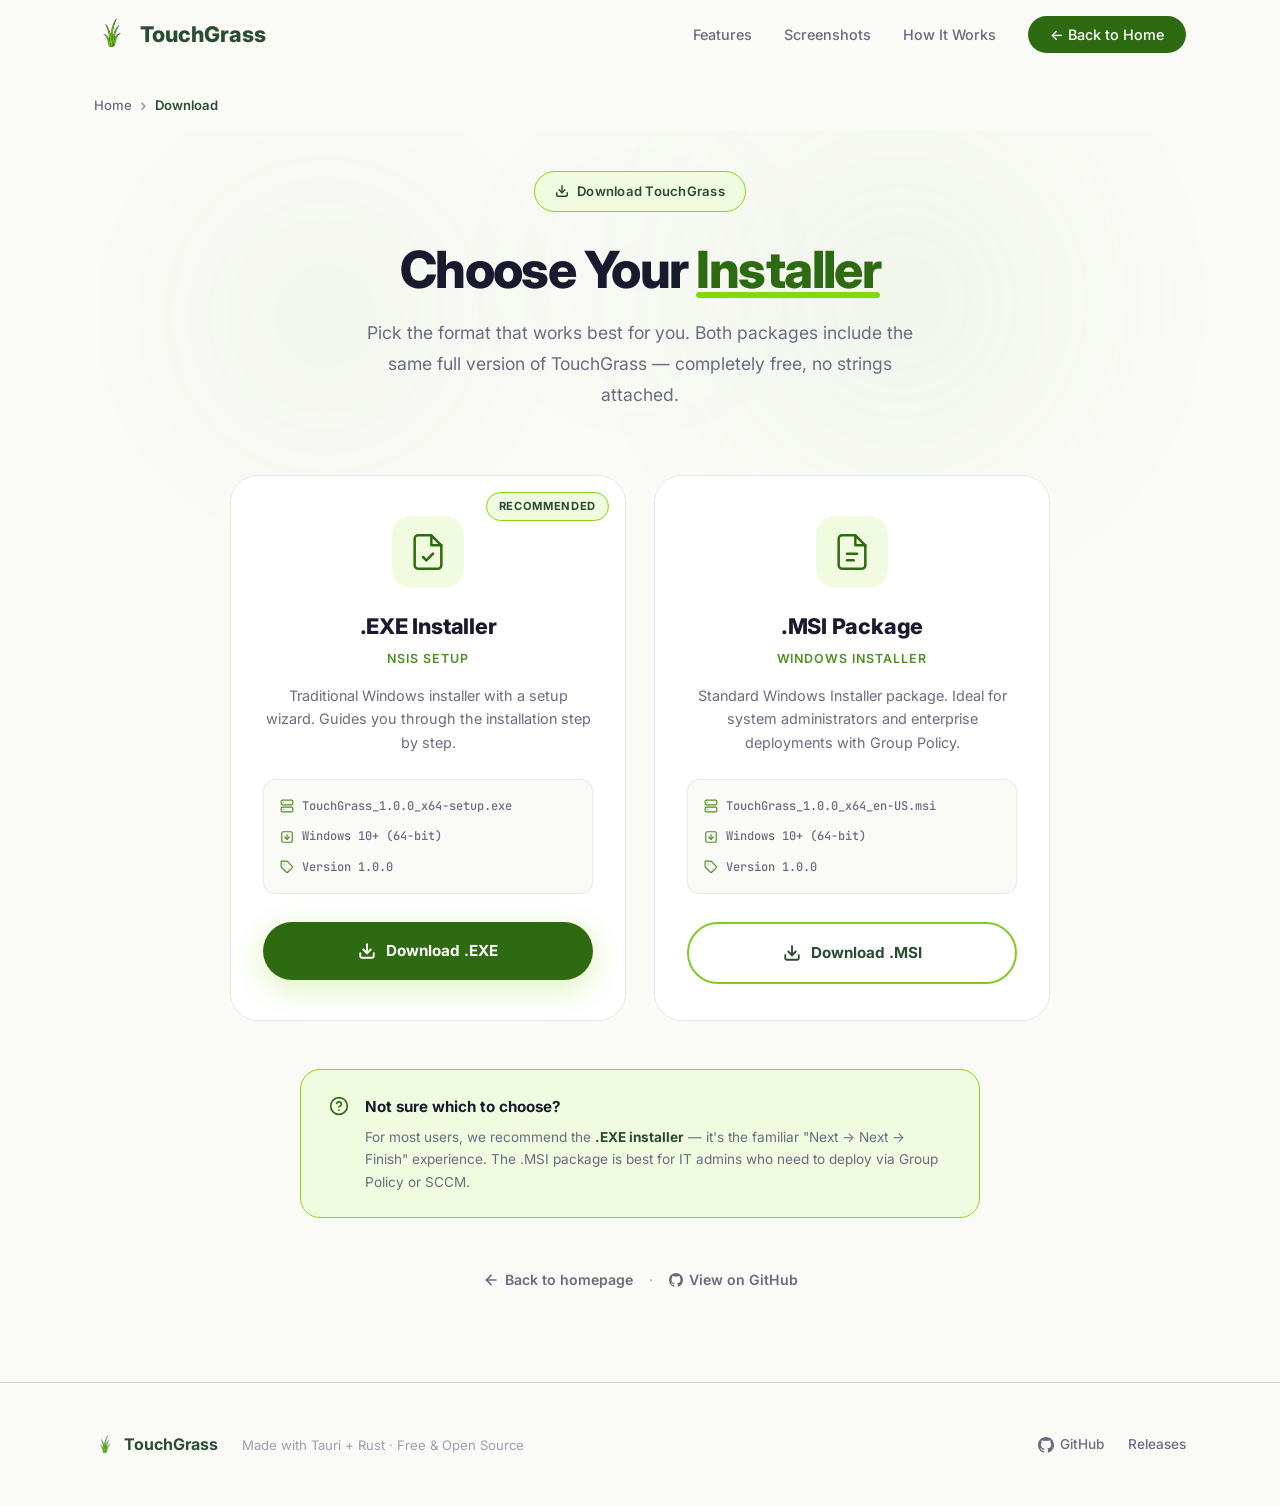
==== commit 30b33e79: "Fixing the Version difference in download and homepage" ====
--- a/download.html
+++ b/download.html
@@ -179,7 +179,7 @@
                 <dt class="sr-only">Filename</dt>
                 <dd>
                   <svg width="14" height="14" viewBox="0 0 24 24" fill="none" stroke="currentColor" stroke-width="2" stroke-linecap="round" stroke-linejoin="round" aria-hidden="true"><rect x="2" y="2" width="20" height="8" rx="2"/><rect x="2" y="14" width="20" height="8" rx="2"/><line x1="6" y1="6" x2="6.01" y2="6"/><line x1="6" y1="18" x2="6.01" y2="18"/></svg>
-                  <span>TouchGrass_0.1.0_x64-setup.exe</span>
+                  <span>TouchGrass_1.0.0_x64-setup.exe</span>
                 </dd>
               </div>
               <div class="dl-card-detail">
@@ -193,7 +193,7 @@
                 <dt class="sr-only">Version</dt>
                 <dd>
                   <svg width="14" height="14" viewBox="0 0 24 24" fill="none" stroke="currentColor" stroke-width="2" stroke-linecap="round" stroke-linejoin="round" aria-hidden="true"><path d="M20.59 13.41l-7.17 7.17a2 2 0 0 1-2.83 0L2 12V2h10l8.59 8.59a2 2 0 0 1 0 2.82z"/><line x1="7" y1="7" x2="7.01" y2="7"/></svg>
-                  <span>Version 0.1.0</span>
+                  <span>Version 1.0.0</span>
                 </dd>
               </div>
             </dl>
@@ -225,7 +225,7 @@
                 <dt class="sr-only">Filename</dt>
                 <dd>
                   <svg width="14" height="14" viewBox="0 0 24 24" fill="none" stroke="currentColor" stroke-width="2" stroke-linecap="round" stroke-linejoin="round" aria-hidden="true"><rect x="2" y="2" width="20" height="8" rx="2"/><rect x="2" y="14" width="20" height="8" rx="2"/><line x1="6" y1="6" x2="6.01" y2="6"/><line x1="6" y1="18" x2="6.01" y2="18"/></svg>
-                  <span>TouchGrass_0.1.0_x64_en-US.msi</span>
+                  <span>TouchGrass_1.0.0_x64_en-US.msi</span>
                 </dd>
               </div>
               <div class="dl-card-detail">
@@ -239,7 +239,7 @@
                 <dt class="sr-only">Version</dt>
                 <dd>
                   <svg width="14" height="14" viewBox="0 0 24 24" fill="none" stroke="currentColor" stroke-width="2" stroke-linecap="round" stroke-linejoin="round" aria-hidden="true"><path d="M20.59 13.41l-7.17 7.17a2 2 0 0 1-2.83 0L2 12V2h10l8.59 8.59a2 2 0 0 1 0 2.82z"/><line x1="7" y1="7" x2="7.01" y2="7"/></svg>
-                  <span>Version 0.1.0</span>
+                  <span>Version 1.0.0</span>
                 </dd>
               </div>
             </dl>
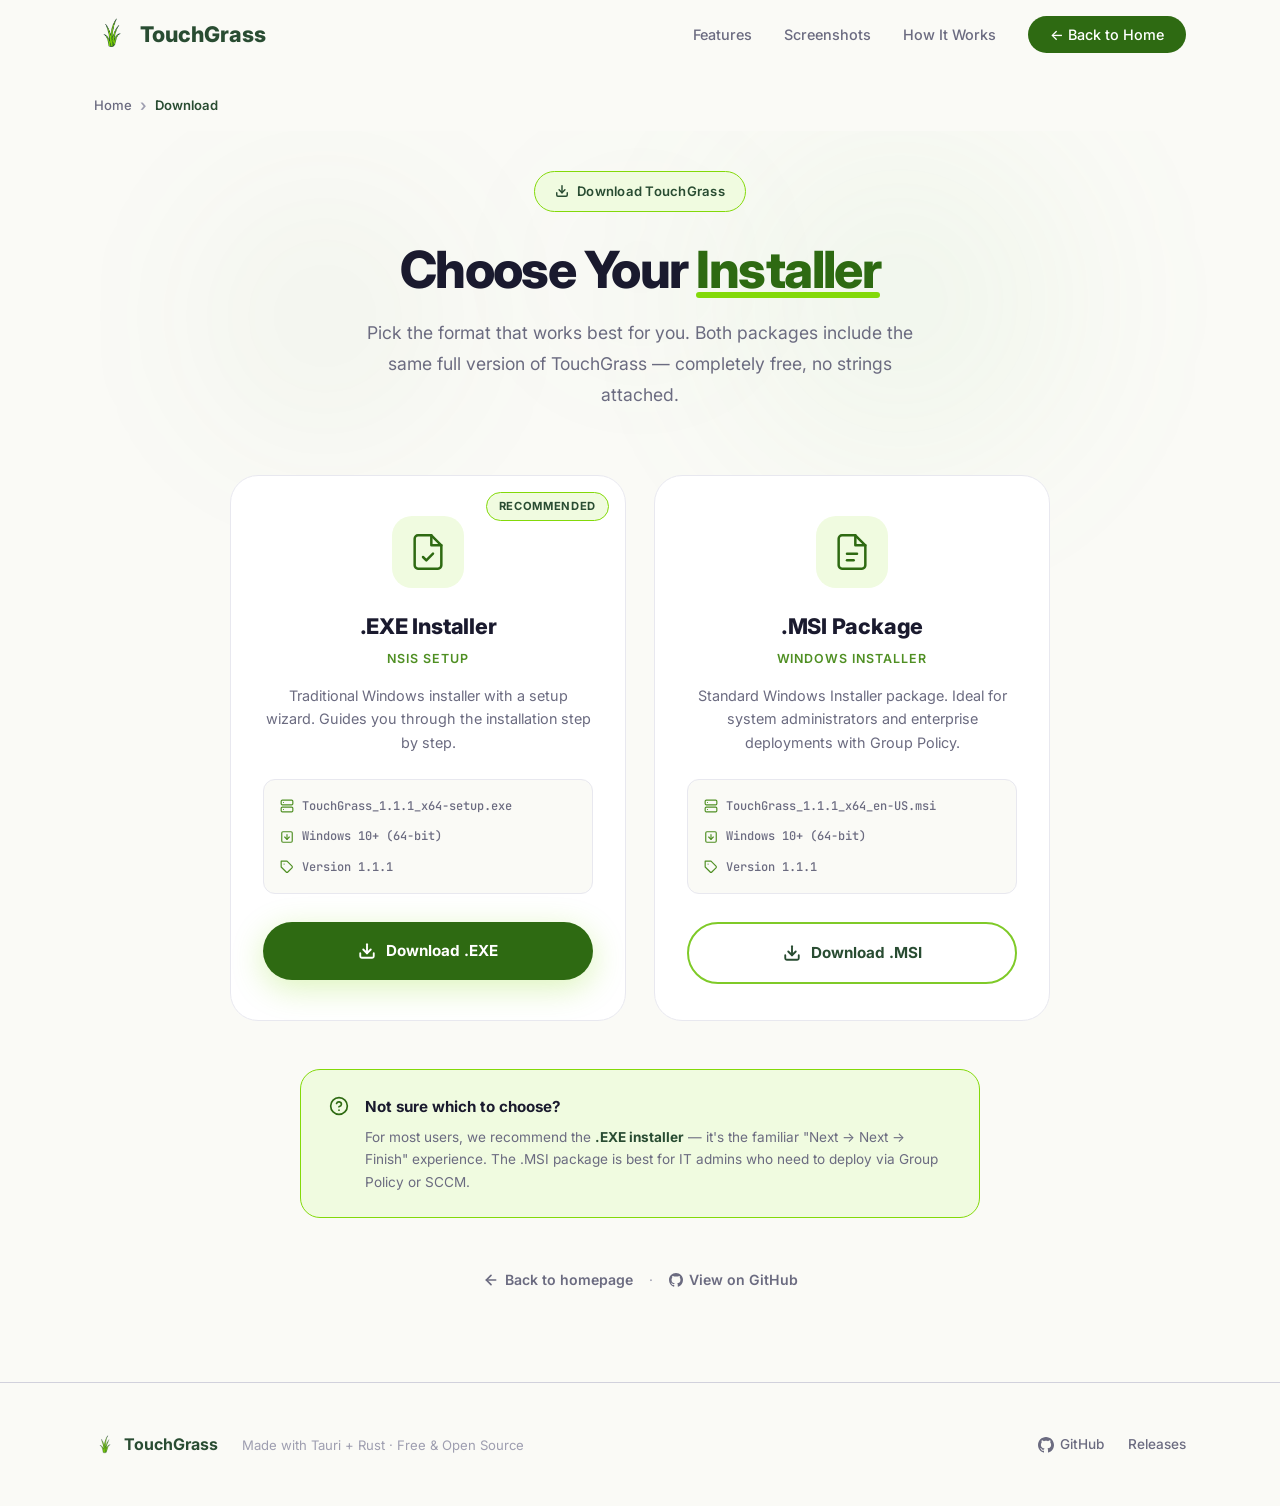
==== commit 3e91b6cf: "replacing all the old references to new ones" ====
--- a/download.html
+++ b/download.html
@@ -12,7 +12,7 @@
   <meta name="robots" content="index, follow">
 
   <!-- ===== Canonical ===== -->
-  <link rel="canonical" href="https://touchgrass.app/download.html">
+  <link rel="canonical" href="https://pranayy1.github.io/touchgrass-site/download.html">
 
   <!-- ===== Preconnect (Google Fonts) ===== -->
   <link rel="preconnect" href="https://fonts.googleapis.com">
@@ -27,15 +27,15 @@
   <meta property="og:locale" content="en_US">
   <meta property="og:title" content="Download TouchGrass — Free Screen Time Tracker for Windows">
   <meta property="og:description" content="Download TouchGrass for Windows. Choose between the NSIS (.exe) installer or the MSI (.msi) package — both free and open source.">
-  <meta property="og:image" content="https://touchgrass.app/assets/og-image.png">
-  <meta property="og:url" content="https://touchgrass.app/download.html">
+  <meta property="og:image" content="https://pranayy1.github.io/touchgrass-site/assets/og-image.png">
+  <meta property="og:url" content="https://pranayy1.github.io/touchgrass-site/download.html">
   <meta property="og:site_name" content="TouchGrass">
 
   <!-- ===== Twitter Card ===== -->
   <meta name="twitter:card" content="summary_large_image">
   <meta name="twitter:title" content="Download TouchGrass — Free Screen Time Tracker for Windows">
   <meta name="twitter:description" content="Download TouchGrass for Windows. Choose between the NSIS (.exe) or MSI (.msi) installer — free and open source.">
-  <meta name="twitter:image" content="https://touchgrass.app/assets/og-image.png">
+  <meta name="twitter:image" content="https://pranayy1.github.io/touchgrass-site/assets/og-image.png">
 
   <!-- ===== Font Preload ===== -->
   <link rel="preload" as="style" href="https://fonts.googleapis.com/css2?family=Inter:wght@400;500;600;700;800&family=JetBrains+Mono:wght@500&display=swap">
@@ -59,8 +59,8 @@
     "applicationCategory": "UtilitiesApplication",
     "applicationSubCategory": "Digital Wellbeing",
     "description": "A free, open-source screen time tracker that helps you build healthier digital habits.",
-    "url": "https://touchgrass.app/download.html",
-    "downloadUrl": "https://touchgrass.app/assets/setups/nsis/TouchGrass_0.1.0_x64-setup.exe",
+    "url": "https://pranayy1.github.io/touchgrass-site/download.html",
+    "downloadUrl": "https://pranayy1.github.io/touchgrass-site/assets/setups/nsis/TouchGrass_0.1.0_x64-setup.exe",
     "softwareVersion": "0.1.0",
     "fileSize": "10MB",
     "offers": {
@@ -71,7 +71,7 @@
     "author": {
       "@type": "Organization",
       "name": "TouchGrass",
-      "url": "https://touchgrass.app"
+      "url": "https://pranayy1.github.io/touchgrass-site"
     },
     "license": "https://github.com/Pranayy1/TouchGrass/blob/main/LICENSE"
   }
@@ -87,13 +87,13 @@
         "@type": "ListItem",
         "position": 1,
         "name": "Home",
-        "item": "https://touchgrass.app/"
+        "item": "https://pranayy1.github.io/touchgrass-site/"
       },
       {
         "@type": "ListItem",
         "position": 2,
         "name": "Download",
-        "item": "https://touchgrass.app/download.html"
+        "item": "https://pranayy1.github.io/touchgrass-site/download.html"
       }
     ]
   }
@@ -179,7 +179,7 @@
                 <dt class="sr-only">Filename</dt>
                 <dd>
                   <svg width="14" height="14" viewBox="0 0 24 24" fill="none" stroke="currentColor" stroke-width="2" stroke-linecap="round" stroke-linejoin="round" aria-hidden="true"><rect x="2" y="2" width="20" height="8" rx="2"/><rect x="2" y="14" width="20" height="8" rx="2"/><line x1="6" y1="6" x2="6.01" y2="6"/><line x1="6" y1="18" x2="6.01" y2="18"/></svg>
-                  <span>TouchGrass_1.0.0_x64-setup.exe</span>
+                  <span>TouchGrass_1.1.1_x64-setup.exe</span>
                 </dd>
               </div>
               <div class="dl-card-detail">
@@ -193,12 +193,12 @@
                 <dt class="sr-only">Version</dt>
                 <dd>
                   <svg width="14" height="14" viewBox="0 0 24 24" fill="none" stroke="currentColor" stroke-width="2" stroke-linecap="round" stroke-linejoin="round" aria-hidden="true"><path d="M20.59 13.41l-7.17 7.17a2 2 0 0 1-2.83 0L2 12V2h10l8.59 8.59a2 2 0 0 1 0 2.82z"/><line x1="7" y1="7" x2="7.01" y2="7"/></svg>
-                  <span>Version 1.0.0</span>
+                  <span>Version 1.1.1</span>
                 </dd>
               </div>
             </dl>
 
-            <a href="assets/setups/nsis/TouchGrass_0.1.0_x64-setup.exe" class="dl-card-btn dl-card-btn--primary" id="download-exe-btn" download aria-label="Download TouchGrass EXE installer">
+            <a href="assets/setups/nsis/TouchGrass_1.1.1_x64-setup.exe" class="dl-card-btn dl-card-btn--primary" id="download-exe-btn" download aria-label="Download TouchGrass EXE installer">
               <svg width="18" height="18" viewBox="0 0 24 24" fill="none" stroke="currentColor" stroke-width="2.5" stroke-linecap="round" stroke-linejoin="round" aria-hidden="true"><path d="M21 15v4a2 2 0 0 1-2 2H5a2 2 0 0 1-2-2v-4"/><polyline points="7 10 12 15 17 10"/><line x1="12" y1="15" x2="12" y2="3"/></svg>
               Download .EXE
             </a>
@@ -225,7 +225,7 @@
                 <dt class="sr-only">Filename</dt>
                 <dd>
                   <svg width="14" height="14" viewBox="0 0 24 24" fill="none" stroke="currentColor" stroke-width="2" stroke-linecap="round" stroke-linejoin="round" aria-hidden="true"><rect x="2" y="2" width="20" height="8" rx="2"/><rect x="2" y="14" width="20" height="8" rx="2"/><line x1="6" y1="6" x2="6.01" y2="6"/><line x1="6" y1="18" x2="6.01" y2="18"/></svg>
-                  <span>TouchGrass_1.0.0_x64_en-US.msi</span>
+                  <span>TouchGrass_1.1.1_x64_en-US.msi</span>
                 </dd>
               </div>
               <div class="dl-card-detail">
@@ -239,12 +239,12 @@
                 <dt class="sr-only">Version</dt>
                 <dd>
                   <svg width="14" height="14" viewBox="0 0 24 24" fill="none" stroke="currentColor" stroke-width="2" stroke-linecap="round" stroke-linejoin="round" aria-hidden="true"><path d="M20.59 13.41l-7.17 7.17a2 2 0 0 1-2.83 0L2 12V2h10l8.59 8.59a2 2 0 0 1 0 2.82z"/><line x1="7" y1="7" x2="7.01" y2="7"/></svg>
-                  <span>Version 1.0.0</span>
+                  <span>Version 1.1.1</span>
                 </dd>
               </div>
             </dl>
 
-            <a href="assets/setups/msi/TouchGrass_0.1.0_x64_en-US.msi" class="dl-card-btn dl-card-btn--secondary" id="download-msi-btn" download aria-label="Download TouchGrass MSI package">
+            <a href="assets/setups/msi/TouchGrass_1.1.1_x64_en-US.msi" class="dl-card-btn dl-card-btn--secondary" id="download-msi-btn" download aria-label="Download TouchGrass MSI package">
               <svg width="18" height="18" viewBox="0 0 24 24" fill="none" stroke="currentColor" stroke-width="2.5" stroke-linecap="round" stroke-linejoin="round" aria-hidden="true"><path d="M21 15v4a2 2 0 0 1-2 2H5a2 2 0 0 1-2-2v-4"/><polyline points="7 10 12 15 17 10"/><line x1="12" y1="15" x2="12" y2="3"/></svg>
               Download .MSI
             </a>
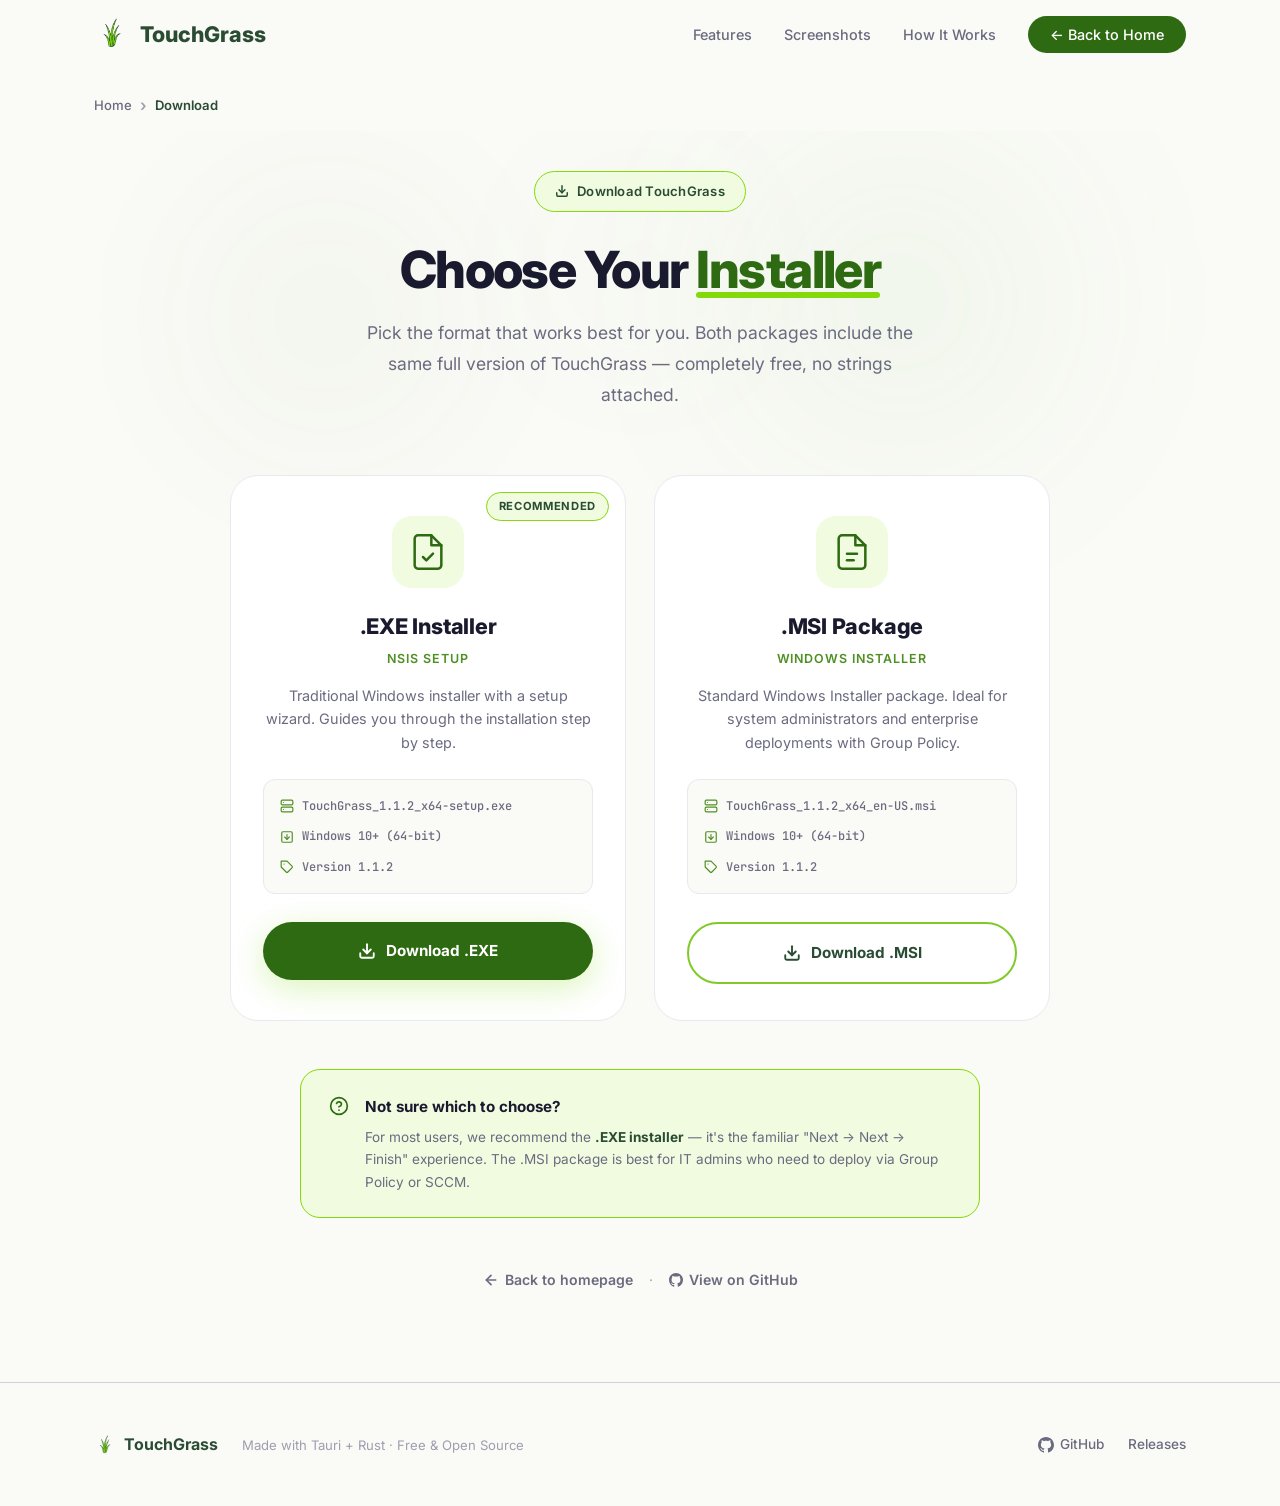
==== commit 2feb8242: "UPDATE: added new assests binaries and update the versions given in the site" ====
--- a/download.html
+++ b/download.html
@@ -60,9 +60,9 @@
     "applicationSubCategory": "Digital Wellbeing",
     "description": "A free, open-source screen time tracker that helps you build healthier digital habits.",
     "url": "https://pranayy1.github.io/touchgrass-site/download.html",
-    "downloadUrl": "https://pranayy1.github.io/touchgrass-site/assets/setups/nsis/TouchGrass_0.1.0_x64-setup.exe",
-    "softwareVersion": "0.1.0",
-    "fileSize": "10MB",
+    "downloadUrl": "https://pranayy1.github.io/touchgrass-site/assets/setups/nsis/TouchGrass_1.1.2_x64-setup.exe",
+    "softwareVersion": "1.1.2",
+    "fileSize": "5MB",
     "offers": {
       "@type": "Offer",
       "price": "0",
@@ -179,7 +179,7 @@
                 <dt class="sr-only">Filename</dt>
                 <dd>
                   <svg width="14" height="14" viewBox="0 0 24 24" fill="none" stroke="currentColor" stroke-width="2" stroke-linecap="round" stroke-linejoin="round" aria-hidden="true"><rect x="2" y="2" width="20" height="8" rx="2"/><rect x="2" y="14" width="20" height="8" rx="2"/><line x1="6" y1="6" x2="6.01" y2="6"/><line x1="6" y1="18" x2="6.01" y2="18"/></svg>
-                  <span>TouchGrass_1.1.1_x64-setup.exe</span>
+                  <span>TouchGrass_1.1.2_x64-setup.exe</span>
                 </dd>
               </div>
               <div class="dl-card-detail">
@@ -193,12 +193,12 @@
                 <dt class="sr-only">Version</dt>
                 <dd>
                   <svg width="14" height="14" viewBox="0 0 24 24" fill="none" stroke="currentColor" stroke-width="2" stroke-linecap="round" stroke-linejoin="round" aria-hidden="true"><path d="M20.59 13.41l-7.17 7.17a2 2 0 0 1-2.83 0L2 12V2h10l8.59 8.59a2 2 0 0 1 0 2.82z"/><line x1="7" y1="7" x2="7.01" y2="7"/></svg>
-                  <span>Version 1.1.1</span>
+                  <span>Version 1.1.2</span>
                 </dd>
               </div>
             </dl>
 
-            <a href="assets/setups/nsis/TouchGrass_1.1.1_x64-setup.exe" class="dl-card-btn dl-card-btn--primary" id="download-exe-btn" download aria-label="Download TouchGrass EXE installer">
+            <a href="assets/setups/nsis/TouchGrass_1.1.2_x64-setup.exe" class="dl-card-btn dl-card-btn--primary" id="download-exe-btn" download aria-label="Download TouchGrass EXE installer">
               <svg width="18" height="18" viewBox="0 0 24 24" fill="none" stroke="currentColor" stroke-width="2.5" stroke-linecap="round" stroke-linejoin="round" aria-hidden="true"><path d="M21 15v4a2 2 0 0 1-2 2H5a2 2 0 0 1-2-2v-4"/><polyline points="7 10 12 15 17 10"/><line x1="12" y1="15" x2="12" y2="3"/></svg>
               Download .EXE
             </a>
@@ -225,7 +225,7 @@
                 <dt class="sr-only">Filename</dt>
                 <dd>
                   <svg width="14" height="14" viewBox="0 0 24 24" fill="none" stroke="currentColor" stroke-width="2" stroke-linecap="round" stroke-linejoin="round" aria-hidden="true"><rect x="2" y="2" width="20" height="8" rx="2"/><rect x="2" y="14" width="20" height="8" rx="2"/><line x1="6" y1="6" x2="6.01" y2="6"/><line x1="6" y1="18" x2="6.01" y2="18"/></svg>
-                  <span>TouchGrass_1.1.1_x64_en-US.msi</span>
+                  <span>TouchGrass_1.1.2_x64_en-US.msi</span>
                 </dd>
               </div>
               <div class="dl-card-detail">
@@ -239,7 +239,7 @@
                 <dt class="sr-only">Version</dt>
                 <dd>
                   <svg width="14" height="14" viewBox="0 0 24 24" fill="none" stroke="currentColor" stroke-width="2" stroke-linecap="round" stroke-linejoin="round" aria-hidden="true"><path d="M20.59 13.41l-7.17 7.17a2 2 0 0 1-2.83 0L2 12V2h10l8.59 8.59a2 2 0 0 1 0 2.82z"/><line x1="7" y1="7" x2="7.01" y2="7"/></svg>
-                  <span>Version 1.1.1</span>
+                  <span>Version 1.1.2</span>
                 </dd>
               </div>
             </dl>
